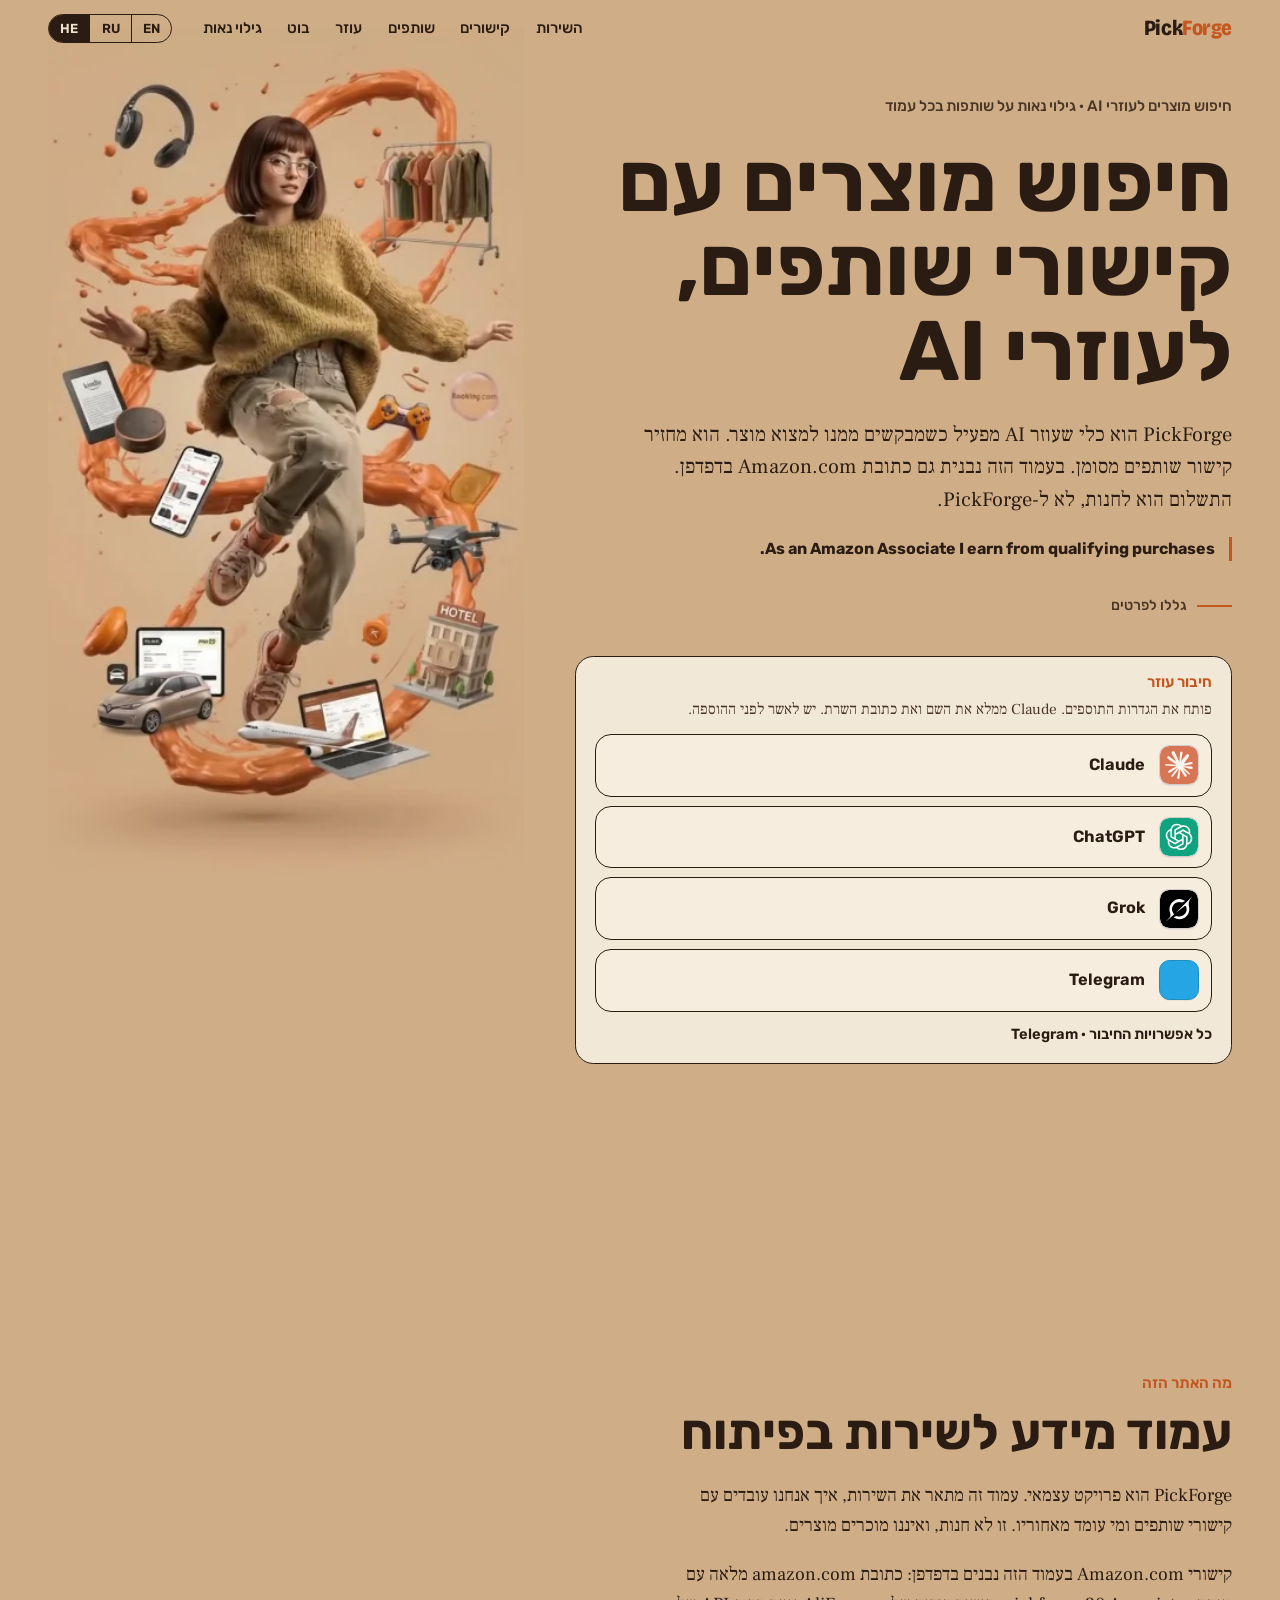
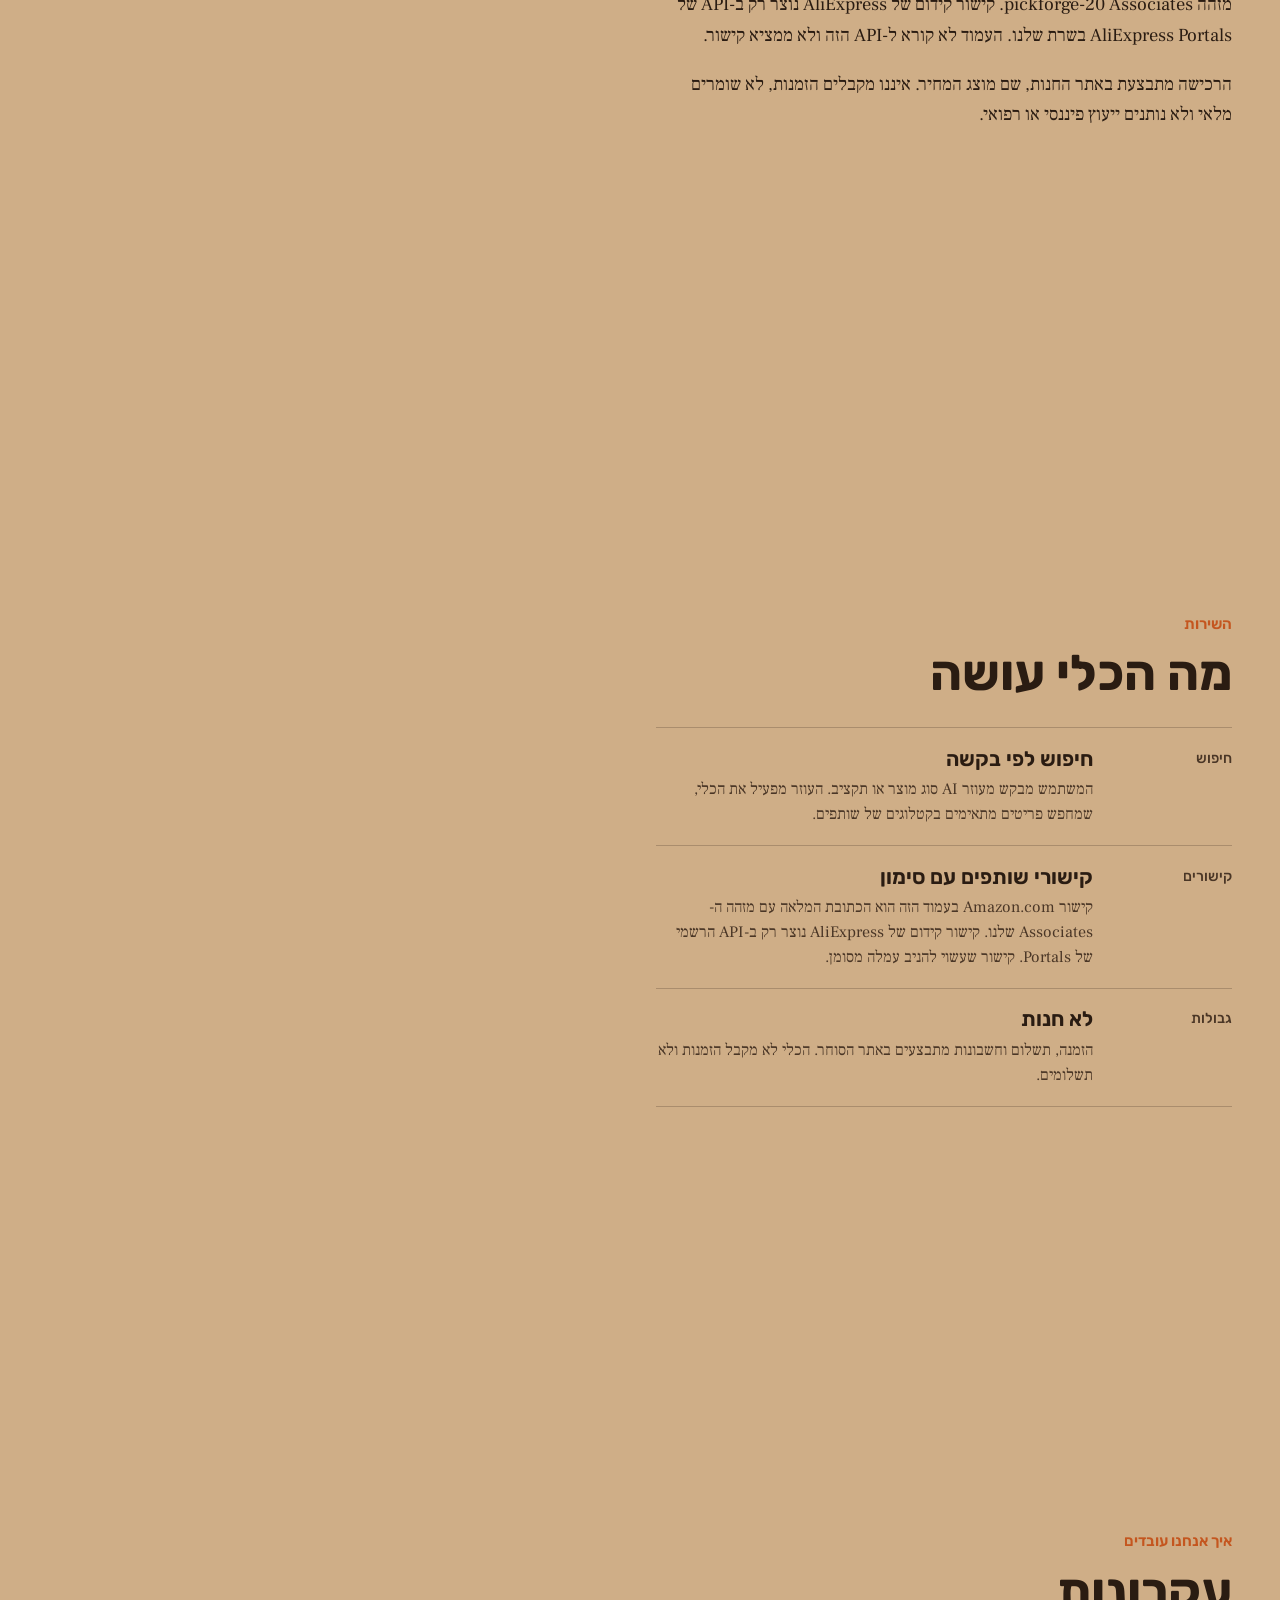
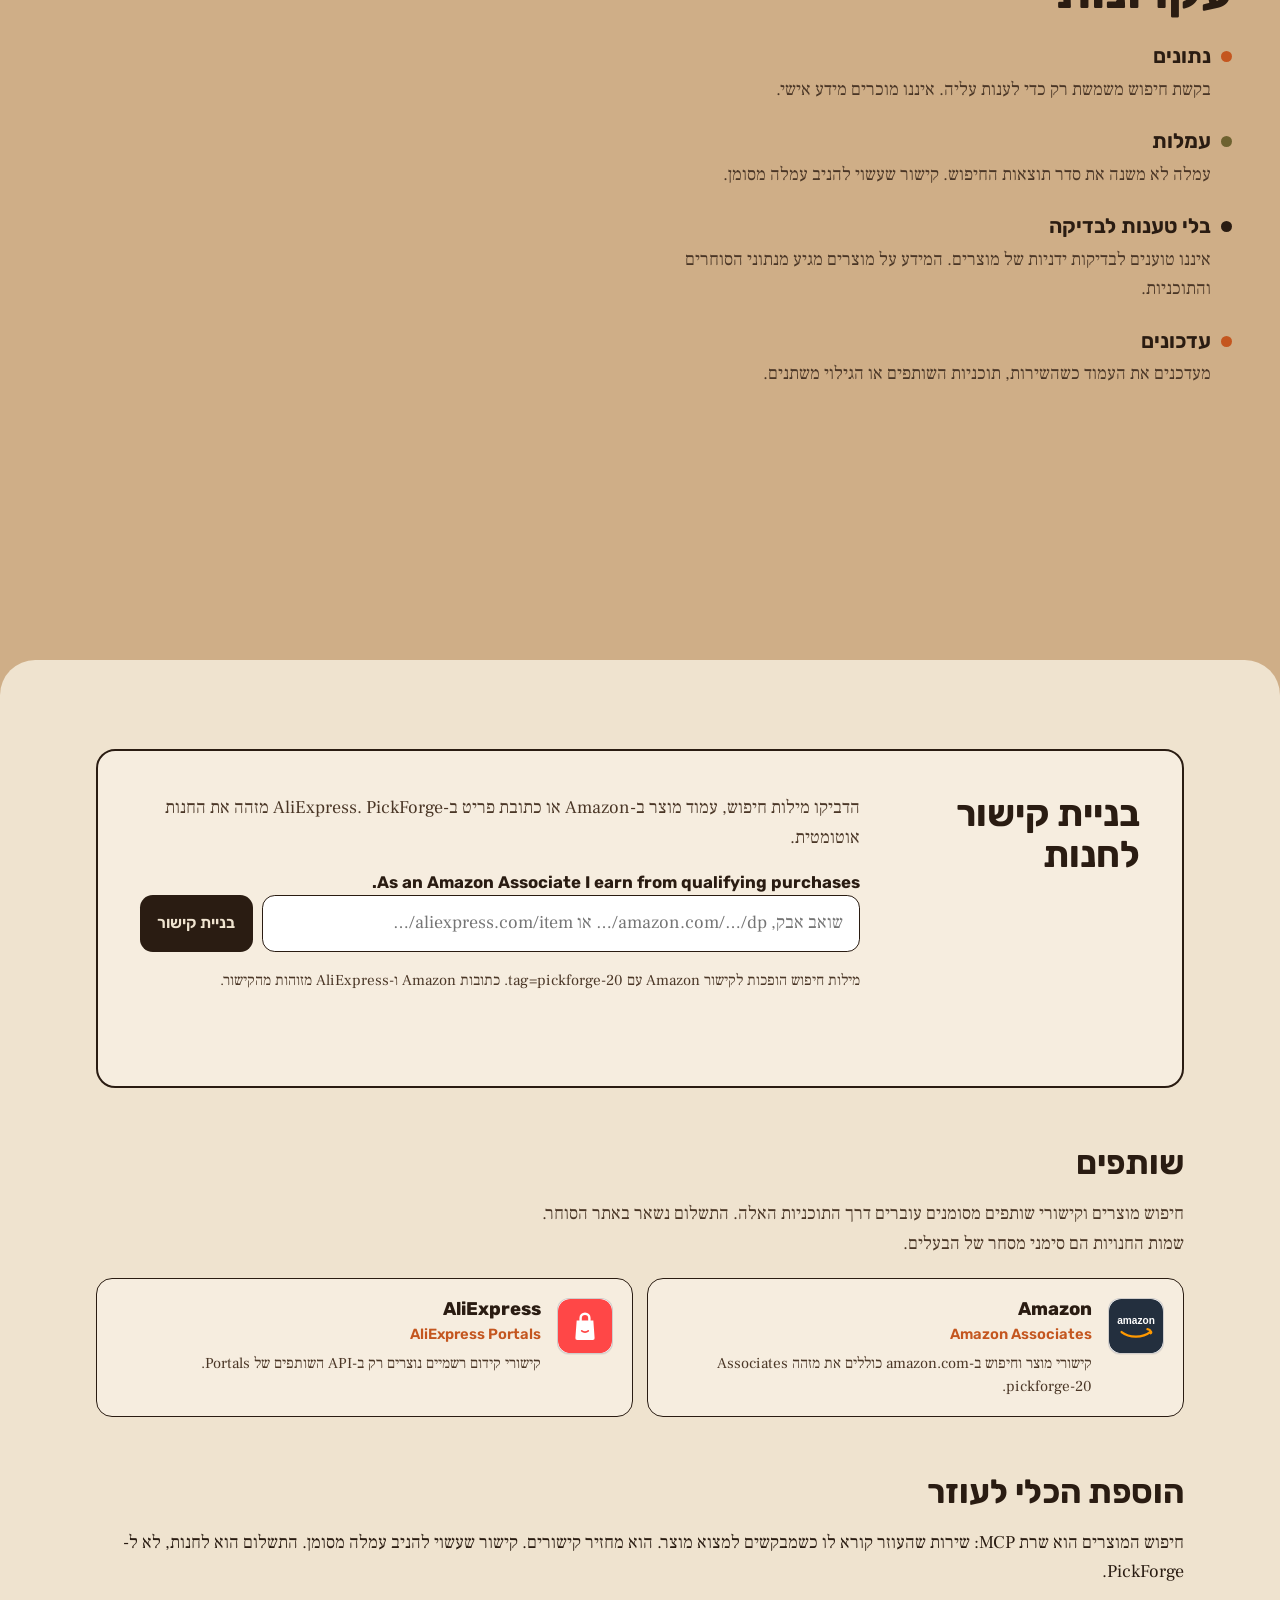
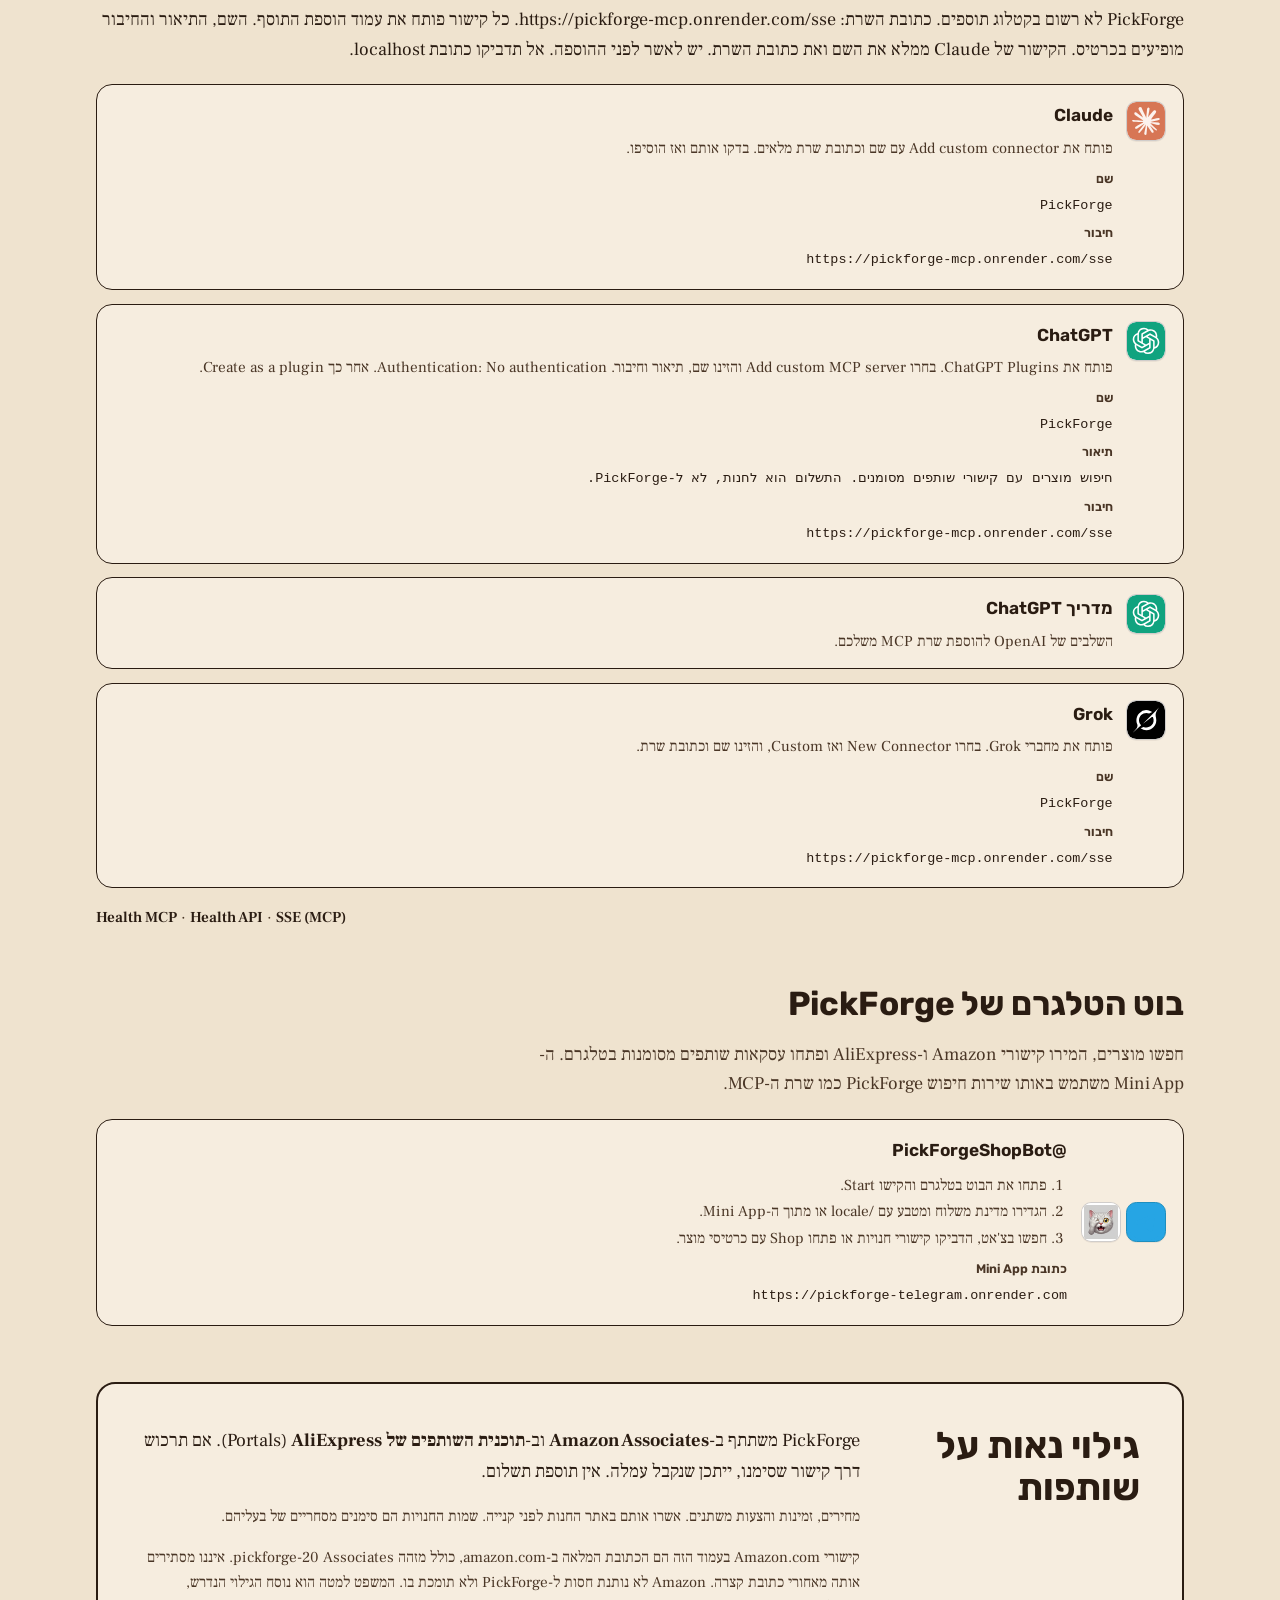
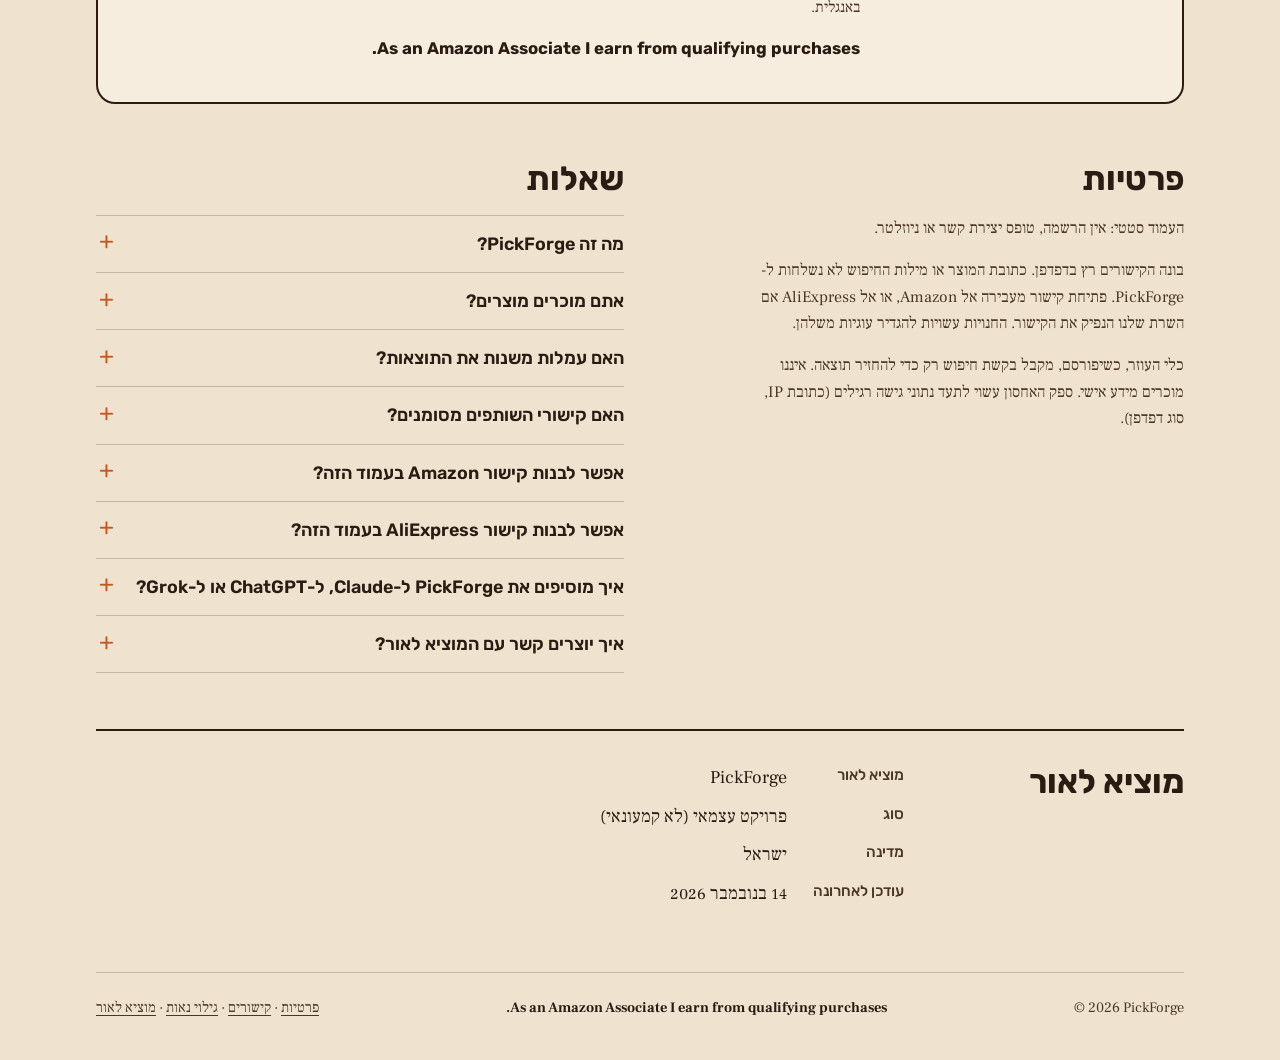
==== he/index.html @ 43371c12 "Add Telegram bot integration to PickForge. Update site content to include Telegram bot details, navi" ====
<!doctype html>
<html lang="he" dir="rtl">
<head>
<meta charset="utf-8">
<meta name="viewport" content="width=device-width, initial-scale=1, viewport-fit=cover">
<title>PickForge: חיפוש מוצרים וקישורי שותפים לעוזרי AI</title>
<meta name="description" content="PickForge הוא כלי חיפוש מוצרים לעוזרי AI, עם קישורי שותפים מסומנים. בעמוד יש בונה קישור ל-Amazon.com וגילוי נאות. PickForge לא מוכר מוצרים.">
<meta name="keywords" content="PickForge, גילוי נאות על שותפים, כלי לעוזרי AI, חיפוש מוצרים, תוכניות שותפים">
<meta name="robots" content="index, follow, max-image-preview:large, max-snippet:-1">
<meta name="referrer" content="strict-origin-when-cross-origin">
<link rel="alternate" type="text/plain" href="../llms.txt" title="LLM site summary">
<meta name="color-scheme" content="light">
<meta name="theme-color" content="#CFAE87">
<link rel="canonical" href="https://drsemfrankenstein.github.io/pickforge-site/he/">
<link rel="alternate" hreflang="en" href="https://drsemfrankenstein.github.io/pickforge-site/">
<link rel="alternate" hreflang="ru" href="https://drsemfrankenstein.github.io/pickforge-site/ru/">
<link rel="alternate" hreflang="he" href="https://drsemfrankenstein.github.io/pickforge-site/he/">
<link rel="alternate" hreflang="x-default" href="https://drsemfrankenstein.github.io/pickforge-site/">
<link rel="alternate" type="text/markdown" href="../he/index.md" title="Markdown version">
<link rel="icon" href="../assets/favicon.svg" type="image/svg+xml">
<link rel="icon" href="../assets/favicon-32.png" sizes="32x32" type="image/png">
<link rel="apple-touch-icon" href="../assets/apple-touch-icon.png">
<link rel="manifest" href="../site.webmanifest">
<meta property="og:type" content="website">
<meta property="og:site_name" content="PickForge">
<meta property="og:title" content="PickForge: חיפוש מוצרים וקישורי שותפים לעוזרי AI">
<meta property="og:description" content="PickForge הוא כלי חיפוש מוצרים לעוזרי AI, עם קישורי שותפים מסומנים. בעמוד יש בונה קישור ל-Amazon.com וגילוי נאות. PickForge לא מוכר מוצרים.">
<meta property="og:url" content="https://drsemfrankenstein.github.io/pickforge-site/he/">
<meta property="og:image" content="https://drsemfrankenstein.github.io/pickforge-site/assets/og.jpg">
<meta property="og:image:width" content="1200">
<meta property="og:image:height" content="630">
<meta property="og:locale" content="he_IL">
<meta property="og:locale:alternate" content="en_US">
<meta property="og:locale:alternate" content="ru_RU">
<meta name="twitter:card" content="summary_large_image">
<meta name="twitter:title" content="PickForge: חיפוש מוצרים וקישורי שותפים לעוזרי AI">
<meta name="twitter:description" content="PickForge הוא כלי חיפוש מוצרים לעוזרי AI, עם קישורי שותפים מסומנים. בעמוד יש בונה קישור ל-Amazon.com וגילוי נאות. PickForge לא מוכר מוצרים.">
<meta name="twitter:image" content="https://drsemfrankenstein.github.io/pickforge-site/assets/og.jpg">
<link rel="preconnect" href="https://fonts.googleapis.com">
<link rel="preconnect" href="https://fonts.gstatic.com" crossorigin>
<link href="https://fonts.googleapis.com/css2?family=Bricolage+Grotesque:opsz,wdth,wght@12..96,75..100,800&family=Rubik:wght@400..800&family=Frank+Ruhl+Libre:wght@400;600&display=swap" rel="stylesheet">
<link rel="preload" href="../assets/sprite.webp" as="image" type="image/webp">
<link rel="stylesheet" href="../assets/site.css">
<script type="application/ld+json">
{
  "@context": "https://schema.org",
  "@graph": [
    {
      "@type": "Organization",
      "@id": "https://drsemfrankenstein.github.io/pickforge-site/#org",
      "name": "PickForge",
      "url": "https://drsemfrankenstein.github.io/pickforge-site/",
      "logo": "https://drsemfrankenstein.github.io/pickforge-site/assets/icon-512.png",
      "description": "PickForge is a product-search tool for AI assistants, with labeled affiliate links. This page includes an Amazon.com link builder and the affiliate disclosure. PickForge does not sell products.",
      "location": {
        "@type": "Place",
        "address": {
          "@type": "PostalAddress",
          "addressCountry": "IL"
        }
      },
      "knowsAbout": [
        "AI assistant tools",
        "Product search",
        "Affiliate disclosure",
        "Partner programs"
      ]
    },
    {
      "@type": "WebSite",
      "@id": "https://drsemfrankenstein.github.io/pickforge-site/#website",
      "name": "PickForge",
      "url": "https://drsemfrankenstein.github.io/pickforge-site/",
      "inLanguage": [
        "en",
        "ru",
        "he"
      ],
      "publisher": {
        "@id": "https://drsemfrankenstein.github.io/pickforge-site/#org"
      },
      "potentialAction": {
        "@type": "ReadAction",
        "target": "https://drsemfrankenstein.github.io/pickforge-site/he/"
      }
    },
    {
      "@type": "WebPage",
      "@id": "https://drsemfrankenstein.github.io/pickforge-site/he/#webpage",
      "url": "https://drsemfrankenstein.github.io/pickforge-site/he/",
      "name": "PickForge: חיפוש מוצרים וקישורי שותפים לעוזרי AI",
      "description": "PickForge הוא כלי חיפוש מוצרים לעוזרי AI, עם קישורי שותפים מסומנים. בעמוד יש בונה קישור ל-Amazon.com וגילוי נאות. PickForge לא מוכר מוצרים.",
      "inLanguage": "he",
      "isPartOf": {
        "@id": "https://drsemfrankenstein.github.io/pickforge-site/#website"
      },
      "publisher": {
        "@id": "https://drsemfrankenstein.github.io/pickforge-site/#org"
      },
      "dateModified": "2026-11-14",
      "primaryImageOfPage": "https://drsemfrankenstein.github.io/pickforge-site/assets/og.jpg",
      "speakable": {
        "@type": "SpeakableSpecification",
        "cssSelector": [
          ".lead",
          "#disc-h",
          ".eyebrow"
        ]
      },
      "about": [
        {
          "@type": "Thing",
          "name": "חיפוש לפי בקשה"
        },
        {
          "@type": "Thing",
          "name": "קישורי שותפים עם סימון"
        },
        {
          "@type": "Thing",
          "name": "לא חנות"
        }
      ]
    },
    {
      "@type": "ItemList",
      "@id": "https://drsemfrankenstein.github.io/pickforge-site/he/#guides",
      "name": "מה הכלי עושה",
      "itemListElement": [
        {
          "@type": "ListItem",
          "position": 1,
          "name": "חיפוש לפי בקשה",
          "description": "המשתמש מבקש מעוזר AI סוג מוצר או תקציב. העוזר מפעיל את הכלי, שמחפש פריטים מתאימים בקטלוגים של שותפים."
        },
        {
          "@type": "ListItem",
          "position": 2,
          "name": "קישורי שותפים עם סימון",
          "description": "קישור Amazon.com בעמוד הזה הוא הכתובת המלאה עם מזהה ה-Associates שלנו. קישור קידום של AliExpress נוצר רק ב-API הרשמי של Portals. קישור שעשוי להניב עמלה מסומן."
        },
        {
          "@type": "ListItem",
          "position": 3,
          "name": "לא חנות",
          "description": "הזמנה, תשלום וחשבונות מתבצעים באתר הסוחר. הכלי לא מקבל הזמנות ולא תשלומים."
        }
      ]
    },
    {
      "@type": "BreadcrumbList",
      "@id": "https://drsemfrankenstein.github.io/pickforge-site/he/#breadcrumb",
      "itemListElement": [
        {
          "@type": "ListItem",
          "position": 1,
          "name": "PickForge",
          "item": "https://drsemfrankenstein.github.io/pickforge-site/he/"
        },
        {
          "@type": "ListItem",
          "position": 2,
          "name": "מה הכלי עושה",
          "item": "https://drsemfrankenstein.github.io/pickforge-site/he/#guides"
        }
      ]
    },
    {
      "@type": "FAQPage",
      "@id": "https://drsemfrankenstein.github.io/pickforge-site/he/#faq",
      "inLanguage": "he",
      "mainEntity": [
        {
          "@type": "Question",
          "name": "מה זה PickForge?",
          "acceptedAnswer": {
            "@type": "Answer",
            "text": "פרויקט עצמאי: כלי שמאפשר לעוזרי AI לחפש מוצרים ולהחזיר קישורי שותפים. השירות בפיתוח."
          }
        },
        {
          "@type": "Question",
          "name": "אתם מוכרים מוצרים?",
          "acceptedAnswer": {
            "@type": "Answer",
            "text": "לא. רכישות מתבצעות באתרי הסוחרים. איננו מנהלים קופה, לא שומרים מלאי ולא מנהלים חשבונות לקוח."
          }
        },
        {
          "@type": "Question",
          "name": "האם עמלות משנות את התוצאות?",
          "acceptedAnswer": {
            "@type": "Answer",
            "text": "לא. עמלה לא משנה את סדר תוצאות החיפוש."
          }
        },
        {
          "@type": "Question",
          "name": "האם קישורי השותפים מסומנים?",
          "acceptedAnswer": {
            "@type": "Answer",
            "text": "כן. קישור שעשוי להניב עמלה מסומן כקישור שותפים."
          }
        },
        {
          "@type": "Question",
          "name": "אפשר לבנות קישור Amazon בעמוד הזה?",
          "acceptedAnswer": {
            "@type": "Answer",
            "text": "כן. הבונה מחזיר כתובת amazon.com מלאה עם tag=pickforge-20. פתחו אותה מהעמוד הזה. העמוד לא מציג מחיר."
          }
        },
        {
          "@type": "Question",
          "name": "אפשר לבנות קישור AliExpress בעמוד הזה?",
          "acceptedAnswer": {
            "@type": "Answer",
            "text": "הדביקו כתובת מוצר ב-AliExpress — הבונה קורא ל-API של Portals כשיש endpoint ציבורי. בגרסה הסטטית בלי API השתמשו במילות חיפוש או בכתובת Amazon."
          }
        },
        {
          "@type": "Question",
          "name": "איך מוסיפים את PickForge ל-Claude, ל-ChatGPT או ל-Grok?",
          "acceptedAnswer": {
            "@type": "Answer",
            "text": "הכפתורים תחת «חיבור עוזר» פותחים את הגדרות התוספים. Claude פותח Add custom connector עם שם וכתובת שרת מלאים. ChatGPT פותח Plugins: בחרו Add custom MCP server והזינו את השם, התיאור והחיבור מהעמוד הזה. Grok פותח Connectors: New Connector ואז Custom. יש לאשר לפני ש-PickForge נוסף."
          }
        },
        {
          "@type": "Question",
          "name": "איך יוצרים קשר עם המוציא לאור?",
          "acceptedAnswer": {
            "@type": "Answer",
            "text": "בעמוד זה אין טופס יצירת קשר."
          }
        }
      ]
    }
  ]
}
</script>
</head>
<body>
<a class="skip" href="#main">דילוג לתוכן</a>

<header class="bar" id="bar">
  <a class="brand" href="#top" aria-label="PickForge — דף הבית" dir="ltr">Pick<span>Forge</span></a>
  <div class="bar-right">
    <nav aria-label="אזורים באתר">
      <a href="#guides">השירות</a>
      <a href="#links">קישורים</a>
      <a href="#partners">שותפים</a>
      <a href="#assistant">עוזר</a>
      <a class="keep" href="#telegram">בוט</a>
      <a class="keep" href="#disclosure">גילוי נאות</a>
    </nav>
    <div class="langs" role="group" aria-label="שפה"><a href="../index.html" hreflang="en" lang="en" title="English">EN</a><a href="../ru/index.html" hreflang="ru" lang="ru" title="Русский">RU</a><a href="index.html" hreflang="he" lang="he" aria-current="page" title="עברית">HE</a></div>
  </div>
</header>

<main id="main">
  <section class="story" id="story" aria-label="אודות PickForge">
    <div class="stage" aria-hidden="true"><div class="sprite" id="sprite"></div></div>
    <div class="chapters">
      <div class="chapter hero" id="top">
        <div class="panel hero-split">
          <div class="hero-copy">
            <p class="eyebrow">חיפוש מוצרים לעוזרי AI · גילוי נאות על שותפות בכל עמוד</p>
            <h1>חיפוש מוצרים עם קישורי שותפים, לעוזרי AI</h1>
            <p class="lead">PickForge הוא כלי שעוזר AI מפעיל כשמבקשים ממנו למצוא מוצר. הוא מחזיר קישור שותפים מסומן. בעמוד הזה נבנית גם כתובת Amazon.com בדפדפן. התשלום הוא לחנות, לא ל-PickForge.</p>
            <p class="notice">As an Amazon Associate I earn from qualifying purchases.</p>
            <p class="cue">גללו לפרטים</p>
          </div>
          <aside class="hero-aside" aria-labelledby="hero-asst-h">
            <p class="kicker" id="hero-asst-h">חיבור עוזר</p>
            <p class="fine hero-aside-note">פותח את הגדרות התוספים. Claude ממלא את השם ואת כתובת השרת. יש לאשר לפני ההוספה.</p>
            <ul class="connectors connectors--hero">
<li class="connector-card connector-card--compact"><span class="connector-icon" aria-hidden="true"><img src="../assets/connectors/claude.svg" alt="" width="40" height="40" loading="lazy" decoding="async"></span><a href="https://claude.ai/customize/connectors?modal=add-custom-connector&amp;connectorName=PickForge&amp;connectorUrl=https%3A%2F%2Fpickforge-mcp.onrender.com%2Fsse" rel="noopener noreferrer">Claude</a></li>
<li class="connector-card connector-card--compact"><span class="connector-icon" aria-hidden="true"><img src="../assets/connectors/chatgpt.svg" alt="" width="40" height="40" loading="lazy" decoding="async"></span><a href="https://chatgpt.com/plugins" rel="noopener noreferrer">ChatGPT</a></li>
<li class="connector-card connector-card--compact"><span class="connector-icon" aria-hidden="true"><img src="../assets/connectors/grok.svg" alt="" width="40" height="40" loading="lazy" decoding="async"></span><a href="https://grok.com/connectors" rel="noopener noreferrer">Grok</a></li>
<li class="connector-card connector-card--compact"><span class="connector-icon connector-icon--telegram" aria-hidden="true"><img src="../assets/connectors/telegram.svg" alt="" width="40" height="40" loading="lazy" decoding="async"></span><a href="https://t.me/PickForgeShopBot" rel="noopener noreferrer">Telegram</a></li>
            </ul>
            <p class="hero-more"><a href="#assistant">כל אפשרויות החיבור</a> · <a href="#telegram">Telegram</a></p>
          </aside>
        </div>
      </div>
      <div class="chapter" id="about">
        <div class="panel">
          <p class="kicker">מה האתר הזה</p>
          <h2>עמוד מידע לשירות בפיתוח</h2>
          <p class="plain">PickForge הוא פרויקט עצמאי. עמוד זה מתאר את השירות, איך אנחנו עובדים עם קישורי שותפים ומי עומד מאחוריו. זו לא חנות, ואיננו מוכרים מוצרים.</p><p class="plain">קישורי Amazon.com בעמוד הזה נבנים בדפדפן: כתובת amazon.com מלאה עם מזהה Associates‏ pickforge-20. קישור קידום של AliExpress נוצר רק ב-API של AliExpress Portals בשרת שלנו. העמוד לא קורא ל-API הזה ולא ממציא קישור.</p><p class="plain">הרכישה מתבצעת באתר החנות, שם מוצג המחיר. איננו מקבלים הזמנות, לא שומרים מלאי ולא נותנים ייעוץ פיננסי או רפואי.</p>
        </div>
      </div>
      <div class="chapter" id="guides">
        <div class="panel">
          <p class="kicker">השירות</p>
          <h2>מה הכלי עושה</h2>
          <ul class="guides">
<li><span class="topic">חיפוש</span><div><h3>חיפוש לפי בקשה</h3><p>המשתמש מבקש מעוזר AI סוג מוצר או תקציב. העוזר מפעיל את הכלי, שמחפש פריטים מתאימים בקטלוגים של שותפים.</p></div></li>
<li><span class="topic">קישורים</span><div><h3>קישורי שותפים עם סימון</h3><p>קישור Amazon.com בעמוד הזה הוא הכתובת המלאה עם מזהה ה-Associates שלנו. קישור קידום של AliExpress נוצר רק ב-API הרשמי של Portals. קישור שעשוי להניב עמלה מסומן.</p></div></li>
<li><span class="topic">גבולות</span><div><h3>לא חנות</h3><p>הזמנה, תשלום וחשבונות מתבצעים באתר הסוחר. הכלי לא מקבל הזמנות ולא תשלומים.</p></div></li>
          </ul>
        </div>
      </div>
      <div class="chapter" id="standards">
        <div class="panel">
          <p class="kicker">איך אנחנו עובדים</p>
          <h2>עקרונות</h2>
          <div class="standards">
<div class="standard"><h3>נתונים</h3><p>בקשת חיפוש משמשת רק כדי לענות עליה. איננו מוכרים מידע אישי.</p></div>
<div class="standard"><h3>עמלות</h3><p>עמלה לא משנה את סדר תוצאות החיפוש. קישור שעשוי להניב עמלה מסומן.</p></div>
<div class="standard"><h3>בלי טענות לבדיקה</h3><p>איננו טוענים לבדיקות ידניות של מוצרים. המידע על מוצרים מגיע מנתוני הסוחרים והתוכניות.</p></div>
<div class="standard"><h3>עדכונים</h3><p>מעדכנים את העמוד כשהשירות, תוכניות השותפים או הגילוי משתנים.</p></div>
          </div>
        </div>
      </div>
    </div>
  </section>

  <div class="paper">
    <div class="paper-inner">
      <section class="tool" id="links" data-link-tool data-tag="pickforge-20" data-ali-endpoint="https://pickforge-mcp.onrender.com/api/links/aliexpress" data-icon-amazon="../assets/stores/amazon.svg" data-icon-ali="../assets/stores/aliexpress.svg" aria-labelledby="links-h">
        <div>
          <h2 id="links-h">בניית קישור לחנות</h2>
        </div>
        <div class="tool-body">
          <p>הדביקו מילות חיפוש, עמוד מוצר ב-Amazon או כתובת פריט ב-AliExpress. PickForge מזהה את החנות אוטומטית.</p>
          <p class="amazon-exact">As an Amazon Associate I earn from qualifying purchases.</p>
          <form id="link-form" action="">
            <label class="sr" for="link-input">חיפוש, עמוד Amazon או כתובת AliExpress</label>
            <input id="link-input" name="q" type="text" autocomplete="off" spellcheck="false" maxlength="4000" placeholder="שואב אבק, amazon.com/…/dp/… או aliexpress.com/item/…" required>
            <button type="submit">בניית קישור</button>
          </form>
          <p class="fine" id="link-note"></p>
          <p class="status" id="link-status" role="status"></p>
          <div id="link-result" hidden>
            <p class="kicker" id="link-kicker"></p>
            <p class="url" id="link-out"></p>
            <p class="fine" id="link-disclose"></p>
            <div class="actions">
              <a id="link-open" rel="noopener"><img id="link-open-icon" alt="" width="18" height="18" hidden decoding="async"><span id="link-open-label"></span></a>
              <button type="button" id="link-copy"></button>
            </div>
          </div>
          <noscript><p>בונה הקישורים צריך JavaScript.</p></noscript>
        </div>
      </section>
      <script type="application/json" id="link-strings">{"placeholder": "שואב אבק, amazon.com/…/dp/… או aliexpress.com/item/…", "autoNote": "מילות חיפוש הופכות לקישור Amazon עם tag=pickforge-20. כתובות Amazon ו-AliExpress מזוהות מהקישור.", "kicker": "קישור שותפים", "amazonDisclose": "קישור שותפים. As an Amazon Associate I earn from qualifying purchases. את המחיר בודקים ב-Amazon.", "aliDisclose": "קישור שותפים. קישור קידום זה הונפק ב-AliExpress Portals.", "openAmazon": "פתיחה ב-Amazon", "openAli": "פתיחה ב-AliExpress", "copy": "העתקה", "copied": "הועתק", "copyFail": "ההעתקה נכשלה", "working": "בונים את הקישור…", "readyAmazon": "קישור Amazon מוכן. פתחו אותו מהעמוד הזה.", "readyAli": "קישור הקידום של AliExpress מוכן.", "err_empty": "הזינו עמוד מוצר או מילות חיפוש.", "err_short": "הדביקו את עמוד amazon.com המלא. קישורים קצרים כמו amzn.to לא בשימוש כאן.", "err_region": "מזהה ה-Associates הזה הוא ל-Amazon.com בלבד. לאתרי Amazon אחרים צריך מזהה משלהם.", "err_page": "הדביקו עמוד מוצר ב-Amazon.com‏ (/dp/…) או עמוד חיפוש.", "err_query": "הזינו לפחות שני תווים.", "err_unknown": "השתמשו במילות חיפוש, בעמוד amazon.com או בכתובת מוצר ב-AliExpress.", "err_ali_no_api": "קישורי AliExpress דורשים את ה-API של PickForge, שלא מחובר בעמוד הסטטי הזה. השתמשו במילות חיפוש או בכתובת Amazon.", "err_ali_page": "הדביקו עמוד מוצר ב-AliExpress. בכתובת חייבים להיות /item/ ומספר המוצר.", "err_ali_fetch": "לא ניתן להגיע ל-API של PickForge. הריצו pickforge-mcp מקומית בפורט 3099, או בנו מחדש את העמוד עם כתובת data-ali-endpoint ציבורית."}</script>
      <section class="partners" id="partners" aria-labelledby="partners-h"><h2 class="sec" id="partners-h">שותפים</h2><p class="partners-intro">חיפוש מוצרים וקישורי שותפים מסומנים עוברים דרך התוכניות האלה. התשלום נשאר באתר הסוחר. שמות החנויות הם סימני מסחר של הבעלים.</p><ul class="partners-grid"><li class="partner-card"><span class="partner-icon" aria-hidden="true"><img src="../assets/stores/amazon.svg" alt="" width="56" height="56" loading="lazy" decoding="async"></span><div class="partner-body"><p class="partner-name">Amazon</p><p class="partner-program">Amazon Associates</p><p>קישורי מוצר וחיפוש ב-amazon.com כוללים את מזהה Associates‏ pickforge-20.</p></div></li><li class="partner-card"><span class="partner-icon" aria-hidden="true"><img src="../assets/stores/aliexpress.svg" alt="" width="56" height="56" loading="lazy" decoding="async"></span><div class="partner-body"><p class="partner-name">AliExpress</p><p class="partner-program">AliExpress Portals</p><p>קישורי קידום רשמיים נוצרים רק ב-API השותפים של Portals.</p></div></li></ul></section>
      <section class="assistant" id="assistant" aria-labelledby="asst-h">
        <h2 class="sec" id="asst-h">הוספת הכלי לעוזר</h2>
        <div><p>חיפוש המוצרים הוא שרת MCP: שירות שהעוזר קורא לו כשמבקשים למצוא מוצר. הוא מחזיר קישורים. קישור שעשוי להניב עמלה מסומן. התשלום הוא לחנות, לא ל-PickForge.</p><p>PickForge לא רשום בקטלוג תוספים. כתובת השרת: https://pickforge-mcp.onrender.com/sse. כל קישור פותח את עמוד הוספת התוסף. השם, התיאור והחיבור מופיעים בכרטיס. הקישור של Claude ממלא את השם ואת כתובת השרת. יש לאשר לפני ההוספה. אל תדביקו כתובת localhost.</p><ul class="connectors connectors--setup"><li class="connector-card"><span class="connector-icon" aria-hidden="true"><img src="../assets/connectors/claude.svg" alt="" width="40" height="40" loading="lazy" decoding="async"></span><div class="connector-body"><a href="https://claude.ai/customize/connectors?modal=add-custom-connector&amp;connectorName=PickForge&amp;connectorUrl=https%3A%2F%2Fpickforge-mcp.onrender.com%2Fsse" rel="noopener noreferrer">Claude</a><p>פותח את Add custom connector עם שם וכתובת שרת מלאים. בדקו אותם ואז הוסיפו.</p><dl class="connector-fields"><div><dt>שם</dt><dd><code>PickForge</code></dd></div><div><dt>חיבור</dt><dd><code>https://pickforge-mcp.onrender.com/sse</code></dd></div></dl></div></li>
<li class="connector-card"><span class="connector-icon" aria-hidden="true"><img src="../assets/connectors/chatgpt.svg" alt="" width="40" height="40" loading="lazy" decoding="async"></span><div class="connector-body"><a href="https://chatgpt.com/plugins" rel="noopener noreferrer">ChatGPT</a><p>פותח את ChatGPT Plugins. בחרו Add custom MCP server והזינו שם, תיאור וחיבור. Authentication: No authentication. אחר כך Create as a plugin.</p><dl class="connector-fields"><div><dt>שם</dt><dd><code>PickForge</code></dd></div><div><dt>תיאור</dt><dd><code>חיפוש מוצרים עם קישורי שותפים מסומנים. התשלום הוא לחנות, לא ל-PickForge.</code></dd></div><div><dt>חיבור</dt><dd><code>https://pickforge-mcp.onrender.com/sse</code></dd></div></dl></div></li>
<li class="connector-card"><span class="connector-icon" aria-hidden="true"><img src="../assets/connectors/chatgpt.svg" alt="" width="40" height="40" loading="lazy" decoding="async"></span><div class="connector-body"><a href="https://developers.openai.com/api/docs/guides/custom-mcp-server" rel="noopener noreferrer">מדריך ChatGPT</a><p>השלבים של OpenAI להוספת שרת MCP משלכם.</p></div></li>
<li class="connector-card"><span class="connector-icon" aria-hidden="true"><img src="../assets/connectors/grok.svg" alt="" width="40" height="40" loading="lazy" decoding="async"></span><div class="connector-body"><a href="https://grok.com/connectors" rel="noopener noreferrer">Grok</a><p>פותח את מחברי Grok. בחרו New Connector ואז Custom, והזינו שם וכתובת שרת.</p><dl class="connector-fields"><div><dt>שם</dt><dd><code>PickForge</code></dd></div><div><dt>חיבור</dt><dd><code>https://pickforge-mcp.onrender.com/sse</code></dd></div></dl></div></li></ul><p class="assistant-health" dir="ltr"><a href="https://pickforge-mcp.onrender.com/health" rel="noopener noreferrer" target="_blank">Health MCP</a> · <a href="https://pickforge-api.onrender.com/health" rel="noopener noreferrer" target="_blank">Health API</a> · <a href="https://pickforge-mcp.onrender.com/sse" rel="noopener noreferrer" target="_blank">SSE (MCP)</a></p></div>
      </section>
      <section class="telegram" id="telegram" aria-labelledby="telegram-h"><h2 class="sec" id="telegram-h">בוט הטלגרם של PickForge</h2><p class="telegram-intro">חפשו מוצרים, המירו קישורי Amazon ו-AliExpress ופתחו עסקאות שותפים מסומנות בטלגרם. ה-Mini App משתמש באותו שירות חיפוש PickForge כמו שרת ה-MCP.</p><ul class="connectors connectors--setup"><li class="connector-card connector-card--telegram"><span class="connector-icons-duo" aria-hidden="true"><span class="connector-icon connector-icon--telegram" aria-hidden="true"><img src="../assets/connectors/telegram.svg" alt="" width="40" height="40" loading="lazy" decoding="async"></span><span class="connector-icon connector-icon--mascot"><img src="../assets/face_with_peeking_eye_upload-second_gemini.png" alt="" width="40" height="40" loading="lazy" decoding="async"></span></span><div class="connector-body"><a href="https://t.me/PickForgeShopBot" rel="noopener noreferrer">@PickForgeShopBot</a><ol class="telegram-steps"><li>פתחו את הבוט בטלגרם והקישו Start.</li><li>הגדירו מדינת משלוח ומטבע עם /locale או מתוך ה-Mini App.</li><li>חפשו בצ&#x27;אט, הדביקו קישורי חנויות או פתחו Shop עם כרטיסי מוצר.</li></ol><dl class="connector-fields"><div><dt>כתובת Mini App</dt><dd><code dir="ltr">https://pickforge-telegram.onrender.com</code></dd></div></dl></div></li></ul></section>
      <section class="disclosure" id="disclosure" aria-labelledby="disc-h">
        <h2 id="disc-h">גילוי נאות על שותפות</h2>
        <div class="body"><p>PickForge משתתף ב-<strong>Amazon Associates</strong> וב-<strong>תוכנית השותפים של AliExpress</strong>‏ (Portals). אם תרכוש דרך קישור שסימנו, ייתכן שנקבל עמלה. אין תוספת תשלום.</p><p class="fine">מחירים, זמינות והצעות משתנים. אשרו אותם באתר החנות לפני קנייה. שמות החנויות הם סימנים מסחריים של בעליהם.</p><p class="fine">קישורי Amazon.com בעמוד הזה הם הכתובת המלאה ב-amazon.com, כולל מזהה Associates‏ pickforge-20. איננו מסתירים אותה מאחורי כתובת קצרה. Amazon לא נותנת חסות ל-PickForge ולא תומכת בו. המשפט למטה הוא נוסח הגילוי הנדרש, באנגלית.</p><p class="amazon-exact">As an Amazon Associate I earn from qualifying purchases.</p></div>
      </section>
      <section class="privacy" id="privacy" aria-labelledby="priv-h">
        <h2 class="sec" id="priv-h">פרטיות</h2>
        <p>העמוד סטטי: אין הרשמה, טופס יצירת קשר או ניוזלטר.</p><p>בונה הקישורים רץ בדפדפן. כתובת המוצר או מילות החיפוש לא נשלחות ל-PickForge. פתיחת קישור מעבירה אל Amazon, או אל AliExpress אם השרת שלנו הנפיק את הקישור. החנויות עשויות להגדיר עוגיות משלהן.</p><p>כלי העוזר, כשיפורסם, מקבל בקשת חיפוש רק כדי להחזיר תוצאה. איננו מוכרים מידע אישי. ספק האחסון עשוי לתעד נתוני גישה רגילים (כתובת IP, סוג דפדפן).</p>
      </section>
      <section class="faq" id="faq" aria-labelledby="faq-h">
        <h2 class="sec" id="faq-h">שאלות</h2>
<details><summary>מה זה PickForge?</summary><p>פרויקט עצמאי: כלי שמאפשר לעוזרי AI לחפש מוצרים ולהחזיר קישורי שותפים. השירות בפיתוח.</p></details>
<details><summary>אתם מוכרים מוצרים?</summary><p>לא. רכישות מתבצעות באתרי הסוחרים. איננו מנהלים קופה, לא שומרים מלאי ולא מנהלים חשבונות לקוח.</p></details>
<details><summary>האם עמלות משנות את התוצאות?</summary><p>לא. עמלה לא משנה את סדר תוצאות החיפוש.</p></details>
<details><summary>האם קישורי השותפים מסומנים?</summary><p>כן. קישור שעשוי להניב עמלה מסומן כקישור שותפים.</p></details>
<details><summary>אפשר לבנות קישור Amazon בעמוד הזה?</summary><p>כן. הבונה מחזיר כתובת amazon.com מלאה עם tag=pickforge-20. פתחו אותה מהעמוד הזה. העמוד לא מציג מחיר.</p></details>
<details><summary>אפשר לבנות קישור AliExpress בעמוד הזה?</summary><p>הדביקו כתובת מוצר ב-AliExpress — הבונה קורא ל-API של Portals כשיש endpoint ציבורי. בגרסה הסטטית בלי API השתמשו במילות חיפוש או בכתובת Amazon.</p></details>
<details><summary>איך מוסיפים את PickForge ל-Claude, ל-ChatGPT או ל-Grok?</summary><p>הכפתורים תחת «חיבור עוזר» פותחים את הגדרות התוספים. Claude פותח Add custom connector עם שם וכתובת שרת מלאים. ChatGPT פותח Plugins: בחרו Add custom MCP server והזינו את השם, התיאור והחיבור מהעמוד הזה. Grok פותח Connectors: New Connector ואז Custom. יש לאשר לפני ש-PickForge נוסף.</p></details>
<details><summary>איך יוצרים קשר עם המוציא לאור?</summary><p>בעמוד זה אין טופס יצירת קשר.</p></details>
      </section>
      <section class="publisher" id="publisher" aria-labelledby="pub-h">
        <h2 class="sec" id="pub-h">מוציא לאור</h2>
        <dl><dt>מוציא לאור</dt><dd>PickForge</dd><dt>סוג</dt><dd>פרויקט עצמאי (לא קמעונאי)</dd><dt>מדינה</dt><dd>ישראל</dd><dt>עודכן לאחרונה</dt><dd>14 בנובמבר 2026</dd></dl>
      </section>
    </div>
  </div>
</main>

<footer>
  <div class="inner">
    <span dir="ltr">© 2026 PickForge</span>
    <span class="assoc"><span>As an Amazon Associate I earn from qualifying purchases.</span></span>
    <span><a href="#privacy">פרטיות</a> · <a href="#links">קישורים</a> · <a href="#disclosure">גילוי נאות</a> · <a href="#publisher">מוציא לאור</a></span>
  </div>
</footer>
<script src="../assets/site.js" defer></script>
<script type="module" src="../assets/link-generator.js"></script>
</body>
</html>
---- assets/site.css ----
:root{
  --camel:#CFAE87; --paper:#EFE3CF; --ink:#2A1C12; --ink-2:#4A3626;
  --ribbon:#C4561F; --olive:#6E6230; --line:rgba(42,28,18,.22);
  --display:"Bricolage Grotesque","Helvetica Neue",Arial,sans-serif;
  --body:"Source Serif 4",Georgia,"Times New Roman",serif;
  --measure:36rem;
  box-sizing:border-box;
  padding-top:env(safe-area-inset-top,0px);
  padding-bottom:env(safe-area-inset-bottom,0px);
}
:root:lang(ru){--display:"Rubik","Helvetica Neue",Arial,sans-serif}
:root:lang(he){--display:"Rubik","Arial Hebrew",Arial,sans-serif;--body:"Frank Ruhl Libre","Times New Roman",serif}
*,*::before,*::after{box-sizing:inherit}
html{scroll-behavior:smooth;scroll-padding-top:calc(4rem + env(safe-area-inset-top,0px))}
.chapter,.paper>.paper-inner>section,#main{scroll-margin-top:calc(4.25rem + env(safe-area-inset-top,0px))}
@media (prefers-reduced-motion:no-preference){
  html{scroll-snap-type:y proximity}
  .chapter{scroll-snap-align:start}
  .paper{scroll-snap-align:start;scroll-snap-stop:normal}
}
@media (prefers-reduced-motion:reduce){html{scroll-behavior:auto;scroll-snap-type:none}}
body{margin:0;background:var(--camel);color:var(--ink);font:400 1.0625rem/1.65 var(--body);-webkit-font-smoothing:antialiased}
:lang(he) body{font-size:1.125rem}
h1,h2,h3{font-family:var(--display);font-weight:700;line-height:1.05;margin:0;letter-spacing:-.015em}
:lang(he) h1,:lang(he) h2,:lang(he) h3{letter-spacing:0;line-height:1.12}
p{margin:0 0 1em}
a{color:inherit;text-decoration-thickness:1px;text-underline-offset:.2em}
a:hover{text-decoration-color:var(--ribbon)}
:focus-visible{outline:3px solid var(--ribbon);outline-offset:3px;border-radius:2px}
.skip{position:absolute;inset-inline-start:1rem;top:-4rem;background:var(--ink);color:var(--paper);padding:.5rem .9rem;z-index:50}
.skip:focus{top:calc(1rem + env(safe-area-inset-top,0px))}

/* top bar */
.bar{position:fixed;top:0;left:0;right:0;z-index:20;padding:calc(.9rem + env(safe-area-inset-top,0px)) clamp(1rem,4vw,3rem) .9rem;display:flex;align-items:center;justify-content:space-between;gap:1rem;transition:background .25s}
.bar.solid{background:rgba(207,174,135,.9);backdrop-filter:blur(8px);-webkit-backdrop-filter:blur(8px);box-shadow:0 1px 0 var(--line)}
.brand{font:800 1.35rem/1 "Bricolage Grotesque","Helvetica Neue",Arial,sans-serif;font-stretch:85%;text-decoration:none;letter-spacing:-.02em}
.brand span{color:var(--ribbon)}
.bar-right{display:flex;align-items:center;gap:clamp(.8rem,2.4vw,2rem)}
.bar nav{display:flex;flex-wrap:wrap;gap:clamp(.8rem,2vw,1.6rem);font:500 .95rem/1 var(--display)}
.bar nav a{text-decoration:none}
.bar nav a:hover{text-decoration:underline}
.langs{display:flex;border:1.5px solid var(--ink);border-radius:999px;overflow:hidden;font:600 .82rem/1 var(--display)}
.langs a{text-decoration:none;padding:.42rem .7rem}
.langs a+a{border-inline-start:1.5px solid var(--ink)}
.langs a[aria-current="page"]{background:var(--ink);color:var(--paper)}
.langs a:not([aria-current]):hover{background:rgba(42,28,18,.1)}
@media (max-width:720px){.bar nav a:not(.keep){display:none}}
@media (max-width:420px){.bar nav{display:none}}

/* scroll story */
.story{overflow-x:clip;display:grid;grid-template-columns:minmax(0,1fr) auto;column-gap:clamp(1rem,4vw,4rem);padding:0 clamp(1rem,4vw,3rem)}
.stage{grid-column:2;grid-row:1;position:sticky;top:0;height:100vh;height:100svh;align-self:start;display:grid;place-items:center}
.sprite{height:min(94svh,calc(100vw * .42 * 16 / 9));aspect-ratio:405/720;background-image:url("sprite.webp");background-size:700% 700%;background-position:0 0;background-repeat:no-repeat;
  -webkit-mask-image:radial-gradient(120% 85% at 50% 45%,#000 62%,transparent 82%);mask-image:radial-gradient(120% 85% at 50% 45%,#000 62%,transparent 82%)}
.chapters{grid-column:1;grid-row:1;position:relative;z-index:1}
.chapter{min-height:100vh;min-height:100svh;display:flex;flex-direction:column;justify-content:center;padding:6rem 0 4rem;max-width:var(--measure)}
.chapter.hero{max-width:min(70rem,calc(100vw - clamp(14rem,36vw,26rem) - clamp(2rem,5vw,5rem)))}
.chapter + .chapter{padding-top:2rem}
.eyebrow{font:500 .95rem/1.4 var(--display);color:var(--ink-2);margin-bottom:1.4rem;max-width:28rem}
.hero h1{font-size:clamp(2.9rem,7.2vw,6.2rem);font-weight:800;font-stretch:80%;line-height:.92;letter-spacing:-.035em;margin-bottom:1.6rem}
:lang(ru) .hero h1{font-size:clamp(2.6rem,5.6vw,4.9rem);font-weight:700;line-height:.98;letter-spacing:-.025em}
:lang(he) .hero h1{font-size:clamp(2.9rem,6.6vw,5.6rem);font-weight:700;line-height:1;letter-spacing:0}
.lead{font-size:clamp(1.12rem,1.6vw,1.3rem);line-height:1.6;max-width:33rem}
.notice{font:700 1rem/1.45 var(--display);border-inline-start:3px solid var(--ribbon);padding-inline-start:.85rem;margin:1.2rem 0 0;max-width:34rem}
.cue{margin-top:2.4rem;font:500 .9rem/1 var(--display);color:var(--ink-2);display:flex;align-items:center;gap:.6rem}
.cue::before{content:"";width:2.2rem;height:2px;background:var(--ribbon)}
.chapter h2{font-size:clamp(2rem,4vw,3.1rem);font-stretch:85%;margin-bottom:1.2rem}
.kicker{font:600 .95rem/1 var(--display);color:var(--ribbon);margin-bottom:.9rem}
.plain{font-size:1.15rem}
.plain strong{font-weight:600}
.guides{list-style:none;margin:.4rem 0 0;padding:0;border-top:1px solid var(--line)}
.guides li{padding:1.15rem 0;border-bottom:1px solid var(--line);display:grid;grid-template-columns:7.5rem 1fr;gap:.2rem 1.2rem}
.guides .topic{font:500 .9rem/1.6 var(--display);color:var(--ink-2)}
.guides h3{font-size:1.3rem;font-weight:650;line-height:1.2;margin-bottom:.35rem;font-stretch:90%}
.guides p{margin:0;color:var(--ink-2);font-size:1rem;line-height:1.55}
@media (max-width:520px){.guides li{grid-template-columns:1fr}}
.standards{display:grid;gap:1.6rem;margin-top:.4rem}
.standard h3{font-size:1.3rem;font-weight:650;margin-bottom:.4rem;font-stretch:90%;display:flex;align-items:center;gap:.6rem}
.standard h3::before{content:"";width:.7rem;height:.7rem;border-radius:50%;background:var(--ribbon);flex:none}
.standard:nth-child(2) h3::before{background:var(--olive)}
.standard:nth-child(3) h3::before{background:var(--ink)}
.standard p{margin:0;padding-inline-start:1.3rem;color:var(--ink-2)}

/* reading sections */
.paper{background:var(--paper);position:relative;z-index:2;border-radius:2.2rem 2.2rem 0 0;margin-top:2rem;padding:clamp(3rem,7vw,6rem) clamp(1rem,4vw,3rem) 2rem}
.paper-inner{max-width:68rem;margin:0 auto;display:grid;grid-template-columns:repeat(12,minmax(0,1fr));gap:3.5rem 2rem}
.articles{grid-column:1/-1}
.article{max-width:42rem;padding-bottom:1.5rem;margin-bottom:1.5rem;border-bottom:1px solid var(--line)}
.article h2{font-size:clamp(1.45rem,2.4vw,1.9rem);margin:.15rem 0 .7rem}
.amazon-exact{font:700 1.05rem/1.45 var(--display);margin:1rem 0 0;color:var(--ink)}
.disclosure{grid-column:1/-1;border:2px solid var(--ink);border-radius:1.2rem;padding:clamp(1.5rem,4vw,2.6rem);display:grid;grid-template-columns:minmax(0,15rem) minmax(0,1fr);gap:1rem 2.5rem;background:#F6EDDF}
.disclosure h2{font-size:clamp(1.7rem,3vw,2.3rem);font-stretch:85%}
.disclosure .body p:first-child{font-size:1.15rem}
.fine{font-size:.95rem;color:var(--ink-2)}
.disclosure .fine:last-child{margin:0}
.privacy{grid-column:1/6}
.faq{grid-column:7/-1}
.sec{font-size:clamp(1.6rem,2.6vw,2.1rem);font-stretch:85%;margin-bottom:1.1rem}
.privacy p{color:var(--ink-2);font-size:1rem}
.faq details{border-top:1px solid var(--line)}
.faq details:last-child{border-bottom:1px solid var(--line)}
.faq summary{list-style:none;cursor:pointer;padding-block:1rem;padding-inline-end:2rem;font:600 1.12rem/1.35 var(--display);position:relative}
.faq summary::-webkit-details-marker{display:none}
.faq summary::after{content:"+";position:absolute;inset-inline-end:.2rem;top:.85rem;font:400 1.5rem/1 var(--display);color:var(--ribbon);transition:transform .2s}
.faq details[open] summary::after{transform:rotate(45deg)}
.faq details p{color:var(--ink-2);margin:0 0 1rem}
.publisher{grid-column:1/-1;display:grid;grid-template-columns:minmax(0,15rem) minmax(0,1fr);gap:1rem 2.5rem;border-top:2px solid var(--ink);padding-top:2rem}
.publisher dl{margin:0;display:grid;grid-template-columns:max-content 1fr;gap:.55rem 1.6rem;align-content:start}
.publisher dt{font:500 .95rem/1.65 var(--display);color:var(--ink-2)}
.publisher dd{margin:0}
.tool{grid-column:1/-1;border:2px solid var(--ink);border-radius:1.2rem;padding:clamp(1.5rem,4vw,2.6rem);background:#F6EDDF;display:grid;grid-template-columns:minmax(0,15rem) minmax(0,1fr);gap:1rem 2.5rem}
.tool h2{font-size:clamp(1.7rem,3vw,2.3rem);font-stretch:85%}
.tool-body p{color:var(--ink-2)}
.tool-body .amazon-exact{color:var(--ink)}
.partners{grid-column:1/-1}
.partners-intro{color:var(--ink-2);max-width:42rem;margin:0 0 1.25rem}
.partners-grid{list-style:none;margin:0;padding:0;display:grid;grid-template-columns:repeat(auto-fit,minmax(16rem,1fr));gap:.85rem}
.partner-card{display:flex;gap:1rem;align-items:flex-start;padding:1.15rem 1.2rem;border:1.5px solid var(--ink);border-radius:1rem;background:#F6EDDF}
.partner-icon{flex:0 0 auto;width:3.5rem;height:3.5rem;border-radius:.75rem;overflow:hidden;display:block;background:#fff;border:1px solid var(--line);box-shadow:0 1px 0 rgba(42,28,18,.06)}
.partner-icon img{display:block;width:100%;height:100%;object-fit:cover}
.partner-body{min-width:0;flex:1}
.partner-name{margin:0;font:750 1.15rem/1.25 var(--display);color:var(--ink)}
.partner-program{margin:.25rem 0 .45rem;font:600 .92rem/1.35 var(--display);color:var(--ribbon)}
.partner-body p:last-child{margin:0;color:var(--ink-2);font-size:.95rem;line-height:1.5}
.stores{display:flex;flex-wrap:wrap;gap:.5rem;margin:0 0 1rem}
.stores button,.tool-body form button,.actions a,.actions button{font:600 1rem/1 var(--display);border-radius:.8rem;padding:.85rem 1.1rem;cursor:pointer}
.stores button{background:transparent;color:var(--ink);border:1.5px solid var(--ink)}
.stores button[aria-pressed="true"]{background:var(--ink);color:var(--paper)}
.tool-body form{display:flex;gap:.6rem;flex-wrap:wrap;margin:0 0 1rem}
.tool-body input{flex:1;min-width:12rem;font:inherit;padding:.8rem 1rem;border:1.5px solid var(--ink);border-radius:.8rem;background:#fff;color:var(--ink)}
.tool-body form button,.actions a{background:var(--ink);color:var(--paper);border:0;text-decoration:none}
.actions{display:flex;flex-wrap:wrap;gap:.6rem;margin-top:1rem}
.actions a{display:inline-flex;align-items:center;gap:.5rem}
.actions a img{width:1.15rem;height:1.15rem;border-radius:.28rem;display:block}
.actions button{background:transparent;color:var(--ink);border:1.5px solid var(--ink)}
.url{font:500 .95rem/1.45 Consolas,ui-monospace,monospace;overflow-wrap:anywhere;color:var(--ink);margin:0}
.status{min-height:1.4em;color:var(--ribbon);font:600 .95rem/1.4 var(--display)}
.status.ok{color:var(--olive)}
.status.busy{display:flex;align-items:center;gap:.55rem;color:var(--ink-2)}
.status.busy::before{content:"";width:.95em;height:.95em;flex:0 0 auto;border:2px solid var(--line);border-top-color:var(--ribbon);border-radius:50%;animation:link-spin .7s linear infinite}
@keyframes link-spin{to{transform:rotate(360deg)}}
.tool-body form button.is-busy{cursor:wait;opacity:.88}
.sr{position:absolute;width:1px;height:1px;padding:0;margin:-1px;overflow:hidden;clip:rect(0,0,0,0);white-space:nowrap;border:0}
.assistant{grid-column:1/-1}
.connectors{list-style:none;margin:1.25rem 0 0;padding:0;display:grid;grid-template-columns:repeat(auto-fit,minmax(15.5rem,1fr));gap:.85rem}
.connector-card{display:flex;gap:.85rem;align-items:flex-start;padding:1rem 1.05rem;border:1.5px solid var(--ink);border-radius:1rem;background:#F6EDDF}
.connector-icon{flex:0 0 auto;width:2.5rem;height:2.5rem;border-radius:.65rem;overflow:hidden;display:grid;place-items:center;background:#fff;border:1px solid var(--line);box-shadow:0 1px 0 rgba(42,28,18,.06)}
.connector-icon img{display:block;width:100%;height:100%;object-fit:cover}
.connector-icon--telegram{background:#26A5E4;border-color:#1d8ebf}
.connector-icon--telegram img{object-fit:contain;object-position:center;padding:0}
.connector-icons-duo{display:flex;gap:.35rem;flex:0 0 auto;align-items:center}
.connector-icon--mascot{display:grid;place-items:center}
.connector-icon--mascot img{object-fit:contain;object-position:center;padding:.12rem;background:#fff;width:100%;height:100%}
.connector-card--telegram{align-items:center}
.telegram{grid-column:1/-1}
.telegram-intro{color:var(--ink-2);max-width:42rem;margin:0 0 1rem}
.telegram-steps{margin:.5rem 0 0;padding-inline-start:1.25rem;color:var(--ink-2);font-size:.95rem;line-height:1.5}
.telegram-steps li{margin:.25rem 0}
.connector-body{min-width:0;flex:1}
.connectors a{font:650 1.08rem/1.3 var(--display);text-decoration:none}
.connectors a:hover{text-decoration:underline;text-decoration-color:var(--ribbon)}
.connectors p{margin:.35rem 0 0;color:var(--ink-2);font-size:.95rem;line-height:1.5}
.connectors--setup{grid-template-columns:1fr}
.assistant-health{margin:1.1rem 0 0;font-size:.95rem;color:var(--ink-2);line-height:1.5}
.assistant-health a{font-weight:600;color:var(--ink);text-decoration:none}
.assistant-health a:hover{text-decoration:underline;text-decoration-color:var(--ribbon)}
.connector-fields{display:grid;gap:.45rem;margin:.7rem 0 0}
.connector-fields div{display:grid;gap:.1rem}
.connector-fields dt{font:650 .78rem/1.3 var(--display);color:var(--ink-2)}
.connector-fields dd{margin:0}
.connector-fields code{font:500 .84rem/1.4 Consolas,ui-monospace,monospace;overflow-wrap:anywhere}
.hero-split{display:flex;flex-direction:column;gap:1.75rem}
.hero-copy{min-width:0}
.hero-aside{padding:1.15rem 1.2rem;border:1.5px solid var(--ink);border-radius:1.15rem;background:rgba(246,237,223,.92);backdrop-filter:blur(6px);-webkit-backdrop-filter:blur(6px);max-width:22rem}
.hero-aside .kicker{margin-bottom:.5rem}
.hero-aside-note{margin:0 0 .85rem;line-height:1.45}
.connectors--hero{grid-template-columns:1fr;margin:.25rem 0 0;gap:.55rem}
.connector-card--compact{align-items:center;padding:.65rem .75rem}
.connector-card--compact a{font:650 1.02rem/1.25 var(--display);flex:1;min-width:0}
.hero-more{margin:.85rem 0 0;font:600 .92rem/1.3 var(--display)}
.hero-more a{text-decoration:none}
.hero-more a:hover{text-decoration:underline;text-decoration-color:var(--ribbon)}
@media (min-width:900px){
  .hero .panel.hero-split{display:grid;grid-template-columns:minmax(0,1.15fr) minmax(14.5rem,18.5rem);gap:clamp(1.5rem,4vw,3.25rem);align-items:center}
  .hero-aside{justify-self:end;width:100%;max-width:none}
  .hero-copy .lead,.hero-copy .notice{max-width:38rem}
  .hero-copy .eyebrow{max-width:36rem}
}
footer{background:var(--paper);padding:2rem clamp(1rem,4vw,3rem) calc(2.5rem + env(safe-area-inset-bottom,0px))}
footer .inner{max-width:68rem;margin:0 auto;border-top:1px solid var(--line);padding-top:1.4rem;display:flex;flex-wrap:wrap;justify-content:space-between;gap:.6rem 2rem;font-size:.9rem;color:var(--ink-2)}
footer .assoc{display:flex;flex-direction:column;gap:.15rem;color:var(--ink);font-weight:700}
@media (max-width:860px){
  .privacy,.faq{grid-column:1/-1}
  .disclosure,.publisher,.tool{grid-template-columns:1fr}
}

/* mobile: the figure becomes the backdrop */
@media (max-width:760px){
  .story{grid-template-columns:minmax(0,1fr)}
  .stage{grid-column:1}
  .sprite{height:100vh;height:100svh;opacity:.95}
  .chapter{max-width:none;justify-content:flex-end;padding:5rem 0 2rem}
  .panel{background:rgba(239,227,207,.9);backdrop-filter:blur(6px);-webkit-backdrop-filter:blur(6px);border-radius:1.4rem;padding:1.4rem 1.25rem}
  .hero .panel.hero-split{background:transparent}
  .hero-copy,.hero-aside{background:rgba(239,227,207,.9);backdrop-filter:blur(6px);-webkit-backdrop-filter:blur(6px);border-radius:1.4rem;padding:1.4rem 1.25rem}
  .hero-aside{border:1.5px solid rgba(42,28,18,.25);max-width:none}
  .hero h1{font-size:clamp(2.4rem,11vw,3.4rem)}
  :lang(ru) .hero h1{font-size:clamp(2.1rem,9.5vw,2.9rem)}
}
@media (min-width:761px){
  .panel{display:contents}
  .hero .panel.hero-split{display:flex;flex-direction:column;gap:1.75rem}
}
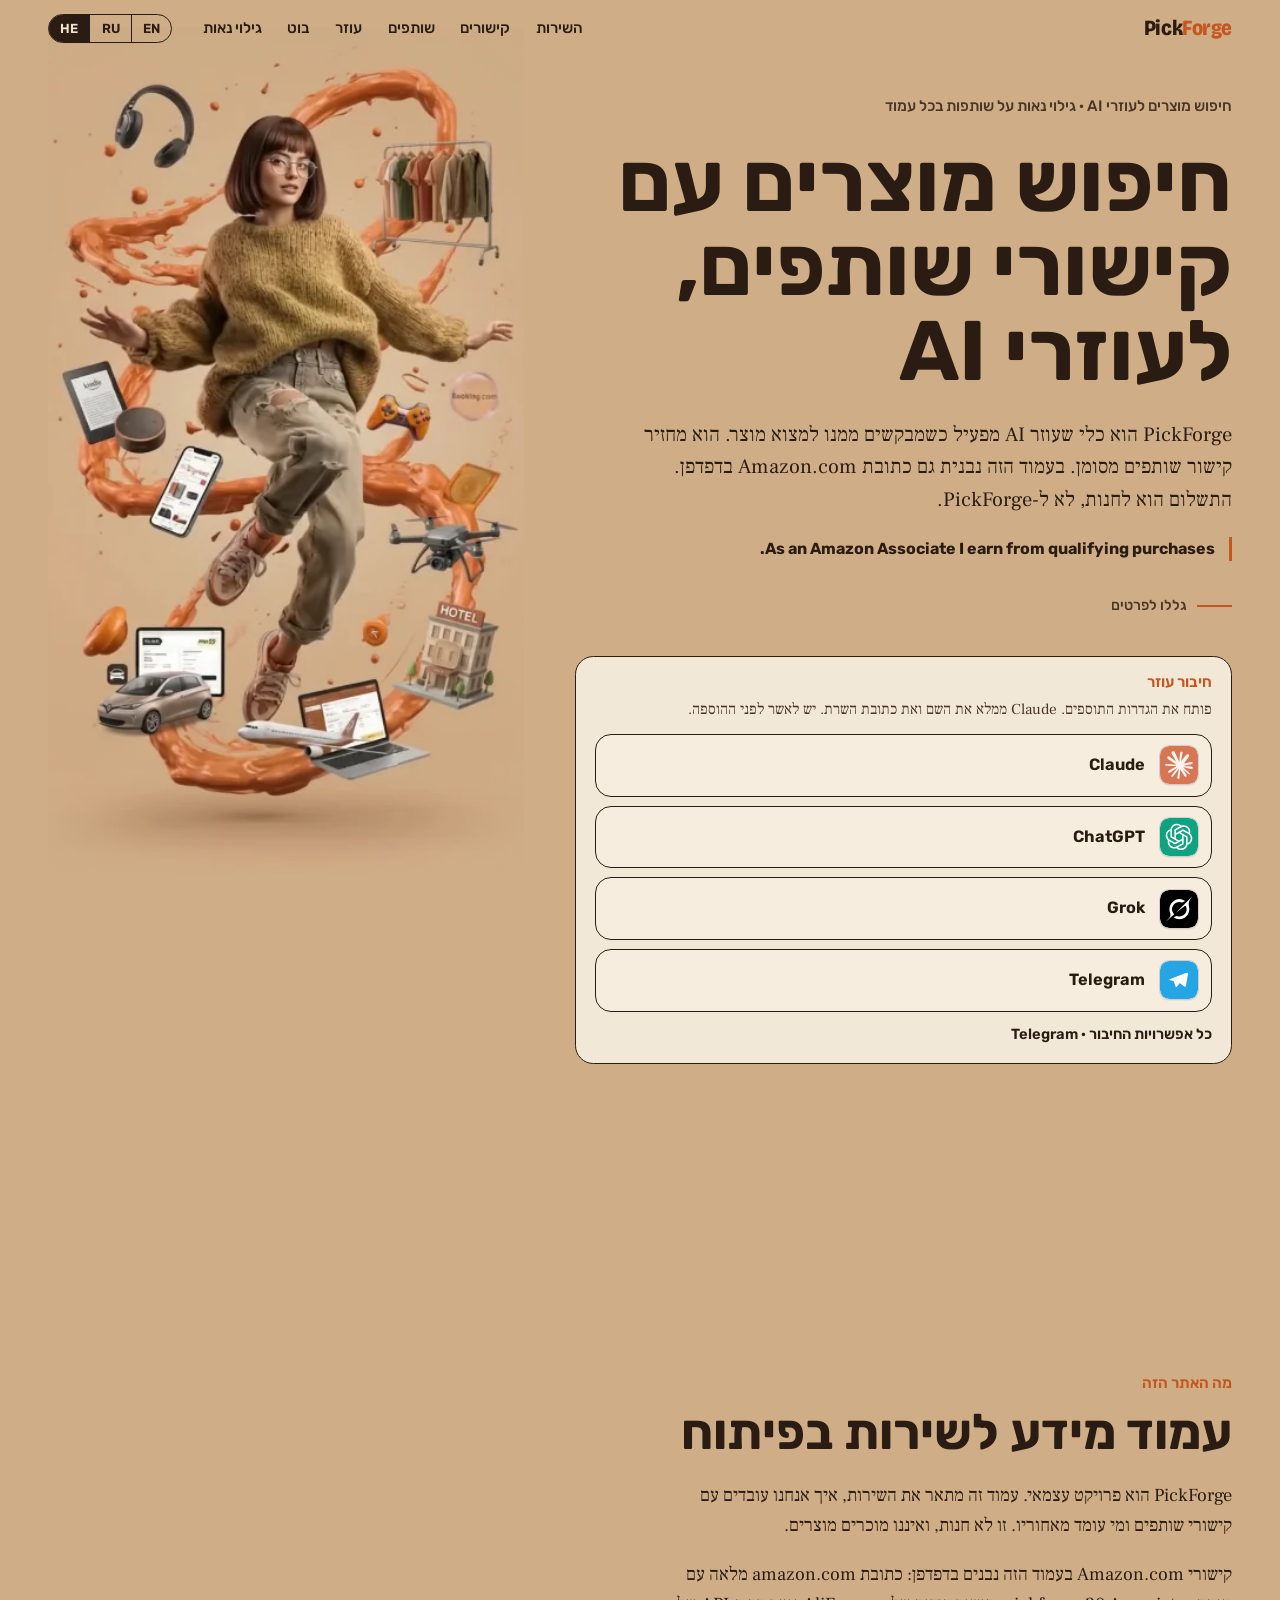
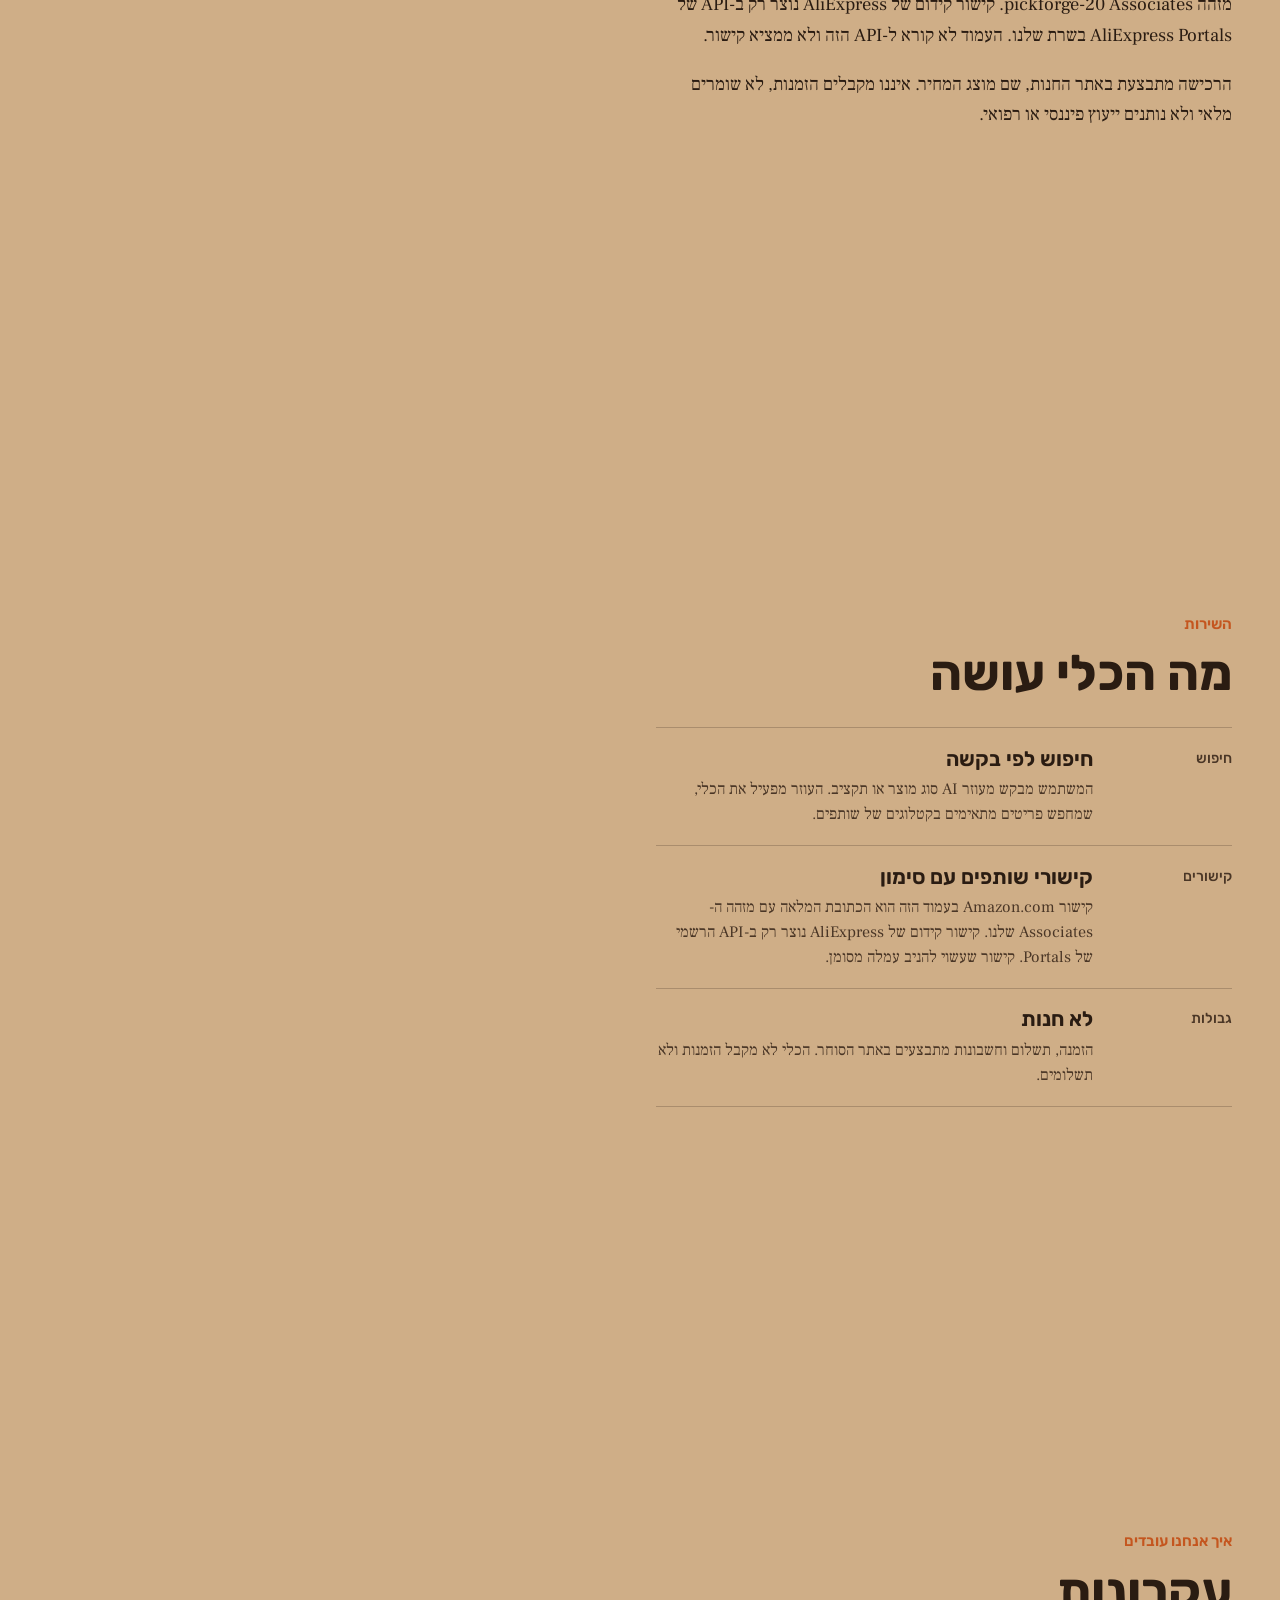
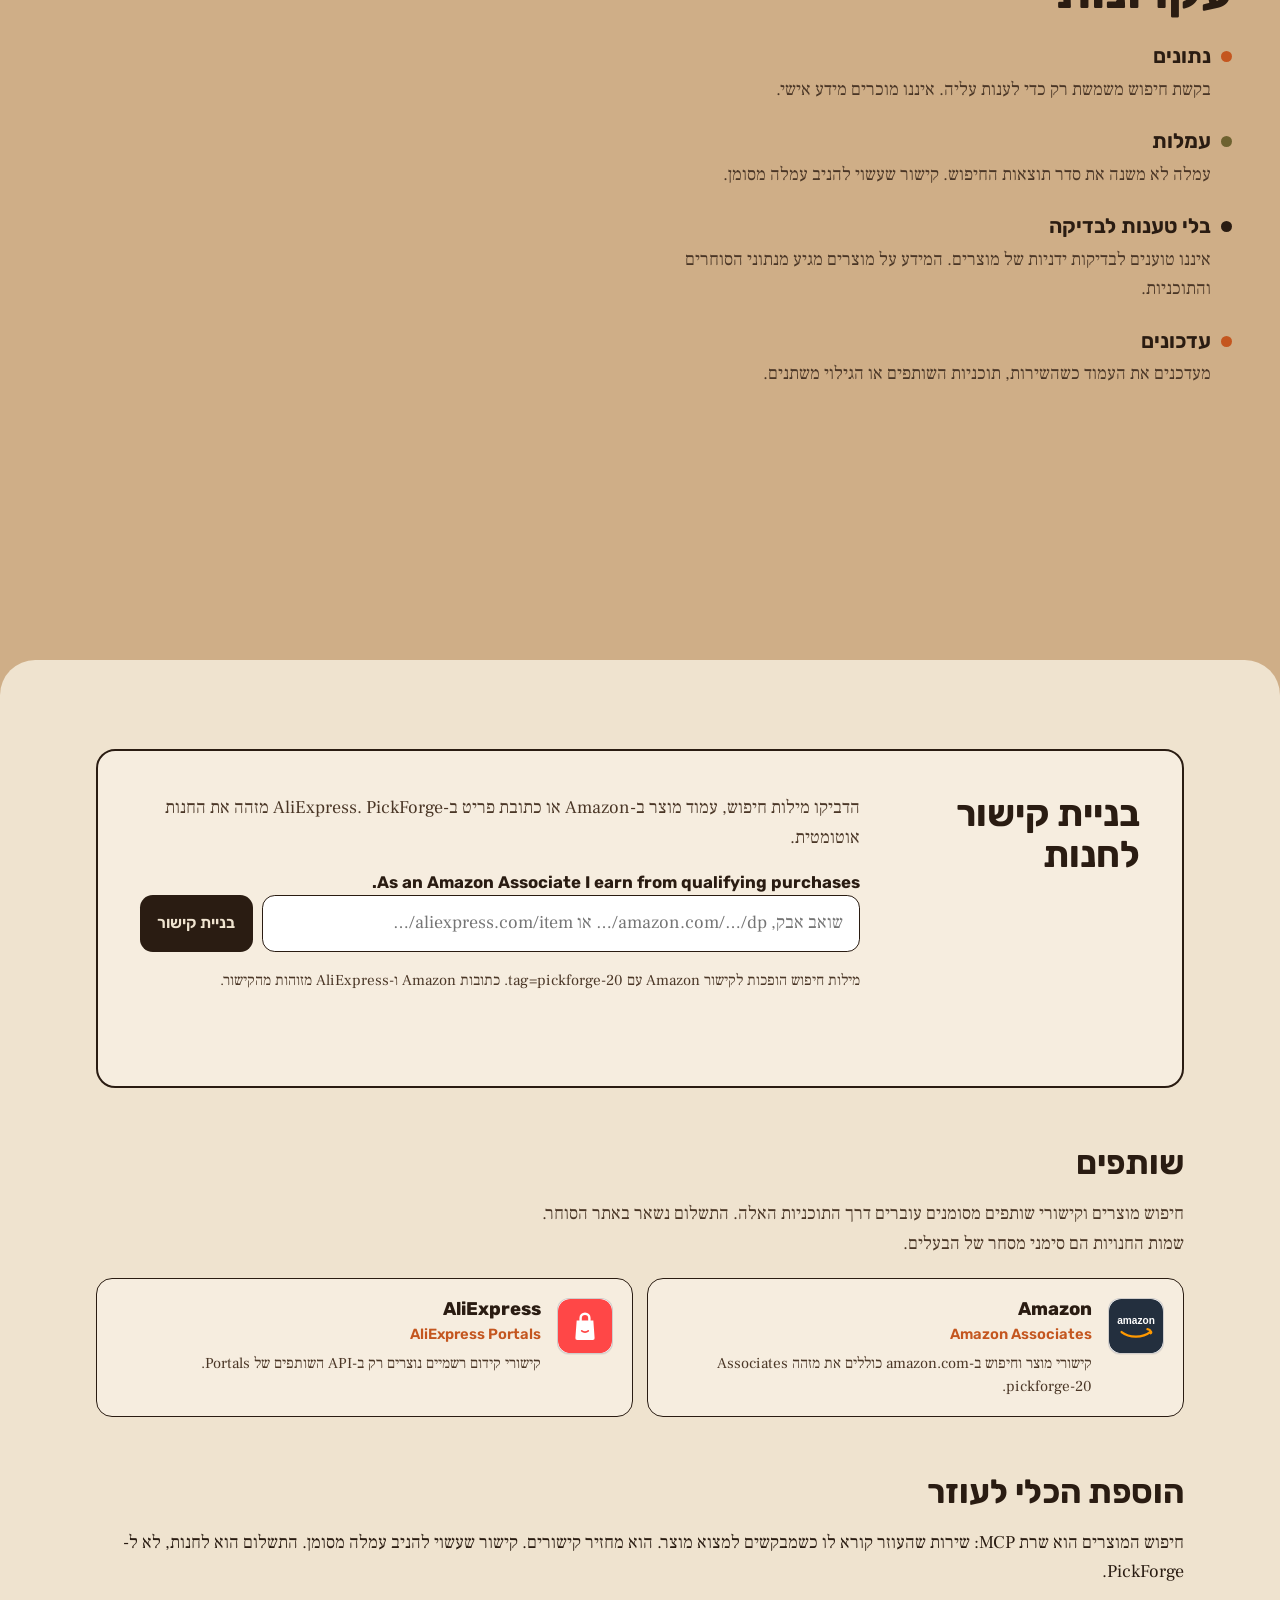
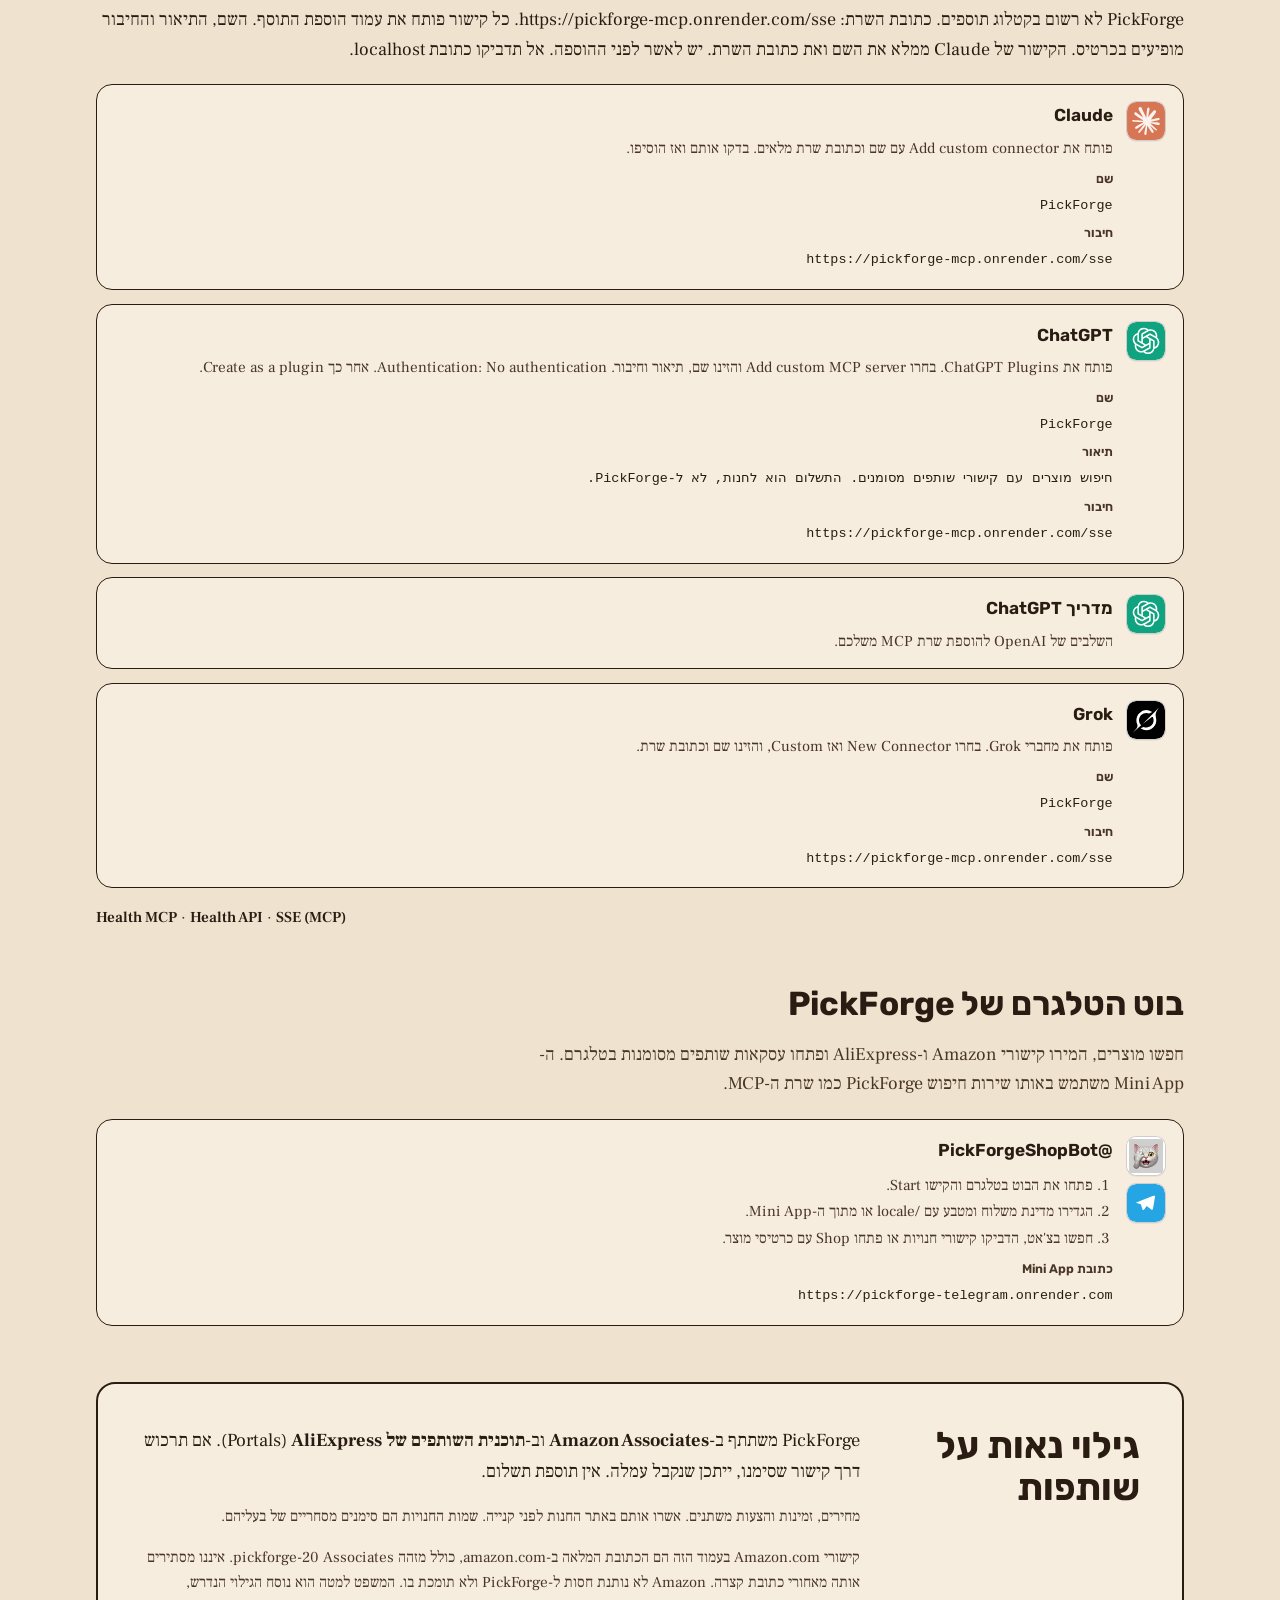
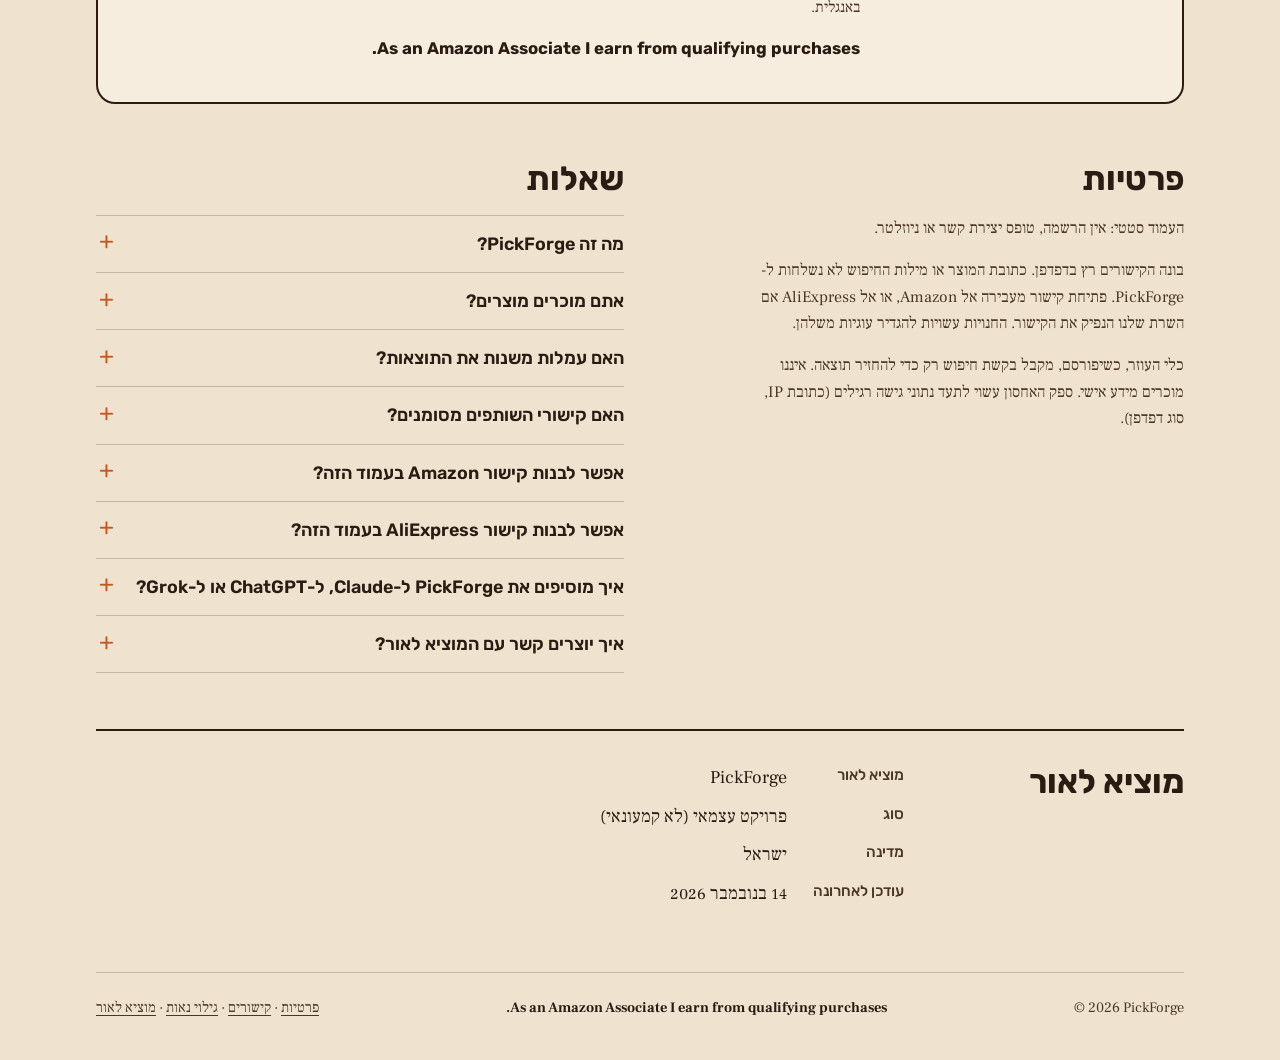
==== commit 5ea92373: "Refactor Telegram bot section in HTML and CSS for improved layout and styling. Update SVG asset for " ====
--- a/he/index.html
+++ b/he/index.html
@@ -354,7 +354,7 @@
 <li class="connector-card"><span class="connector-icon" aria-hidden="true"><img src="../assets/connectors/chatgpt.svg" alt="" width="40" height="40" loading="lazy" decoding="async"></span><div class="connector-body"><a href="https://developers.openai.com/api/docs/guides/custom-mcp-server" rel="noopener noreferrer">מדריך ChatGPT</a><p>השלבים של OpenAI להוספת שרת MCP משלכם.</p></div></li>
 <li class="connector-card"><span class="connector-icon" aria-hidden="true"><img src="../assets/connectors/grok.svg" alt="" width="40" height="40" loading="lazy" decoding="async"></span><div class="connector-body"><a href="https://grok.com/connectors" rel="noopener noreferrer">Grok</a><p>פותח את מחברי Grok. בחרו New Connector ואז Custom, והזינו שם וכתובת שרת.</p><dl class="connector-fields"><div><dt>שם</dt><dd><code>PickForge</code></dd></div><div><dt>חיבור</dt><dd><code>https://pickforge-mcp.onrender.com/sse</code></dd></div></dl></div></li></ul><p class="assistant-health" dir="ltr"><a href="https://pickforge-mcp.onrender.com/health" rel="noopener noreferrer" target="_blank">Health MCP</a> · <a href="https://pickforge-api.onrender.com/health" rel="noopener noreferrer" target="_blank">Health API</a> · <a href="https://pickforge-mcp.onrender.com/sse" rel="noopener noreferrer" target="_blank">SSE (MCP)</a></p></div>
       </section>
-      <section class="telegram" id="telegram" aria-labelledby="telegram-h"><h2 class="sec" id="telegram-h">בוט הטלגרם של PickForge</h2><p class="telegram-intro">חפשו מוצרים, המירו קישורי Amazon ו-AliExpress ופתחו עסקאות שותפים מסומנות בטלגרם. ה-Mini App משתמש באותו שירות חיפוש PickForge כמו שרת ה-MCP.</p><ul class="connectors connectors--setup"><li class="connector-card connector-card--telegram"><span class="connector-icons-duo" aria-hidden="true"><span class="connector-icon connector-icon--telegram" aria-hidden="true"><img src="../assets/connectors/telegram.svg" alt="" width="40" height="40" loading="lazy" decoding="async"></span><span class="connector-icon connector-icon--mascot"><img src="../assets/face_with_peeking_eye_upload-second_gemini.png" alt="" width="40" height="40" loading="lazy" decoding="async"></span></span><div class="connector-body"><a href="https://t.me/PickForgeShopBot" rel="noopener noreferrer">@PickForgeShopBot</a><ol class="telegram-steps"><li>פתחו את הבוט בטלגרם והקישו Start.</li><li>הגדירו מדינת משלוח ומטבע עם /locale או מתוך ה-Mini App.</li><li>חפשו בצ&#x27;אט, הדביקו קישורי חנויות או פתחו Shop עם כרטיסי מוצר.</li></ol><dl class="connector-fields"><div><dt>כתובת Mini App</dt><dd><code dir="ltr">https://pickforge-telegram.onrender.com</code></dd></div></dl></div></li></ul></section>
+      <section class="telegram" id="telegram" aria-labelledby="telegram-h"><h2 class="sec" id="telegram-h">בוט הטלגרם של PickForge</h2><p class="telegram-intro">חפשו מוצרים, המירו קישורי Amazon ו-AliExpress ופתחו עסקאות שותפים מסומנות בטלגרם. ה-Mini App משתמש באותו שירות חיפוש PickForge כמו שרת ה-MCP.</p><ul class="connectors connectors--setup"><li class="connector-card connector-card--telegram"><span class="connector-icons-duo" aria-hidden="true"><span class="connector-icon connector-icon--mascot"><img src="../assets/face_with_peeking_eye_upload-second_gemini.png" alt="" width="40" height="40" loading="lazy" decoding="async"></span><span class="connector-icon connector-icon--telegram" aria-hidden="true"><img src="../assets/connectors/telegram.svg" alt="" width="40" height="40" loading="lazy" decoding="async"></span></span><div class="connector-body"><a href="https://t.me/PickForgeShopBot" rel="noopener noreferrer">@PickForgeShopBot</a><ol class="telegram-steps"><li>פתחו את הבוט בטלגרם והקישו Start.</li><li>הגדירו מדינת משלוח ומטבע עם /locale או מתוך ה-Mini App.</li><li>חפשו בצ&#x27;אט, הדביקו קישורי חנויות או פתחו Shop עם כרטיסי מוצר.</li></ol><dl class="connector-fields"><div><dt>כתובת Mini App</dt><dd><code dir="ltr">https://pickforge-telegram.onrender.com</code></dd></div></dl></div></li></ul></section>
       <section class="disclosure" id="disclosure" aria-labelledby="disc-h">
         <h2 id="disc-h">גילוי נאות על שותפות</h2>
         <div class="body"><p>PickForge משתתף ב-<strong>Amazon Associates</strong> וב-<strong>תוכנית השותפים של AliExpress</strong>‏ (Portals). אם תרכוש דרך קישור שסימנו, ייתכן שנקבל עמלה. אין תוספת תשלום.</p><p class="fine">מחירים, זמינות והצעות משתנים. אשרו אותם באתר החנות לפני קנייה. שמות החנויות הם סימנים מסחריים של בעליהם.</p><p class="fine">קישורי Amazon.com בעמוד הזה הם הכתובת המלאה ב-amazon.com, כולל מזהה Associates‏ pickforge-20. איננו מסתירים אותה מאחורי כתובת קצרה. Amazon לא נותנת חסות ל-PickForge ולא תומכת בו. המשפט למטה הוא נוסח הגילוי הנדרש, באנגלית.</p><p class="amazon-exact">As an Amazon Associate I earn from qualifying purchases.</p></div>
--- a/assets/site.css
+++ b/assets/site.css
@@ -146,12 +146,10 @@
 .connector-card{display:flex;gap:.85rem;align-items:flex-start;padding:1rem 1.05rem;border:1.5px solid var(--ink);border-radius:1rem;background:#F6EDDF}
 .connector-icon{flex:0 0 auto;width:2.5rem;height:2.5rem;border-radius:.65rem;overflow:hidden;display:grid;place-items:center;background:#fff;border:1px solid var(--line);box-shadow:0 1px 0 rgba(42,28,18,.06)}
 .connector-icon img{display:block;width:100%;height:100%;object-fit:cover}
-.connector-icon--telegram{background:#26A5E4;border-color:#1d8ebf}
-.connector-icon--telegram img{object-fit:contain;object-position:center;padding:0}
-.connector-icons-duo{display:flex;gap:.35rem;flex:0 0 auto;align-items:center}
+.connector-icons-duo{display:flex;flex-direction:column;gap:.45rem;flex:0 0 auto;align-items:center;align-self:flex-start}
 .connector-icon--mascot{display:grid;place-items:center}
 .connector-icon--mascot img{object-fit:contain;object-position:center;padding:.12rem;background:#fff;width:100%;height:100%}
-.connector-card--telegram{align-items:center}
+.connector-card--telegram{align-items:flex-start}
 .telegram{grid-column:1/-1}
 .telegram-intro{color:var(--ink-2);max-width:42rem;margin:0 0 1rem}
 .telegram-steps{margin:.5rem 0 0;padding-inline-start:1.25rem;color:var(--ink-2);font-size:.95rem;line-height:1.5}
@@ -199,11 +197,13 @@
   .story{grid-template-columns:minmax(0,1fr)}
   .stage{grid-column:1}
   .sprite{height:100vh;height:100svh;opacity:.95}
-  .chapter{max-width:none;justify-content:flex-end;padding:5rem 0 2rem}
+  .chapter{max-width:none;width:100%;justify-content:flex-end;padding:5rem 0 2rem}
+  .chapter.hero{max-width:none;width:100%}
   .panel{background:rgba(239,227,207,.9);backdrop-filter:blur(6px);-webkit-backdrop-filter:blur(6px);border-radius:1.4rem;padding:1.4rem 1.25rem}
-  .hero .panel.hero-split{background:transparent}
-  .hero-copy,.hero-aside{background:rgba(239,227,207,.9);backdrop-filter:blur(6px);-webkit-backdrop-filter:blur(6px);border-radius:1.4rem;padding:1.4rem 1.25rem}
-  .hero-aside{border:1.5px solid rgba(42,28,18,.25);max-width:none}
+  .hero .panel.hero-split{width:100%;background:transparent;padding:0}
+  .hero-copy,.hero-aside{width:100%;max-width:none;background:rgba(239,227,207,.9);backdrop-filter:blur(6px);-webkit-backdrop-filter:blur(6px);border-radius:1.4rem;padding:1.4rem 1.25rem}
+  .hero-copy .eyebrow,.hero-copy .lead,.hero-copy .notice{max-width:none}
+  .hero-aside{border:1.5px solid rgba(42,28,18,.25)}
   .hero h1{font-size:clamp(2.4rem,11vw,3.4rem)}
   :lang(ru) .hero h1{font-size:clamp(2.1rem,9.5vw,2.9rem)}
 }
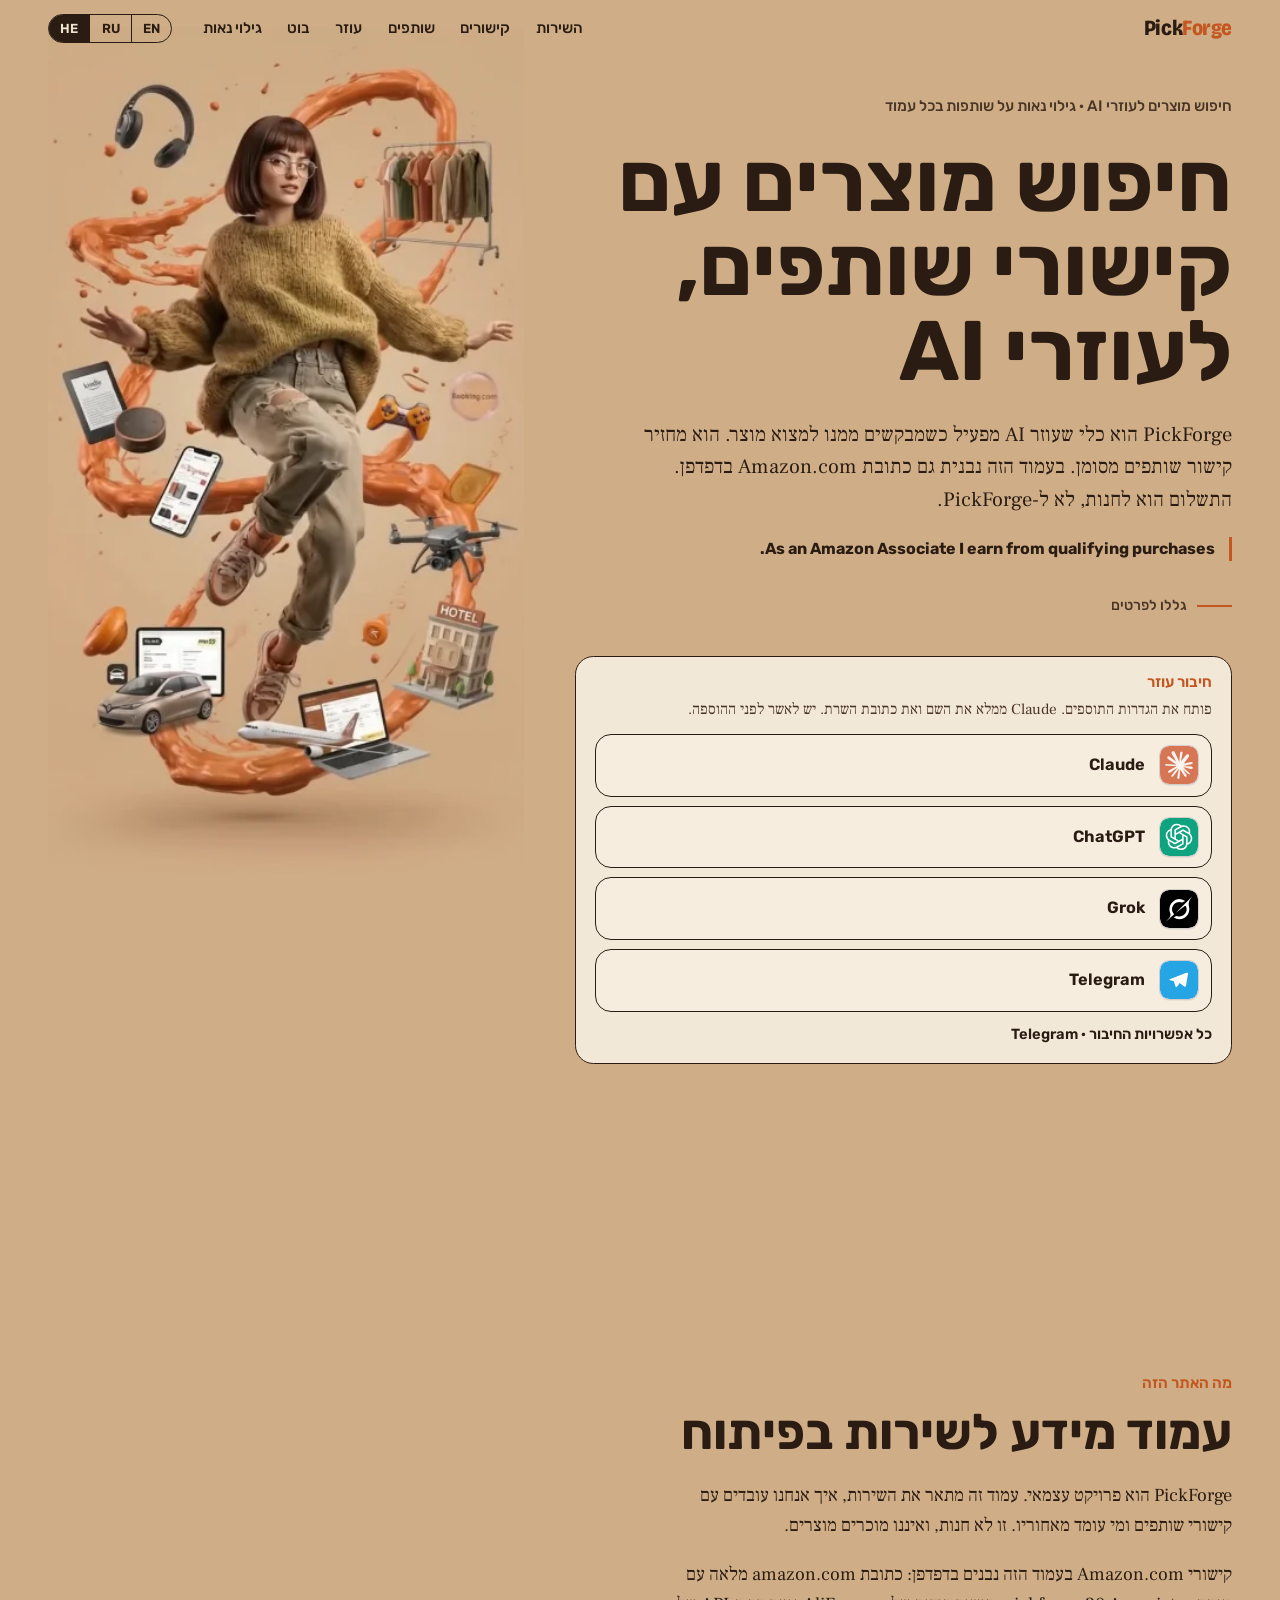
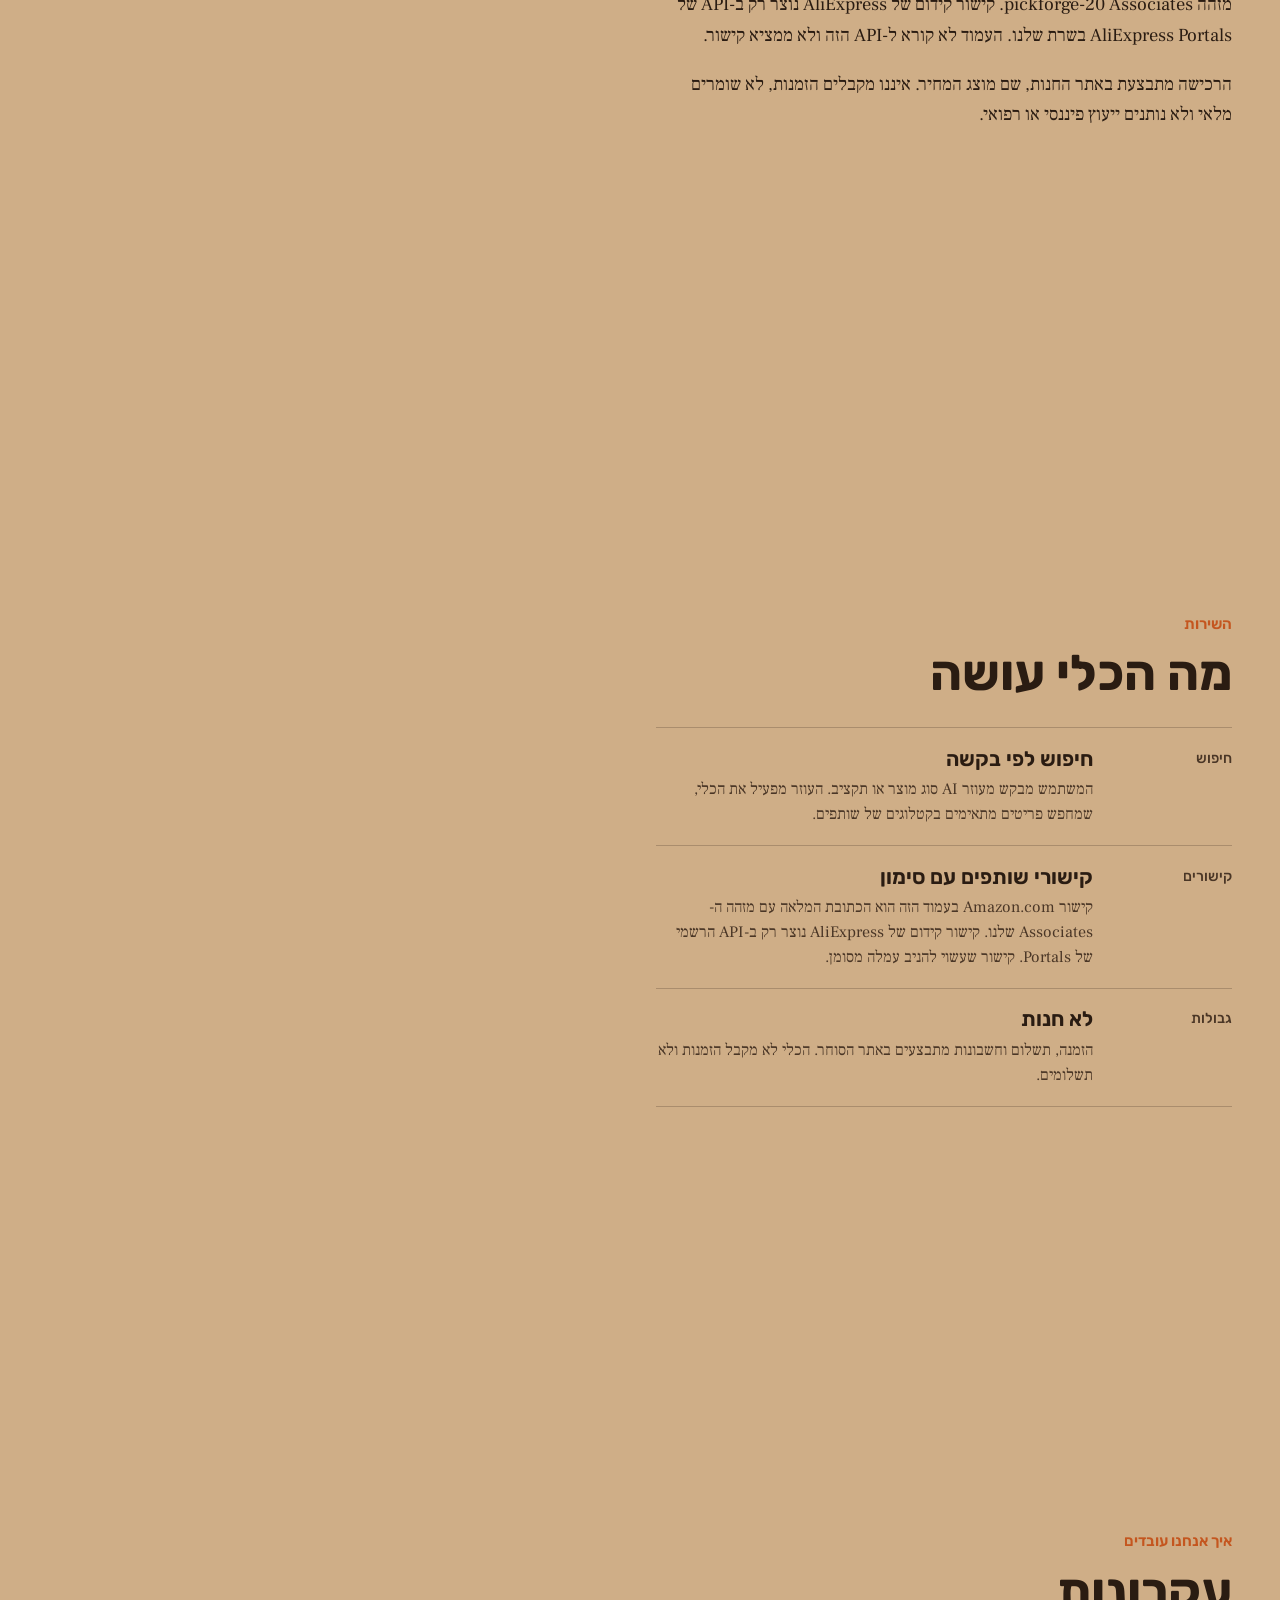
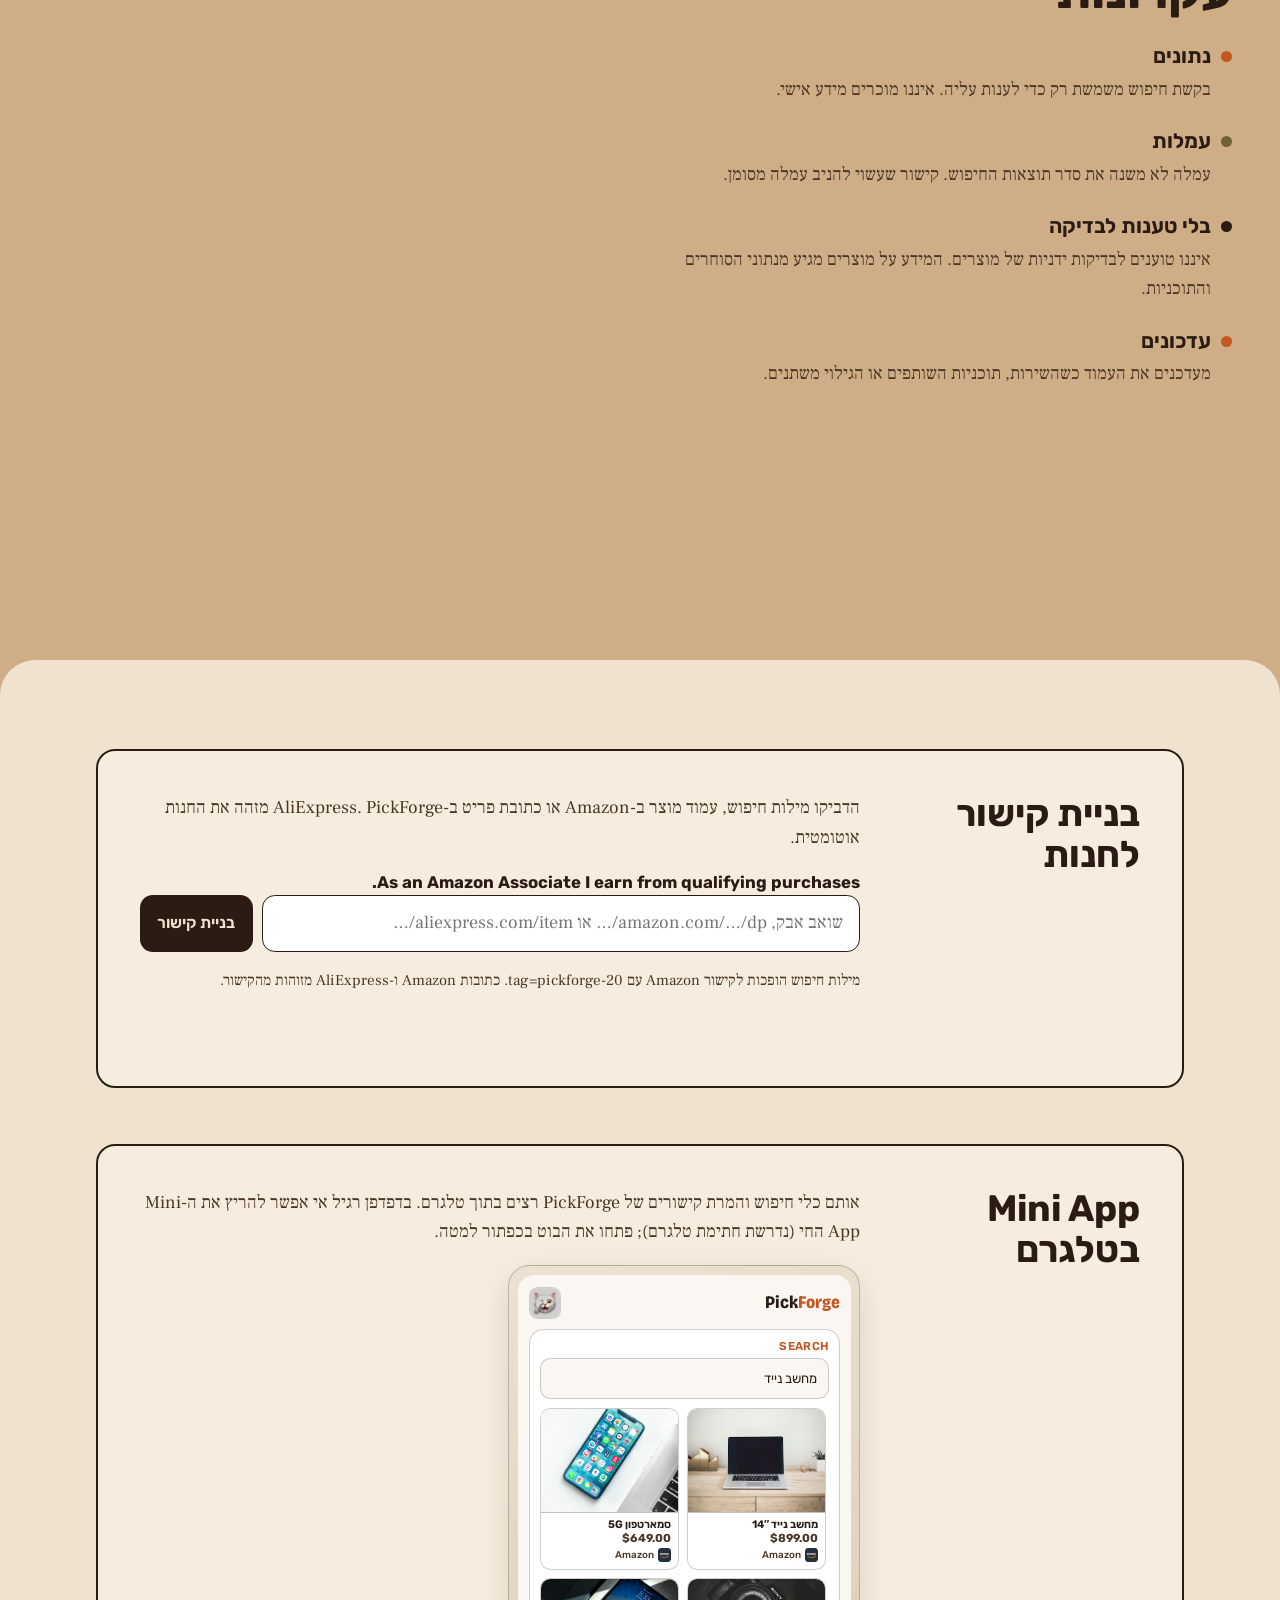
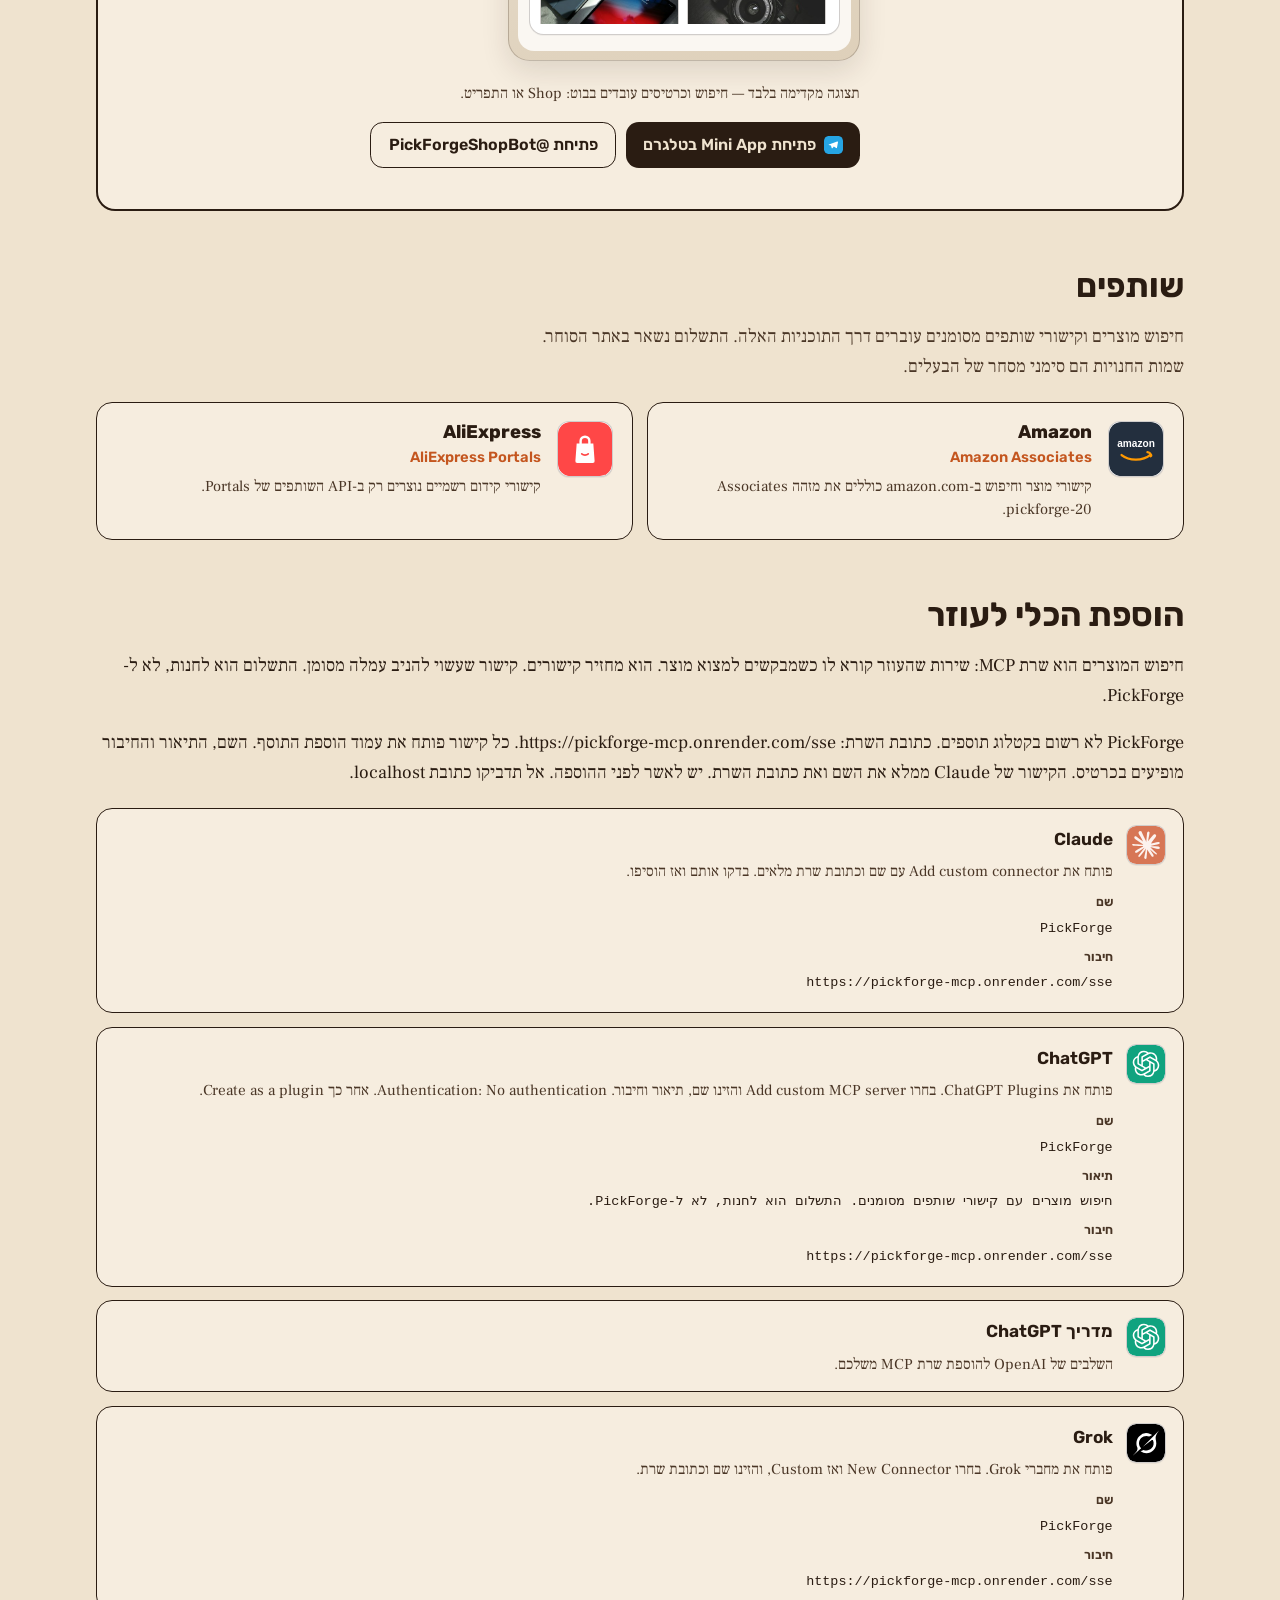
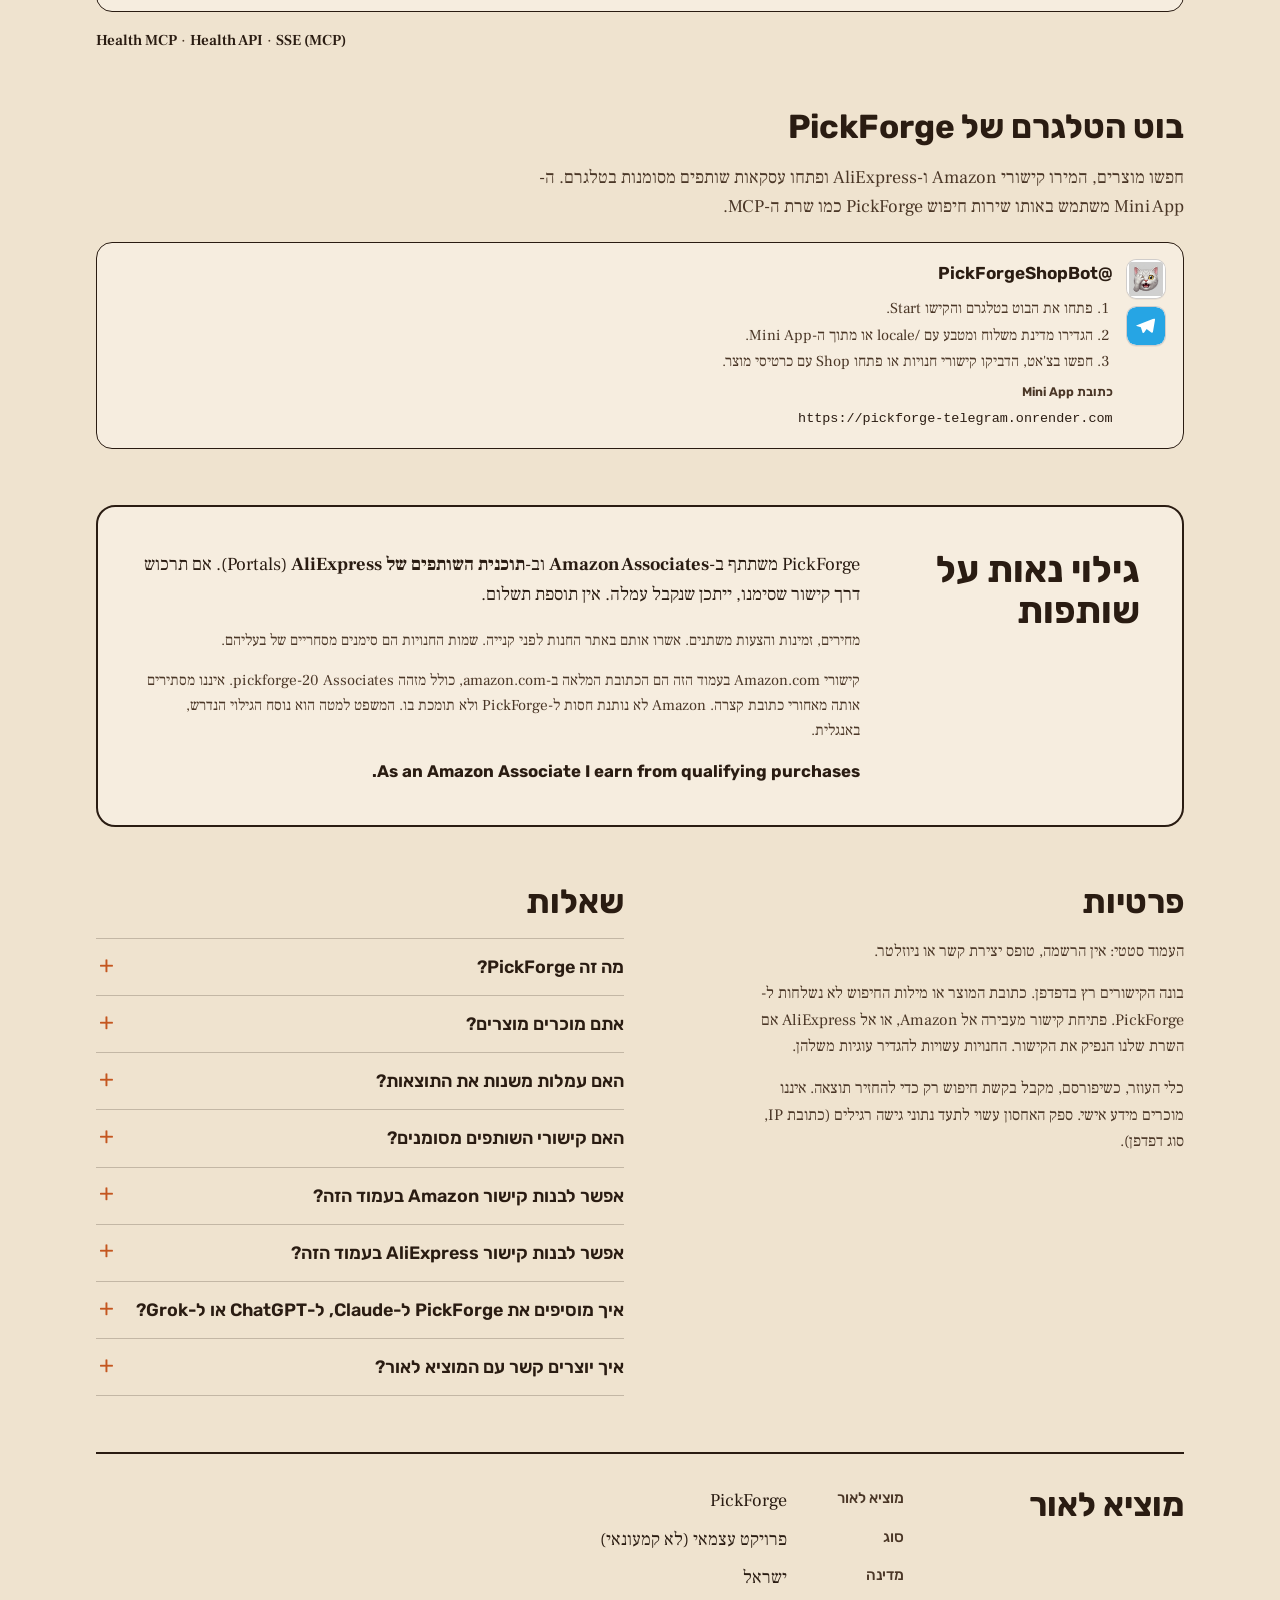
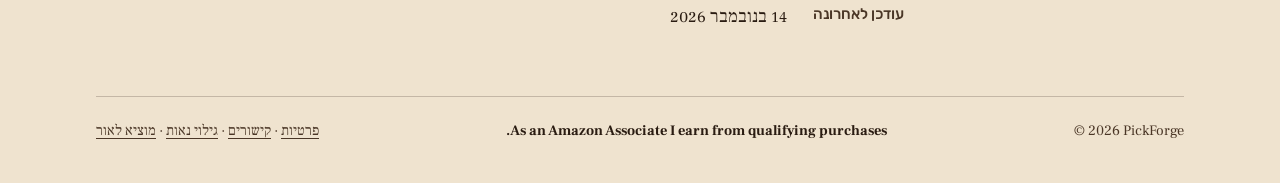
==== commit 7e8d260e: "Add Telegram Mini App integration to PickForge. Update HTML and CSS to include a dedicated section f" ====
--- a/he/index.html
+++ b/he/index.html
@@ -346,6 +346,7 @@
         </div>
       </section>
       <script type="application/json" id="link-strings">{"placeholder": "שואב אבק, amazon.com/…/dp/… או aliexpress.com/item/…", "autoNote": "מילות חיפוש הופכות לקישור Amazon עם tag=pickforge-20. כתובות Amazon ו-AliExpress מזוהות מהקישור.", "kicker": "קישור שותפים", "amazonDisclose": "קישור שותפים. As an Amazon Associate I earn from qualifying purchases. את המחיר בודקים ב-Amazon.", "aliDisclose": "קישור שותפים. קישור קידום זה הונפק ב-AliExpress Portals.", "openAmazon": "פתיחה ב-Amazon", "openAli": "פתיחה ב-AliExpress", "copy": "העתקה", "copied": "הועתק", "copyFail": "ההעתקה נכשלה", "working": "בונים את הקישור…", "readyAmazon": "קישור Amazon מוכן. פתחו אותו מהעמוד הזה.", "readyAli": "קישור הקידום של AliExpress מוכן.", "err_empty": "הזינו עמוד מוצר או מילות חיפוש.", "err_short": "הדביקו את עמוד amazon.com המלא. קישורים קצרים כמו amzn.to לא בשימוש כאן.", "err_region": "מזהה ה-Associates הזה הוא ל-Amazon.com בלבד. לאתרי Amazon אחרים צריך מזהה משלהם.", "err_page": "הדביקו עמוד מוצר ב-Amazon.com‏ (/dp/…) או עמוד חיפוש.", "err_query": "הזינו לפחות שני תווים.", "err_unknown": "השתמשו במילות חיפוש, בעמוד amazon.com או בכתובת מוצר ב-AliExpress.", "err_ali_no_api": "קישורי AliExpress דורשים את ה-API של PickForge, שלא מחובר בעמוד הסטטי הזה. השתמשו במילות חיפוש או בכתובת Amazon.", "err_ali_page": "הדביקו עמוד מוצר ב-AliExpress. בכתובת חייבים להיות /item/ ומספר המוצר.", "err_ali_fetch": "לא ניתן להגיע ל-API של PickForge. הריצו pickforge-mcp מקומית בפורט 3099, או בנו מחדש את העמוד עם כתובת data-ali-endpoint ציבורית."}</script>
+      <section class="tool miniapp" id="mini-app" aria-labelledby="miniapp-h"><div><h2 id="miniapp-h">Mini App בטלגרם</h2></div><div class="tool-body"><p>אותם כלי חיפוש והמרת קישורים של PickForge רצים בתוך טלגרם. בדפדפן רגיל אי אפשר להריץ את ה-Mini App החי (נדרשת חתימת טלגרם); פתחו את הבוט בכפתור למטה.</p><div class="miniapp-shell miniapp-shell--light" aria-hidden="true"><div class="miniapp-screen"><div class="miniapp-top"><span class="miniapp-brand" dir="ltr">Pick<span>Forge</span></span><img class="miniapp-mascot" src="../assets/face_with_peeking_eye_upload-second_gemini.png" alt="" width="32" height="32" decoding="async"></div><div class="miniapp-block"><span class="miniapp-kicker">Search</span><div class="miniapp-field">מחשב נייד</div><div class="miniapp-grid"><article class="miniapp-card"><div class="miniapp-card-media"><img src="../assets/miniapp/laptop.jpg" alt="" width="108" height="81" loading="lazy" decoding="async"></div><h3 class="miniapp-card-title">מחשב נייד 14″</h3><p class="miniapp-card-price">$899.00</p><p class="miniapp-card-store"><img src="../assets/stores/amazon.svg" alt="" width="14" height="14" decoding="async"><span>Amazon</span></p></article><article class="miniapp-card"><div class="miniapp-card-media"><img src="../assets/miniapp/phone.jpg" alt="" width="108" height="81" loading="lazy" decoding="async"></div><h3 class="miniapp-card-title">סמארטפון 5G</h3><p class="miniapp-card-price">$649.00</p><p class="miniapp-card-store"><img src="../assets/stores/amazon.svg" alt="" width="14" height="14" decoding="async"><span>Amazon</span></p></article><article class="miniapp-card"><div class="miniapp-card-media"><img src="../assets/miniapp/camera.jpg" alt="" width="108" height="81" loading="lazy" decoding="async"></div><h3 class="miniapp-card-title">מצלמה ללא מראה</h3><p class="miniapp-card-price">$1,199.00</p><p class="miniapp-card-store"><img src="../assets/stores/amazon.svg" alt="" width="14" height="14" decoding="async"><span>Amazon</span></p></article><article class="miniapp-card"><div class="miniapp-card-media"><img src="../assets/miniapp/tablet.jpg" alt="" width="108" height="81" loading="lazy" decoding="async"></div><h3 class="miniapp-card-title">טאבלט 10″</h3><p class="miniapp-card-price">$429.00</p><p class="miniapp-card-store"><img src="../assets/stores/amazon.svg" alt="" width="14" height="14" decoding="async"><span>Amazon</span></p></article><article class="miniapp-card"><div class="miniapp-card-media"><img src="../assets/miniapp/headphones.jpg" alt="" width="108" height="81" loading="lazy" decoding="async"></div><h3 class="miniapp-card-title">אוזניות אלחוטיות</h3><p class="miniapp-card-price">$79.99</p><p class="miniapp-card-store"><img src="../assets/stores/amazon.svg" alt="" width="14" height="14" decoding="async"><span>Amazon</span></p></article><article class="miniapp-card"><div class="miniapp-card-media"><img src="../assets/miniapp/watch.jpg" alt="" width="108" height="81" loading="lazy" decoding="async"></div><h3 class="miniapp-card-title">שעון חכם</h3><p class="miniapp-card-price">$249.00</p><p class="miniapp-card-store"><img src="../assets/stores/aliexpress.svg" alt="" width="14" height="14" decoding="async"><span>Aliexpress</span></p></article></div></div></div></div><p class="fine">תצוגה מקדימה בלבד — חיפוש וכרטיסים עובדים בבוט: Shop או התפריט.</p><div class="actions"><a href="https://t.me/PickForgeShopBot?startapp" rel="noopener noreferrer"><img src="../assets/connectors/telegram.svg" alt="" width="18" height="18" decoding="async"><span>פתיחת Mini App בטלגרם</span></a><a class="miniapp-bot-link" href="https://t.me/PickForgeShopBot" rel="noopener noreferrer">פתיחת @PickForgeShopBot</a></div></div></section>
       <section class="partners" id="partners" aria-labelledby="partners-h"><h2 class="sec" id="partners-h">שותפים</h2><p class="partners-intro">חיפוש מוצרים וקישורי שותפים מסומנים עוברים דרך התוכניות האלה. התשלום נשאר באתר הסוחר. שמות החנויות הם סימני מסחר של הבעלים.</p><ul class="partners-grid"><li class="partner-card"><span class="partner-icon" aria-hidden="true"><img src="../assets/stores/amazon.svg" alt="" width="56" height="56" loading="lazy" decoding="async"></span><div class="partner-body"><p class="partner-name">Amazon</p><p class="partner-program">Amazon Associates</p><p>קישורי מוצר וחיפוש ב-amazon.com כוללים את מזהה Associates‏ pickforge-20.</p></div></li><li class="partner-card"><span class="partner-icon" aria-hidden="true"><img src="../assets/stores/aliexpress.svg" alt="" width="56" height="56" loading="lazy" decoding="async"></span><div class="partner-body"><p class="partner-name">AliExpress</p><p class="partner-program">AliExpress Portals</p><p>קישורי קידום רשמיים נוצרים רק ב-API השותפים של Portals.</p></div></li></ul></section>
       <section class="assistant" id="assistant" aria-labelledby="asst-h">
         <h2 class="sec" id="asst-h">הוספת הכלי לעוזר</h2>
--- a/assets/site.css
+++ b/assets/site.css
@@ -1,213 +1,1216 @@
-:root{
-  --camel:#CFAE87; --paper:#EFE3CF; --ink:#2A1C12; --ink-2:#4A3626;
-  --ribbon:#C4561F; --olive:#6E6230; --line:rgba(42,28,18,.22);
-  --display:"Bricolage Grotesque","Helvetica Neue",Arial,sans-serif;
-  --body:"Source Serif 4",Georgia,"Times New Roman",serif;
-  --measure:36rem;
-  box-sizing:border-box;
-  padding-top:env(safe-area-inset-top,0px);
-  padding-bottom:env(safe-area-inset-bottom,0px);
-}
-:root:lang(ru){--display:"Rubik","Helvetica Neue",Arial,sans-serif}
-:root:lang(he){--display:"Rubik","Arial Hebrew",Arial,sans-serif;--body:"Frank Ruhl Libre","Times New Roman",serif}
-*,*::before,*::after{box-sizing:inherit}
-html{scroll-behavior:smooth;scroll-padding-top:calc(4rem + env(safe-area-inset-top,0px))}
-.chapter,.paper>.paper-inner>section,#main{scroll-margin-top:calc(4.25rem + env(safe-area-inset-top,0px))}
-@media (prefers-reduced-motion:no-preference){
-  html{scroll-snap-type:y proximity}
-  .chapter{scroll-snap-align:start}
-  .paper{scroll-snap-align:start;scroll-snap-stop:normal}
-}
-@media (prefers-reduced-motion:reduce){html{scroll-behavior:auto;scroll-snap-type:none}}
-body{margin:0;background:var(--camel);color:var(--ink);font:400 1.0625rem/1.65 var(--body);-webkit-font-smoothing:antialiased}
-:lang(he) body{font-size:1.125rem}
-h1,h2,h3{font-family:var(--display);font-weight:700;line-height:1.05;margin:0;letter-spacing:-.015em}
-:lang(he) h1,:lang(he) h2,:lang(he) h3{letter-spacing:0;line-height:1.12}
-p{margin:0 0 1em}
-a{color:inherit;text-decoration-thickness:1px;text-underline-offset:.2em}
-a:hover{text-decoration-color:var(--ribbon)}
-:focus-visible{outline:3px solid var(--ribbon);outline-offset:3px;border-radius:2px}
-.skip{position:absolute;inset-inline-start:1rem;top:-4rem;background:var(--ink);color:var(--paper);padding:.5rem .9rem;z-index:50}
-.skip:focus{top:calc(1rem + env(safe-area-inset-top,0px))}
+:root {
+  --camel: #CFAE87;
+  --paper: #EFE3CF;
+  --ink: #2A1C12;
+  --ink-2: #4A3626;
+  --ribbon: #C4561F;
+  --olive: #6E6230;
+  --line: rgba(42, 28, 18, .22);
+  --display: "Bricolage Grotesque", "Helvetica Neue", Arial, sans-serif;
+  --body: "Source Serif 4", Georgia, "Times New Roman", serif;
+  --measure: 36rem;
+  box-sizing: border-box;
+  padding-top: env(safe-area-inset-top, 0px);
+  padding-bottom: env(safe-area-inset-bottom, 0px);
+}
+
+:root:lang(ru) {
+  --display: "Rubik", "Helvetica Neue", Arial, sans-serif
+}
+
+:root:lang(he) {
+  --display: "Rubik", "Arial Hebrew", Arial, sans-serif;
+  --body: "Frank Ruhl Libre", "Times New Roman", serif
+}
+
+*,
+*::before,
+*::after {
+  box-sizing: inherit
+}
+
+html {
+  scroll-behavior: smooth;
+  scroll-padding-top: calc(4rem + env(safe-area-inset-top, 0px))
+}
+
+.chapter,
+.paper>.paper-inner>section,
+#main {
+  scroll-margin-top: calc(4.25rem + env(safe-area-inset-top, 0px))
+}
+
+@media (prefers-reduced-motion:no-preference) {
+  html {
+    scroll-snap-type: y proximity
+  }
+
+  .chapter {
+    scroll-snap-align: start
+  }
+
+  .paper {
+    scroll-snap-align: start;
+    scroll-snap-stop: normal
+  }
+}
+
+@media (prefers-reduced-motion:reduce) {
+  html {
+    scroll-behavior: auto;
+    scroll-snap-type: none
+  }
+}
+
+body {
+  margin: 0;
+  background: var(--camel);
+  color: var(--ink);
+  font: 400 1.0625rem/1.65 var(--body);
+  -webkit-font-smoothing: antialiased
+}
+
+:lang(he) body {
+  font-size: 1.125rem
+}
+
+h1,
+h2,
+h3 {
+  font-family: var(--display);
+  font-weight: 700;
+  line-height: 1.05;
+  margin: 0;
+  letter-spacing: -.015em
+}
+
+:lang(he) h1,
+:lang(he) h2,
+:lang(he) h3 {
+  letter-spacing: 0;
+  line-height: 1.12
+}
+
+p {
+  margin: 0 0 1em
+}
+
+a {
+  color: inherit;
+  text-decoration-thickness: 1px;
+  text-underline-offset: .2em
+}
+
+a:hover {
+  text-decoration-color: var(--ribbon)
+}
+
+:focus-visible {
+  outline: 3px solid var(--ribbon);
+  outline-offset: 3px;
+  border-radius: 2px
+}
+
+.skip {
+  position: absolute;
+  inset-inline-start: 1rem;
+  top: -4rem;
+  background: var(--ink);
+  color: var(--paper);
+  padding: .5rem .9rem;
+  z-index: 50
+}
+
+.skip:focus {
+  top: calc(1rem + env(safe-area-inset-top, 0px))
+}
 
 /* top bar */
-.bar{position:fixed;top:0;left:0;right:0;z-index:20;padding:calc(.9rem + env(safe-area-inset-top,0px)) clamp(1rem,4vw,3rem) .9rem;display:flex;align-items:center;justify-content:space-between;gap:1rem;transition:background .25s}
-.bar.solid{background:rgba(207,174,135,.9);backdrop-filter:blur(8px);-webkit-backdrop-filter:blur(8px);box-shadow:0 1px 0 var(--line)}
-.brand{font:800 1.35rem/1 "Bricolage Grotesque","Helvetica Neue",Arial,sans-serif;font-stretch:85%;text-decoration:none;letter-spacing:-.02em}
-.brand span{color:var(--ribbon)}
-.bar-right{display:flex;align-items:center;gap:clamp(.8rem,2.4vw,2rem)}
-.bar nav{display:flex;flex-wrap:wrap;gap:clamp(.8rem,2vw,1.6rem);font:500 .95rem/1 var(--display)}
-.bar nav a{text-decoration:none}
-.bar nav a:hover{text-decoration:underline}
-.langs{display:flex;border:1.5px solid var(--ink);border-radius:999px;overflow:hidden;font:600 .82rem/1 var(--display)}
-.langs a{text-decoration:none;padding:.42rem .7rem}
-.langs a+a{border-inline-start:1.5px solid var(--ink)}
-.langs a[aria-current="page"]{background:var(--ink);color:var(--paper)}
-.langs a:not([aria-current]):hover{background:rgba(42,28,18,.1)}
-@media (max-width:720px){.bar nav a:not(.keep){display:none}}
-@media (max-width:420px){.bar nav{display:none}}
+.bar {
+  position: fixed;
+  top: 0;
+  left: 0;
+  right: 0;
+  z-index: 20;
+  padding: calc(.9rem + env(safe-area-inset-top, 0px)) clamp(1rem, 4vw, 3rem) .9rem;
+  display: flex;
+  align-items: center;
+  justify-content: space-between;
+  gap: 1rem;
+  transition: background .25s
+}
+
+.bar.solid {
+  background: rgba(207, 174, 135, .9);
+  backdrop-filter: blur(8px);
+  -webkit-backdrop-filter: blur(8px);
+  box-shadow: 0 1px 0 var(--line)
+}
+
+.brand {
+  font: 800 1.35rem/1 "Bricolage Grotesque", "Helvetica Neue", Arial, sans-serif;
+  font-stretch: 85%;
+  text-decoration: none;
+  letter-spacing: -.02em
+}
+
+.brand span {
+  color: var(--ribbon)
+}
+
+.bar-right {
+  display: flex;
+  align-items: center;
+  gap: clamp(.8rem, 2.4vw, 2rem)
+}
+
+.bar nav {
+  display: flex;
+  flex-wrap: wrap;
+  gap: clamp(.8rem, 2vw, 1.6rem);
+  font: 500 .95rem/1 var(--display)
+}
+
+.bar nav a {
+  text-decoration: none
+}
+
+.bar nav a:hover {
+  text-decoration: underline
+}
+
+.langs {
+  display: flex;
+  border: 1.5px solid var(--ink);
+  border-radius: 999px;
+  overflow: hidden;
+  font: 600 .82rem/1 var(--display)
+}
+
+.langs a {
+  text-decoration: none;
+  padding: .42rem .7rem
+}
+
+.langs a+a {
+  border-inline-start: 1.5px solid var(--ink)
+}
+
+.langs a[aria-current="page"] {
+  background: var(--ink);
+  color: var(--paper)
+}
+
+.langs a:not([aria-current]):hover {
+  background: rgba(42, 28, 18, .1)
+}
+
+@media (max-width:720px) {
+  .bar nav a:not(.keep) {
+    display: none
+  }
+}
+
+@media (max-width:420px) {
+  .bar nav {
+    display: none
+  }
+}
 
 /* scroll story */
-.story{overflow-x:clip;display:grid;grid-template-columns:minmax(0,1fr) auto;column-gap:clamp(1rem,4vw,4rem);padding:0 clamp(1rem,4vw,3rem)}
-.stage{grid-column:2;grid-row:1;position:sticky;top:0;height:100vh;height:100svh;align-self:start;display:grid;place-items:center}
-.sprite{height:min(94svh,calc(100vw * .42 * 16 / 9));aspect-ratio:405/720;background-image:url("sprite.webp");background-size:700% 700%;background-position:0 0;background-repeat:no-repeat;
-  -webkit-mask-image:radial-gradient(120% 85% at 50% 45%,#000 62%,transparent 82%);mask-image:radial-gradient(120% 85% at 50% 45%,#000 62%,transparent 82%)}
-.chapters{grid-column:1;grid-row:1;position:relative;z-index:1}
-.chapter{min-height:100vh;min-height:100svh;display:flex;flex-direction:column;justify-content:center;padding:6rem 0 4rem;max-width:var(--measure)}
-.chapter.hero{max-width:min(70rem,calc(100vw - clamp(14rem,36vw,26rem) - clamp(2rem,5vw,5rem)))}
-.chapter + .chapter{padding-top:2rem}
-.eyebrow{font:500 .95rem/1.4 var(--display);color:var(--ink-2);margin-bottom:1.4rem;max-width:28rem}
-.hero h1{font-size:clamp(2.9rem,7.2vw,6.2rem);font-weight:800;font-stretch:80%;line-height:.92;letter-spacing:-.035em;margin-bottom:1.6rem}
-:lang(ru) .hero h1{font-size:clamp(2.6rem,5.6vw,4.9rem);font-weight:700;line-height:.98;letter-spacing:-.025em}
-:lang(he) .hero h1{font-size:clamp(2.9rem,6.6vw,5.6rem);font-weight:700;line-height:1;letter-spacing:0}
-.lead{font-size:clamp(1.12rem,1.6vw,1.3rem);line-height:1.6;max-width:33rem}
-.notice{font:700 1rem/1.45 var(--display);border-inline-start:3px solid var(--ribbon);padding-inline-start:.85rem;margin:1.2rem 0 0;max-width:34rem}
-.cue{margin-top:2.4rem;font:500 .9rem/1 var(--display);color:var(--ink-2);display:flex;align-items:center;gap:.6rem}
-.cue::before{content:"";width:2.2rem;height:2px;background:var(--ribbon)}
-.chapter h2{font-size:clamp(2rem,4vw,3.1rem);font-stretch:85%;margin-bottom:1.2rem}
-.kicker{font:600 .95rem/1 var(--display);color:var(--ribbon);margin-bottom:.9rem}
-.plain{font-size:1.15rem}
-.plain strong{font-weight:600}
-.guides{list-style:none;margin:.4rem 0 0;padding:0;border-top:1px solid var(--line)}
-.guides li{padding:1.15rem 0;border-bottom:1px solid var(--line);display:grid;grid-template-columns:7.5rem 1fr;gap:.2rem 1.2rem}
-.guides .topic{font:500 .9rem/1.6 var(--display);color:var(--ink-2)}
-.guides h3{font-size:1.3rem;font-weight:650;line-height:1.2;margin-bottom:.35rem;font-stretch:90%}
-.guides p{margin:0;color:var(--ink-2);font-size:1rem;line-height:1.55}
-@media (max-width:520px){.guides li{grid-template-columns:1fr}}
-.standards{display:grid;gap:1.6rem;margin-top:.4rem}
-.standard h3{font-size:1.3rem;font-weight:650;margin-bottom:.4rem;font-stretch:90%;display:flex;align-items:center;gap:.6rem}
-.standard h3::before{content:"";width:.7rem;height:.7rem;border-radius:50%;background:var(--ribbon);flex:none}
-.standard:nth-child(2) h3::before{background:var(--olive)}
-.standard:nth-child(3) h3::before{background:var(--ink)}
-.standard p{margin:0;padding-inline-start:1.3rem;color:var(--ink-2)}
+.story {
+  overflow-x: clip;
+  display: grid;
+  grid-template-columns: minmax(0, 1fr) auto;
+  column-gap: clamp(1rem, 4vw, 4rem);
+  padding: 0 clamp(1rem, 4vw, 3rem)
+}
+
+.stage {
+  grid-column: 2;
+  grid-row: 1;
+  position: sticky;
+  top: 0;
+  height: 100vh;
+  height: 100svh;
+  align-self: start;
+  display: grid;
+  place-items: center
+}
+
+.sprite {
+  height: min(94svh, calc(100vw * .42 * 16 / 9));
+  aspect-ratio: 405/720;
+  background-image: url("sprite.webp");
+  background-size: 700% 700%;
+  background-position: 0 0;
+  background-repeat: no-repeat;
+  -webkit-mask-image: radial-gradient(120% 85% at 50% 45%, #000 62%, transparent 82%);
+  mask-image: radial-gradient(120% 85% at 50% 45%, #000 62%, transparent 82%)
+}
+
+.chapters {
+  grid-column: 1;
+  grid-row: 1;
+  position: relative;
+  z-index: 1
+}
+
+.chapter {
+  min-height: 100vh;
+  min-height: 100svh;
+  display: flex;
+  flex-direction: column;
+  justify-content: center;
+  padding: 6rem 0 4rem;
+  max-width: var(--measure)
+}
+
+.chapter.hero {
+  max-width: min(70rem, calc(100vw - clamp(14rem, 36vw, 26rem) - clamp(2rem, 5vw, 5rem)))
+}
+
+.chapter+.chapter {
+  padding-top: 2rem
+}
+
+.eyebrow {
+  font: 500 .95rem/1.4 var(--display);
+  color: var(--ink-2);
+  margin-bottom: 1.4rem;
+  max-width: 28rem
+}
+
+.hero h1 {
+  font-size: clamp(2.9rem, 7.2vw, 6.2rem);
+  font-weight: 800;
+  font-stretch: 80%;
+  line-height: .92;
+  letter-spacing: -.035em;
+  margin-bottom: 1.6rem
+}
+
+:lang(ru) .hero h1 {
+  font-size: clamp(2.6rem, 5.6vw, 4.9rem);
+  font-weight: 700;
+  line-height: .98;
+  letter-spacing: -.025em
+}
+
+:lang(he) .hero h1 {
+  font-size: clamp(2.9rem, 6.6vw, 5.6rem);
+  font-weight: 700;
+  line-height: 1;
+  letter-spacing: 0
+}
+
+.lead {
+  font-size: clamp(1.12rem, 1.6vw, 1.3rem);
+  line-height: 1.6;
+  max-width: 33rem
+}
+
+.notice {
+  font: 700 1rem/1.45 var(--display);
+  border-inline-start: 3px solid var(--ribbon);
+  padding-inline-start: .85rem;
+  margin: 1.2rem 0 0;
+  max-width: 34rem
+}
+
+.cue {
+  margin-top: 2.4rem;
+  font: 500 .9rem/1 var(--display);
+  color: var(--ink-2);
+  display: flex;
+  align-items: center;
+  gap: .6rem
+}
+
+.cue::before {
+  content: "";
+  width: 2.2rem;
+  height: 2px;
+  background: var(--ribbon)
+}
+
+.chapter h2 {
+  font-size: clamp(2rem, 4vw, 3.1rem);
+  font-stretch: 85%;
+  margin-bottom: 1.2rem
+}
+
+.kicker {
+  font: 600 .95rem/1 var(--display);
+  color: var(--ribbon);
+  margin-bottom: .9rem
+}
+
+.plain {
+  font-size: 1.15rem
+}
+
+.plain strong {
+  font-weight: 600
+}
+
+.guides {
+  list-style: none;
+  margin: .4rem 0 0;
+  padding: 0;
+  border-top: 1px solid var(--line)
+}
+
+.guides li {
+  padding: 1.15rem 0;
+  border-bottom: 1px solid var(--line);
+  display: grid;
+  grid-template-columns: 7.5rem 1fr;
+  gap: .2rem 1.2rem
+}
+
+.guides .topic {
+  font: 500 .9rem/1.6 var(--display);
+  color: var(--ink-2)
+}
+
+.guides h3 {
+  font-size: 1.3rem;
+  font-weight: 650;
+  line-height: 1.2;
+  margin-bottom: .35rem;
+  font-stretch: 90%
+}
+
+.guides p {
+  margin: 0;
+  color: var(--ink-2);
+  font-size: 1rem;
+  line-height: 1.55
+}
+
+@media (max-width:520px) {
+  .guides li {
+    grid-template-columns: 1fr
+  }
+}
+
+.standards {
+  display: grid;
+  gap: 1.6rem;
+  margin-top: .4rem
+}
+
+.standard h3 {
+  font-size: 1.3rem;
+  font-weight: 650;
+  margin-bottom: .4rem;
+  font-stretch: 90%;
+  display: flex;
+  align-items: center;
+  gap: .6rem
+}
+
+.standard h3::before {
+  content: "";
+  width: .7rem;
+  height: .7rem;
+  border-radius: 50%;
+  background: var(--ribbon);
+  flex: none
+}
+
+.standard:nth-child(2) h3::before {
+  background: var(--olive)
+}
+
+.standard:nth-child(3) h3::before {
+  background: var(--ink)
+}
+
+.standard p {
+  margin: 0;
+  padding-inline-start: 1.3rem;
+  color: var(--ink-2)
+}
 
 /* reading sections */
-.paper{background:var(--paper);position:relative;z-index:2;border-radius:2.2rem 2.2rem 0 0;margin-top:2rem;padding:clamp(3rem,7vw,6rem) clamp(1rem,4vw,3rem) 2rem}
-.paper-inner{max-width:68rem;margin:0 auto;display:grid;grid-template-columns:repeat(12,minmax(0,1fr));gap:3.5rem 2rem}
-.articles{grid-column:1/-1}
-.article{max-width:42rem;padding-bottom:1.5rem;margin-bottom:1.5rem;border-bottom:1px solid var(--line)}
-.article h2{font-size:clamp(1.45rem,2.4vw,1.9rem);margin:.15rem 0 .7rem}
-.amazon-exact{font:700 1.05rem/1.45 var(--display);margin:1rem 0 0;color:var(--ink)}
-.disclosure{grid-column:1/-1;border:2px solid var(--ink);border-radius:1.2rem;padding:clamp(1.5rem,4vw,2.6rem);display:grid;grid-template-columns:minmax(0,15rem) minmax(0,1fr);gap:1rem 2.5rem;background:#F6EDDF}
-.disclosure h2{font-size:clamp(1.7rem,3vw,2.3rem);font-stretch:85%}
-.disclosure .body p:first-child{font-size:1.15rem}
-.fine{font-size:.95rem;color:var(--ink-2)}
-.disclosure .fine:last-child{margin:0}
-.privacy{grid-column:1/6}
-.faq{grid-column:7/-1}
-.sec{font-size:clamp(1.6rem,2.6vw,2.1rem);font-stretch:85%;margin-bottom:1.1rem}
-.privacy p{color:var(--ink-2);font-size:1rem}
-.faq details{border-top:1px solid var(--line)}
-.faq details:last-child{border-bottom:1px solid var(--line)}
-.faq summary{list-style:none;cursor:pointer;padding-block:1rem;padding-inline-end:2rem;font:600 1.12rem/1.35 var(--display);position:relative}
-.faq summary::-webkit-details-marker{display:none}
-.faq summary::after{content:"+";position:absolute;inset-inline-end:.2rem;top:.85rem;font:400 1.5rem/1 var(--display);color:var(--ribbon);transition:transform .2s}
-.faq details[open] summary::after{transform:rotate(45deg)}
-.faq details p{color:var(--ink-2);margin:0 0 1rem}
-.publisher{grid-column:1/-1;display:grid;grid-template-columns:minmax(0,15rem) minmax(0,1fr);gap:1rem 2.5rem;border-top:2px solid var(--ink);padding-top:2rem}
-.publisher dl{margin:0;display:grid;grid-template-columns:max-content 1fr;gap:.55rem 1.6rem;align-content:start}
-.publisher dt{font:500 .95rem/1.65 var(--display);color:var(--ink-2)}
-.publisher dd{margin:0}
-.tool{grid-column:1/-1;border:2px solid var(--ink);border-radius:1.2rem;padding:clamp(1.5rem,4vw,2.6rem);background:#F6EDDF;display:grid;grid-template-columns:minmax(0,15rem) minmax(0,1fr);gap:1rem 2.5rem}
-.tool h2{font-size:clamp(1.7rem,3vw,2.3rem);font-stretch:85%}
-.tool-body p{color:var(--ink-2)}
-.tool-body .amazon-exact{color:var(--ink)}
-.partners{grid-column:1/-1}
-.partners-intro{color:var(--ink-2);max-width:42rem;margin:0 0 1.25rem}
-.partners-grid{list-style:none;margin:0;padding:0;display:grid;grid-template-columns:repeat(auto-fit,minmax(16rem,1fr));gap:.85rem}
-.partner-card{display:flex;gap:1rem;align-items:flex-start;padding:1.15rem 1.2rem;border:1.5px solid var(--ink);border-radius:1rem;background:#F6EDDF}
-.partner-icon{flex:0 0 auto;width:3.5rem;height:3.5rem;border-radius:.75rem;overflow:hidden;display:block;background:#fff;border:1px solid var(--line);box-shadow:0 1px 0 rgba(42,28,18,.06)}
-.partner-icon img{display:block;width:100%;height:100%;object-fit:cover}
-.partner-body{min-width:0;flex:1}
-.partner-name{margin:0;font:750 1.15rem/1.25 var(--display);color:var(--ink)}
-.partner-program{margin:.25rem 0 .45rem;font:600 .92rem/1.35 var(--display);color:var(--ribbon)}
-.partner-body p:last-child{margin:0;color:var(--ink-2);font-size:.95rem;line-height:1.5}
-.stores{display:flex;flex-wrap:wrap;gap:.5rem;margin:0 0 1rem}
-.stores button,.tool-body form button,.actions a,.actions button{font:600 1rem/1 var(--display);border-radius:.8rem;padding:.85rem 1.1rem;cursor:pointer}
-.stores button{background:transparent;color:var(--ink);border:1.5px solid var(--ink)}
-.stores button[aria-pressed="true"]{background:var(--ink);color:var(--paper)}
-.tool-body form{display:flex;gap:.6rem;flex-wrap:wrap;margin:0 0 1rem}
-.tool-body input{flex:1;min-width:12rem;font:inherit;padding:.8rem 1rem;border:1.5px solid var(--ink);border-radius:.8rem;background:#fff;color:var(--ink)}
-.tool-body form button,.actions a{background:var(--ink);color:var(--paper);border:0;text-decoration:none}
-.actions{display:flex;flex-wrap:wrap;gap:.6rem;margin-top:1rem}
-.actions a{display:inline-flex;align-items:center;gap:.5rem}
-.actions a img{width:1.15rem;height:1.15rem;border-radius:.28rem;display:block}
-.actions button{background:transparent;color:var(--ink);border:1.5px solid var(--ink)}
-.url{font:500 .95rem/1.45 Consolas,ui-monospace,monospace;overflow-wrap:anywhere;color:var(--ink);margin:0}
-.status{min-height:1.4em;color:var(--ribbon);font:600 .95rem/1.4 var(--display)}
-.status.ok{color:var(--olive)}
-.status.busy{display:flex;align-items:center;gap:.55rem;color:var(--ink-2)}
-.status.busy::before{content:"";width:.95em;height:.95em;flex:0 0 auto;border:2px solid var(--line);border-top-color:var(--ribbon);border-radius:50%;animation:link-spin .7s linear infinite}
-@keyframes link-spin{to{transform:rotate(360deg)}}
-.tool-body form button.is-busy{cursor:wait;opacity:.88}
-.sr{position:absolute;width:1px;height:1px;padding:0;margin:-1px;overflow:hidden;clip:rect(0,0,0,0);white-space:nowrap;border:0}
-.assistant{grid-column:1/-1}
-.connectors{list-style:none;margin:1.25rem 0 0;padding:0;display:grid;grid-template-columns:repeat(auto-fit,minmax(15.5rem,1fr));gap:.85rem}
-.connector-card{display:flex;gap:.85rem;align-items:flex-start;padding:1rem 1.05rem;border:1.5px solid var(--ink);border-radius:1rem;background:#F6EDDF}
-.connector-icon{flex:0 0 auto;width:2.5rem;height:2.5rem;border-radius:.65rem;overflow:hidden;display:grid;place-items:center;background:#fff;border:1px solid var(--line);box-shadow:0 1px 0 rgba(42,28,18,.06)}
-.connector-icon img{display:block;width:100%;height:100%;object-fit:cover}
-.connector-icons-duo{display:flex;flex-direction:column;gap:.45rem;flex:0 0 auto;align-items:center;align-self:flex-start}
-.connector-icon--mascot{display:grid;place-items:center}
-.connector-icon--mascot img{object-fit:contain;object-position:center;padding:.12rem;background:#fff;width:100%;height:100%}
-.connector-card--telegram{align-items:flex-start}
-.telegram{grid-column:1/-1}
-.telegram-intro{color:var(--ink-2);max-width:42rem;margin:0 0 1rem}
-.telegram-steps{margin:.5rem 0 0;padding-inline-start:1.25rem;color:var(--ink-2);font-size:.95rem;line-height:1.5}
-.telegram-steps li{margin:.25rem 0}
-.connector-body{min-width:0;flex:1}
-.connectors a{font:650 1.08rem/1.3 var(--display);text-decoration:none}
-.connectors a:hover{text-decoration:underline;text-decoration-color:var(--ribbon)}
-.connectors p{margin:.35rem 0 0;color:var(--ink-2);font-size:.95rem;line-height:1.5}
-.connectors--setup{grid-template-columns:1fr}
-.assistant-health{margin:1.1rem 0 0;font-size:.95rem;color:var(--ink-2);line-height:1.5}
-.assistant-health a{font-weight:600;color:var(--ink);text-decoration:none}
-.assistant-health a:hover{text-decoration:underline;text-decoration-color:var(--ribbon)}
-.connector-fields{display:grid;gap:.45rem;margin:.7rem 0 0}
-.connector-fields div{display:grid;gap:.1rem}
-.connector-fields dt{font:650 .78rem/1.3 var(--display);color:var(--ink-2)}
-.connector-fields dd{margin:0}
-.connector-fields code{font:500 .84rem/1.4 Consolas,ui-monospace,monospace;overflow-wrap:anywhere}
-.hero-split{display:flex;flex-direction:column;gap:1.75rem}
-.hero-copy{min-width:0}
-.hero-aside{padding:1.15rem 1.2rem;border:1.5px solid var(--ink);border-radius:1.15rem;background:rgba(246,237,223,.92);backdrop-filter:blur(6px);-webkit-backdrop-filter:blur(6px);max-width:22rem}
-.hero-aside .kicker{margin-bottom:.5rem}
-.hero-aside-note{margin:0 0 .85rem;line-height:1.45}
-.connectors--hero{grid-template-columns:1fr;margin:.25rem 0 0;gap:.55rem}
-.connector-card--compact{align-items:center;padding:.65rem .75rem}
-.connector-card--compact a{font:650 1.02rem/1.25 var(--display);flex:1;min-width:0}
-.hero-more{margin:.85rem 0 0;font:600 .92rem/1.3 var(--display)}
-.hero-more a{text-decoration:none}
-.hero-more a:hover{text-decoration:underline;text-decoration-color:var(--ribbon)}
-@media (min-width:900px){
-  .hero .panel.hero-split{display:grid;grid-template-columns:minmax(0,1.15fr) minmax(14.5rem,18.5rem);gap:clamp(1.5rem,4vw,3.25rem);align-items:center}
-  .hero-aside{justify-self:end;width:100%;max-width:none}
-  .hero-copy .lead,.hero-copy .notice{max-width:38rem}
-  .hero-copy .eyebrow{max-width:36rem}
-}
-footer{background:var(--paper);padding:2rem clamp(1rem,4vw,3rem) calc(2.5rem + env(safe-area-inset-bottom,0px))}
-footer .inner{max-width:68rem;margin:0 auto;border-top:1px solid var(--line);padding-top:1.4rem;display:flex;flex-wrap:wrap;justify-content:space-between;gap:.6rem 2rem;font-size:.9rem;color:var(--ink-2)}
-footer .assoc{display:flex;flex-direction:column;gap:.15rem;color:var(--ink);font-weight:700}
-@media (max-width:860px){
-  .privacy,.faq{grid-column:1/-1}
-  .disclosure,.publisher,.tool{grid-template-columns:1fr}
+.paper {
+  background: var(--paper);
+  position: relative;
+  z-index: 2;
+  border-radius: 2.2rem 2.2rem 0 0;
+  margin-top: 2rem;
+  padding: clamp(3rem, 7vw, 6rem) clamp(1rem, 4vw, 3rem) 2rem
+}
+
+.paper-inner {
+  max-width: 68rem;
+  margin: 0 auto;
+  display: grid;
+  grid-template-columns: repeat(12, minmax(0, 1fr));
+  gap: 3.5rem 2rem
+}
+
+.articles {
+  grid-column: 1/-1
+}
+
+.article {
+  max-width: 42rem;
+  padding-bottom: 1.5rem;
+  margin-bottom: 1.5rem;
+  border-bottom: 1px solid var(--line)
+}
+
+.article h2 {
+  font-size: clamp(1.45rem, 2.4vw, 1.9rem);
+  margin: .15rem 0 .7rem
+}
+
+.amazon-exact {
+  font: 700 1.05rem/1.45 var(--display);
+  margin: 1rem 0 0;
+  color: var(--ink)
+}
+
+.disclosure {
+  grid-column: 1/-1;
+  border: 2px solid var(--ink);
+  border-radius: 1.2rem;
+  padding: clamp(1.5rem, 4vw, 2.6rem);
+  display: grid;
+  grid-template-columns: minmax(0, 15rem) minmax(0, 1fr);
+  gap: 1rem 2.5rem;
+  background: #F6EDDF
+}
+
+.disclosure h2 {
+  font-size: clamp(1.7rem, 3vw, 2.3rem);
+  font-stretch: 85%
+}
+
+.disclosure .body p:first-child {
+  font-size: 1.15rem
+}
+
+.fine {
+  font-size: .95rem;
+  color: var(--ink-2)
+}
+
+.disclosure .fine:last-child {
+  margin: 0
+}
+
+.privacy {
+  grid-column: 1/6
+}
+
+.faq {
+  grid-column: 7/-1
+}
+
+.sec {
+  font-size: clamp(1.6rem, 2.6vw, 2.1rem);
+  font-stretch: 85%;
+  margin-bottom: 1.1rem
+}
+
+.privacy p {
+  color: var(--ink-2);
+  font-size: 1rem
+}
+
+.faq details {
+  border-top: 1px solid var(--line)
+}
+
+.faq details:last-child {
+  border-bottom: 1px solid var(--line)
+}
+
+.faq summary {
+  list-style: none;
+  cursor: pointer;
+  padding-block: 1rem;
+  padding-inline-end: 2rem;
+  font: 600 1.12rem/1.35 var(--display);
+  position: relative
+}
+
+.faq summary::-webkit-details-marker {
+  display: none
+}
+
+.faq summary::after {
+  content: "+";
+  position: absolute;
+  inset-inline-end: .2rem;
+  top: .85rem;
+  font: 400 1.5rem/1 var(--display);
+  color: var(--ribbon);
+  transition: transform .2s
+}
+
+.faq details[open] summary::after {
+  transform: rotate(45deg)
+}
+
+.faq details p {
+  color: var(--ink-2);
+  margin: 0 0 1rem
+}
+
+.publisher {
+  grid-column: 1/-1;
+  display: grid;
+  grid-template-columns: minmax(0, 15rem) minmax(0, 1fr);
+  gap: 1rem 2.5rem;
+  border-top: 2px solid var(--ink);
+  padding-top: 2rem
+}
+
+.publisher dl {
+  margin: 0;
+  display: grid;
+  grid-template-columns: max-content 1fr;
+  gap: .55rem 1.6rem;
+  align-content: start
+}
+
+.publisher dt {
+  font: 500 .95rem/1.65 var(--display);
+  color: var(--ink-2)
+}
+
+.publisher dd {
+  margin: 0
+}
+
+.tool {
+  grid-column: 1/-1;
+  border: 2px solid var(--ink);
+  border-radius: 1.2rem;
+  padding: clamp(1.5rem, 4vw, 2.6rem);
+  background: #F6EDDF;
+  display: grid;
+  grid-template-columns: minmax(0, 15rem) minmax(0, 1fr);
+  gap: 1rem 2.5rem
+}
+
+.tool h2 {
+  font-size: clamp(1.7rem, 3vw, 2.3rem);
+  font-stretch: 85%
+}
+
+.tool-body p {
+  color: var(--ink-2)
+}
+
+.tool-body .amazon-exact {
+  color: var(--ink)
+}
+
+.partners {
+  grid-column: 1/-1
+}
+
+.partners-intro {
+  color: var(--ink-2);
+  max-width: 42rem;
+  margin: 0 0 1.25rem
+}
+
+.partners-grid {
+  list-style: none;
+  margin: 0;
+  padding: 0;
+  display: grid;
+  grid-template-columns: repeat(auto-fit, minmax(16rem, 1fr));
+  gap: .85rem
+}
+
+.partner-card {
+  display: flex;
+  gap: 1rem;
+  align-items: flex-start;
+  padding: 1.15rem 1.2rem;
+  border: 1.5px solid var(--ink);
+  border-radius: 1rem;
+  background: #F6EDDF
+}
+
+.partner-icon {
+  flex: 0 0 auto;
+  width: 3.5rem;
+  height: 3.5rem;
+  border-radius: .75rem;
+  overflow: hidden;
+  display: block;
+  background: #fff;
+  border: 1px solid var(--line);
+  box-shadow: 0 1px 0 rgba(42, 28, 18, .06)
+}
+
+.partner-icon img {
+  display: block;
+  width: 100%;
+  height: 100%;
+  object-fit: cover
+}
+
+.partner-body {
+  min-width: 0;
+  flex: 1
+}
+
+.partner-name {
+  margin: 0;
+  font: 750 1.15rem/1.25 var(--display);
+  color: var(--ink)
+}
+
+.partner-program {
+  margin: .25rem 0 .45rem;
+  font: 600 .92rem/1.35 var(--display);
+  color: var(--ribbon)
+}
+
+.partner-body p:last-child {
+  margin: 0;
+  color: var(--ink-2);
+  font-size: .95rem;
+  line-height: 1.5
+}
+
+.stores {
+  display: flex;
+  flex-wrap: wrap;
+  gap: .5rem;
+  margin: 0 0 1rem
+}
+
+.stores button,
+.tool-body form button,
+.actions a,
+.actions button {
+  font: 600 1rem/1 var(--display);
+  border-radius: .8rem;
+  padding: .85rem 1.1rem;
+  cursor: pointer
+}
+
+.stores button {
+  background: transparent;
+  color: var(--ink);
+  border: 1.5px solid var(--ink)
+}
+
+.stores button[aria-pressed="true"] {
+  background: var(--ink);
+  color: var(--paper)
+}
+
+.tool-body form {
+  display: flex;
+  gap: .6rem;
+  flex-wrap: wrap;
+  margin: 0 0 1rem
+}
+
+.tool-body input {
+  flex: 1;
+  min-width: 12rem;
+  font: inherit;
+  padding: .8rem 1rem;
+  border: 1.5px solid var(--ink);
+  border-radius: .8rem;
+  background: #fff;
+  color: var(--ink)
+}
+
+.tool-body form button,
+.actions a {
+  background: var(--ink);
+  color: var(--paper);
+  border: 0;
+  text-decoration: none
+}
+
+.actions {
+  display: flex;
+  flex-wrap: wrap;
+  gap: .6rem;
+  margin-top: 1rem
+}
+
+.actions a {
+  display: inline-flex;
+  align-items: center;
+  gap: .5rem
+}
+
+.actions a img {
+  width: 1.15rem;
+  height: 1.15rem;
+  border-radius: .28rem;
+  display: block
+}
+
+.actions button {
+  background: transparent;
+  color: var(--ink);
+  border: 1.5px solid var(--ink)
+}
+
+.url {
+  font: 500 .95rem/1.45 Consolas, ui-monospace, monospace;
+  overflow-wrap: anywhere;
+  color: var(--ink);
+  margin: 0
+}
+
+.status {
+  min-height: 1.4em;
+  color: var(--ribbon);
+  font: 600 .95rem/1.4 var(--display)
+}
+
+.status.ok {
+  color: var(--olive)
+}
+
+.status.busy {
+  display: flex;
+  align-items: center;
+  gap: .55rem;
+  color: var(--ink-2)
+}
+
+.status.busy::before {
+  content: "";
+  width: .95em;
+  height: .95em;
+  flex: 0 0 auto;
+  border: 2px solid var(--line);
+  border-top-color: var(--ribbon);
+  border-radius: 50%;
+  animation: link-spin .7s linear infinite
+}
+
+@keyframes link-spin {
+  to {
+    transform: rotate(360deg)
+  }
+}
+
+.tool-body form button.is-busy {
+  cursor: wait;
+  opacity: .88
+}
+
+.sr {
+  position: absolute;
+  width: 1px;
+  height: 1px;
+  padding: 0;
+  margin: -1px;
+  overflow: hidden;
+  clip: rect(0, 0, 0, 0);
+  white-space: nowrap;
+  border: 0
+}
+
+.assistant {
+  grid-column: 1/-1
+}
+
+.connectors {
+  list-style: none;
+  margin: 1.25rem 0 0;
+  padding: 0;
+  display: grid;
+  grid-template-columns: repeat(auto-fit, minmax(15.5rem, 1fr));
+  gap: .85rem
+}
+
+.connector-card {
+  display: flex;
+  gap: .85rem;
+  align-items: flex-start;
+  padding: 1rem 1.05rem;
+  border: 1.5px solid var(--ink);
+  border-radius: 1rem;
+  background: #F6EDDF
+}
+
+.connector-icon {
+  flex: 0 0 auto;
+  width: 2.5rem;
+  height: 2.5rem;
+  border-radius: .65rem;
+  overflow: hidden;
+  display: grid;
+  place-items: center;
+  background: #fff;
+  border: 1px solid var(--line);
+  box-shadow: 0 1px 0 rgba(42, 28, 18, .06)
+}
+
+.connector-icon img {
+  display: block;
+  width: 100%;
+  height: 100%;
+  object-fit: cover
+}
+
+.connector-icons-duo {
+  display: flex;
+  flex-direction: column;
+  gap: .45rem;
+  flex: 0 0 auto;
+  align-items: center;
+  align-self: flex-start
+}
+
+.connector-icon--mascot {
+  display: grid;
+  place-items: center
+}
+
+.connector-icon--mascot img {
+  object-fit: contain;
+  object-position: center;
+  padding: .12rem;
+  background: #fff;
+  width: 100%;
+  height: 100%
+}
+
+.connector-card--telegram {
+  align-items: flex-start
+}
+
+.telegram {
+  grid-column: 1/-1
+}
+
+.telegram-intro {
+  color: var(--ink-2);
+  max-width: 42rem;
+  margin: 0 0 1rem
+}
+
+.telegram-steps {
+  margin: .5rem 0 0;
+  padding-inline-start: 1.25rem;
+  color: var(--ink-2);
+  font-size: .95rem;
+  line-height: 1.5
+}
+
+.telegram-steps li {
+  margin: .25rem 0
+}
+
+.connector-body {
+  min-width: 0;
+  flex: 1
+}
+
+.connectors a {
+  font: 650 1.08rem/1.3 var(--display);
+  text-decoration: none
+}
+
+.connectors a:hover {
+  text-decoration: underline;
+  text-decoration-color: var(--ribbon)
+}
+
+.connectors p {
+  margin: .35rem 0 0;
+  color: var(--ink-2);
+  font-size: .95rem;
+  line-height: 1.5
+}
+
+.connectors--setup {
+  grid-template-columns: 1fr
+}
+
+.assistant-health {
+  margin: 1.1rem 0 0;
+  font-size: .95rem;
+  color: var(--ink-2);
+  line-height: 1.5
+}
+
+.assistant-health a {
+  font-weight: 600;
+  color: var(--ink);
+  text-decoration: none
+}
+
+.assistant-health a:hover {
+  text-decoration: underline;
+  text-decoration-color: var(--ribbon)
+}
+
+.connector-fields {
+  display: grid;
+  gap: .45rem;
+  margin: .7rem 0 0
+}
+
+.connector-fields div {
+  display: grid;
+  gap: .1rem
+}
+
+.connector-fields dt {
+  font: 650 .78rem/1.3 var(--display);
+  color: var(--ink-2)
+}
+
+.connector-fields dd {
+  margin: 0
+}
+
+.connector-fields code {
+  font: 500 .84rem/1.4 Consolas, ui-monospace, monospace;
+  overflow-wrap: anywhere
+}
+
+.hero-split {
+  display: flex;
+  flex-direction: column;
+  gap: 1.75rem
+}
+
+.hero-copy {
+  min-width: 0
+}
+
+.hero-aside {
+  padding: 1.15rem 1.2rem;
+  border: 1.5px solid var(--ink);
+  border-radius: 1.15rem;
+  background: rgba(246, 237, 223, .92);
+  backdrop-filter: blur(6px);
+  -webkit-backdrop-filter: blur(6px);
+  max-width: 22rem
+}
+
+.hero-aside .kicker {
+  margin-bottom: .5rem
+}
+
+.hero-aside-note {
+  margin: 0 0 .85rem;
+  line-height: 1.45
+}
+
+.connectors--hero {
+  grid-template-columns: 1fr;
+  margin: .25rem 0 0;
+  gap: .55rem
+}
+
+.connector-card--compact {
+  align-items: center;
+  padding: .65rem .75rem
+}
+
+.connector-card--compact a {
+  font: 650 1.02rem/1.25 var(--display);
+  flex: 1;
+  min-width: 0
+}
+
+.hero-more {
+  margin: .85rem 0 0;
+  font: 600 .92rem/1.3 var(--display)
+}
+
+.hero-more a {
+  text-decoration: none
+}
+
+.hero-more a:hover {
+  text-decoration: underline;
+  text-decoration-color: var(--ribbon)
+}
+
+@media (min-width:900px) {
+  .hero .panel.hero-split {
+    display: grid;
+    grid-template-columns: minmax(0, 1.15fr) minmax(14.5rem, 18.5rem);
+    gap: clamp(1.5rem, 4vw, 3.25rem);
+    align-items: center
+  }
+
+  .hero-aside {
+    justify-self: end;
+    width: 100%;
+    max-width: none
+  }
+
+  .hero-copy .lead,
+  .hero-copy .notice {
+    max-width: 38rem
+  }
+
+  .hero-copy .eyebrow {
+    max-width: 36rem
+  }
+}
+
+footer {
+  background: var(--paper);
+  padding: 2rem clamp(1rem, 4vw, 3rem) calc(2.5rem + env(safe-area-inset-bottom, 0px))
+}
+
+footer .inner {
+  max-width: 68rem;
+  margin: 0 auto;
+  border-top: 1px solid var(--line);
+  padding-top: 1.4rem;
+  display: flex;
+  flex-wrap: wrap;
+  justify-content: space-between;
+  gap: .6rem 2rem;
+  font-size: .9rem;
+  color: var(--ink-2)
+}
+
+footer .assoc {
+  display: flex;
+  flex-direction: column;
+  gap: .15rem;
+  color: var(--ink);
+  font-weight: 700
+}
+
+@media (max-width:860px) {
+
+  .privacy,
+  .faq {
+    grid-column: 1/-1
+  }
+
+  .disclosure,
+  .publisher,
+  .tool {
+    grid-template-columns: 1fr
+  }
 }
 
 /* mobile: the figure becomes the backdrop */
-@media (max-width:760px){
-  .story{grid-template-columns:minmax(0,1fr)}
-  .stage{grid-column:1}
-  .sprite{height:100vh;height:100svh;opacity:.95}
-  .chapter{max-width:none;width:100%;justify-content:flex-end;padding:5rem 0 2rem}
-  .chapter.hero{max-width:none;width:100%}
-  .panel{background:rgba(239,227,207,.9);backdrop-filter:blur(6px);-webkit-backdrop-filter:blur(6px);border-radius:1.4rem;padding:1.4rem 1.25rem}
-  .hero .panel.hero-split{width:100%;background:transparent;padding:0}
-  .hero-copy,.hero-aside{width:100%;max-width:none;background:rgba(239,227,207,.9);backdrop-filter:blur(6px);-webkit-backdrop-filter:blur(6px);border-radius:1.4rem;padding:1.4rem 1.25rem}
-  .hero-copy .eyebrow,.hero-copy .lead,.hero-copy .notice{max-width:none}
-  .hero-aside{border:1.5px solid rgba(42,28,18,.25)}
-  .hero h1{font-size:clamp(2.4rem,11vw,3.4rem)}
-  :lang(ru) .hero h1{font-size:clamp(2.1rem,9.5vw,2.9rem)}
-}
-@media (min-width:761px){
-  .panel{display:contents}
-  .hero .panel.hero-split{display:flex;flex-direction:column;gap:1.75rem}
-}
+@media (max-width:760px) {
+  .story {
+    grid-template-columns: minmax(0, 1fr)
+  }
+
+  .stage {
+    grid-column: 1
+  }
+
+  .sprite {
+    height: 100vh;
+    height: 100svh;
+    opacity: .95
+  }
+
+  .chapter {
+    max-width: none;
+    width: 100%;
+    justify-content: flex-end;
+    padding: 5rem 0 2rem
+  }
+
+  .chapter.hero {
+    max-width: none;
+    width: 100%
+  }
+
+  .panel {
+    background: rgba(239, 227, 207, .9);
+    backdrop-filter: blur(6px);
+    -webkit-backdrop-filter: blur(6px);
+    border-radius: 1.4rem;
+    padding: 1.4rem 1.25rem
+  }
+
+  .hero .panel.hero-split {
+    width: 100%;
+    background: transparent;
+    padding: 0
+  }
+
+  .hero-copy,
+  .hero-aside {
+    width: 100%;
+    max-width: none;
+    background: rgba(239, 227, 207, .9);
+    backdrop-filter: blur(6px);
+    -webkit-backdrop-filter: blur(6px);
+    border-radius: 1.4rem;
+    padding: 1.4rem 1.25rem
+  }
+
+  .hero-copy .eyebrow,
+  .hero-copy .lead,
+  .hero-copy .notice {
+    max-width: none
+  }
+
+  .hero-aside {
+    border: 1.5px solid rgba(42, 28, 18, .25)
+  }
+
+  .hero h1 {
+    font-size: clamp(2.4rem, 11vw, 3.4rem)
+  }
+
+  :lang(ru) .hero h1 {
+    font-size: clamp(2.1rem, 9.5vw, 2.9rem)
+  }
+}
+
+@media (min-width:761px) {
+  .panel {
+    display: contents
+  }
+
+  .hero .panel.hero-split {
+    display: flex;
+    flex-direction: column;
+    gap: 1.75rem
+  }
+}
+
+/* Telegram Mini App preview (static; live app only in Telegram) */
+.miniapp{grid-column:1/-1}
+.miniapp-shell{max-width:22rem;margin:1rem 0 1.25rem;border:1.5px solid var(--line);border-radius:1.35rem;padding:.55rem;background:linear-gradient(165deg,#ebe2d3,#ded0ba);box-shadow:0 10px 28px rgba(42,28,18,.12)}
+.miniapp-shell--light .miniapp-screen{background:#FAF7F2}
+.miniapp-screen{border-radius:1rem;padding:.75rem .65rem 1rem;background:var(--paper);color:var(--ink);font-family:var(--display)}
+.miniapp-top{display:flex;align-items:center;justify-content:space-between;margin-bottom:.65rem}
+.miniapp-brand{font:800 1.1rem/1 "Bricolage Grotesque",system-ui,sans-serif;font-stretch:85%}
+.miniapp-brand span{color:var(--ribbon)}
+.miniapp-mascot{width:2rem;height:2rem;border-radius:.55rem;border:1px solid var(--line);object-fit:cover;background:#fff}
+.miniapp-block{border:1px solid var(--line);border-radius:.9rem;padding:.65rem;background:#fff;box-shadow:0 1px 0 rgba(42,28,18,.04)}
+.miniapp-kicker{display:block;font:600 .72rem/1 var(--display);color:var(--ribbon);text-transform:uppercase;letter-spacing:.04em;margin-bottom:.35rem}
+.miniapp-field{font-size:.82rem;padding:.55rem .65rem;border:1px solid var(--line);border-radius:.65rem;background:#FAF7F2;color:var(--ink)}
+.miniapp-grid{display:grid;grid-template-columns:repeat(2,minmax(0,1fr));gap:.5rem;margin-top:.55rem;max-height:13.5rem;overflow-y:auto;overflow-x:hidden;padding-right:.2rem;scrollbar-width:thin;scrollbar-color:var(--ribbon) transparent}
+.miniapp-grid::-webkit-scrollbar{width:.35rem}
+.miniapp-grid::-webkit-scrollbar-thumb{background:var(--ribbon);border-radius:999px}
+.miniapp-card{margin:0;border:1px solid var(--line);border-radius:.65rem;background:#fff;padding:0 0 .45rem;overflow:hidden;min-width:0}
+.miniapp-card-media{display:block;line-height:0;background:#F6F0E6;border-bottom:1px solid var(--line)}
+.miniapp-card-media img{display:block;width:100%;height:auto;aspect-ratio:4/3;object-fit:cover}
+.miniapp-card-title{font:650 .68rem/1.25 var(--display);margin:.4rem .4rem .1rem;display:-webkit-box;-webkit-line-clamp:2;-webkit-box-orient:vertical;overflow:hidden}
+.miniapp-card-price{font:700 .72rem/1 var(--display);color:var(--ribbon);margin:0 .4rem}
+.miniapp-card-store{display:flex;align-items:center;gap:.25rem;margin:.25rem .4rem 0;font:500 .62rem/1 var(--display);color:var(--ink-2);text-transform:capitalize}
+.miniapp-card-store img{width:.85rem;height:.85rem;border-radius:.15rem;flex:none}
+.actions a.miniapp-bot-link{background:transparent;color:var(--ink);border:1.5px solid var(--ink)}
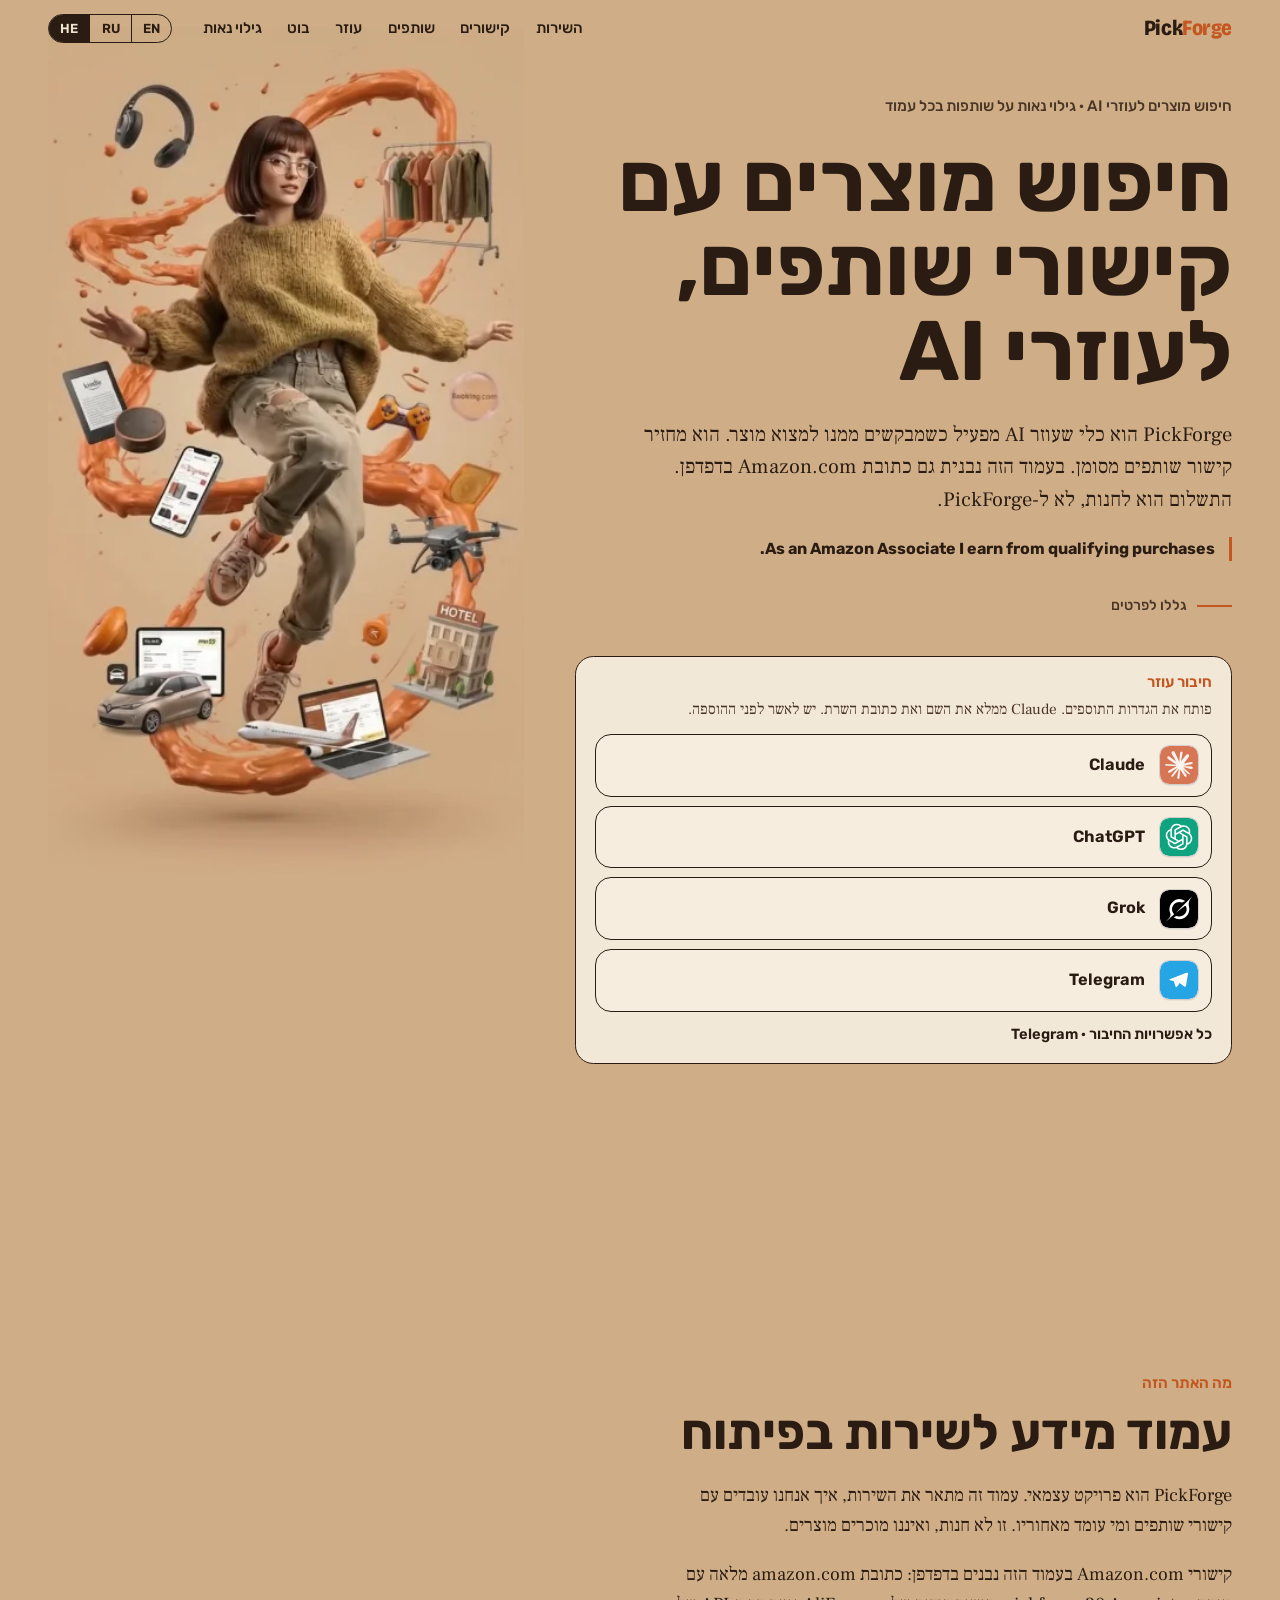
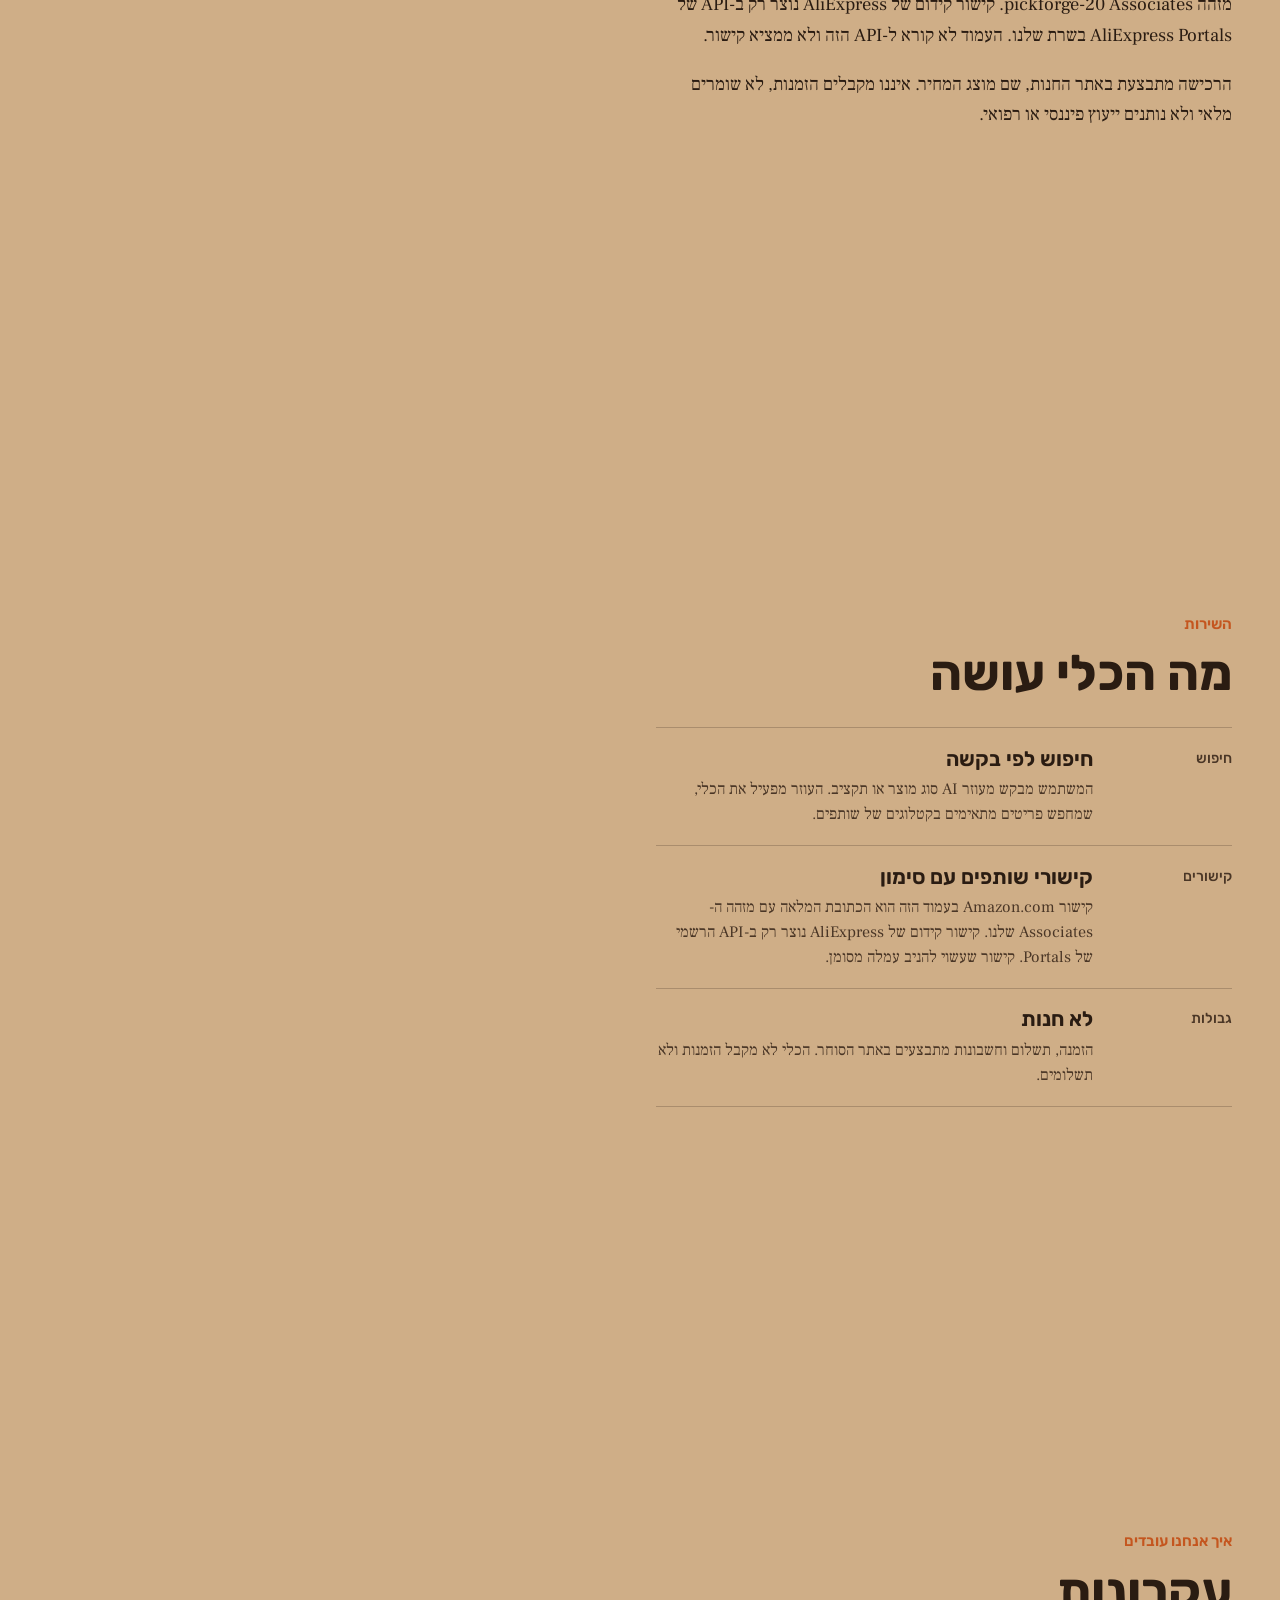
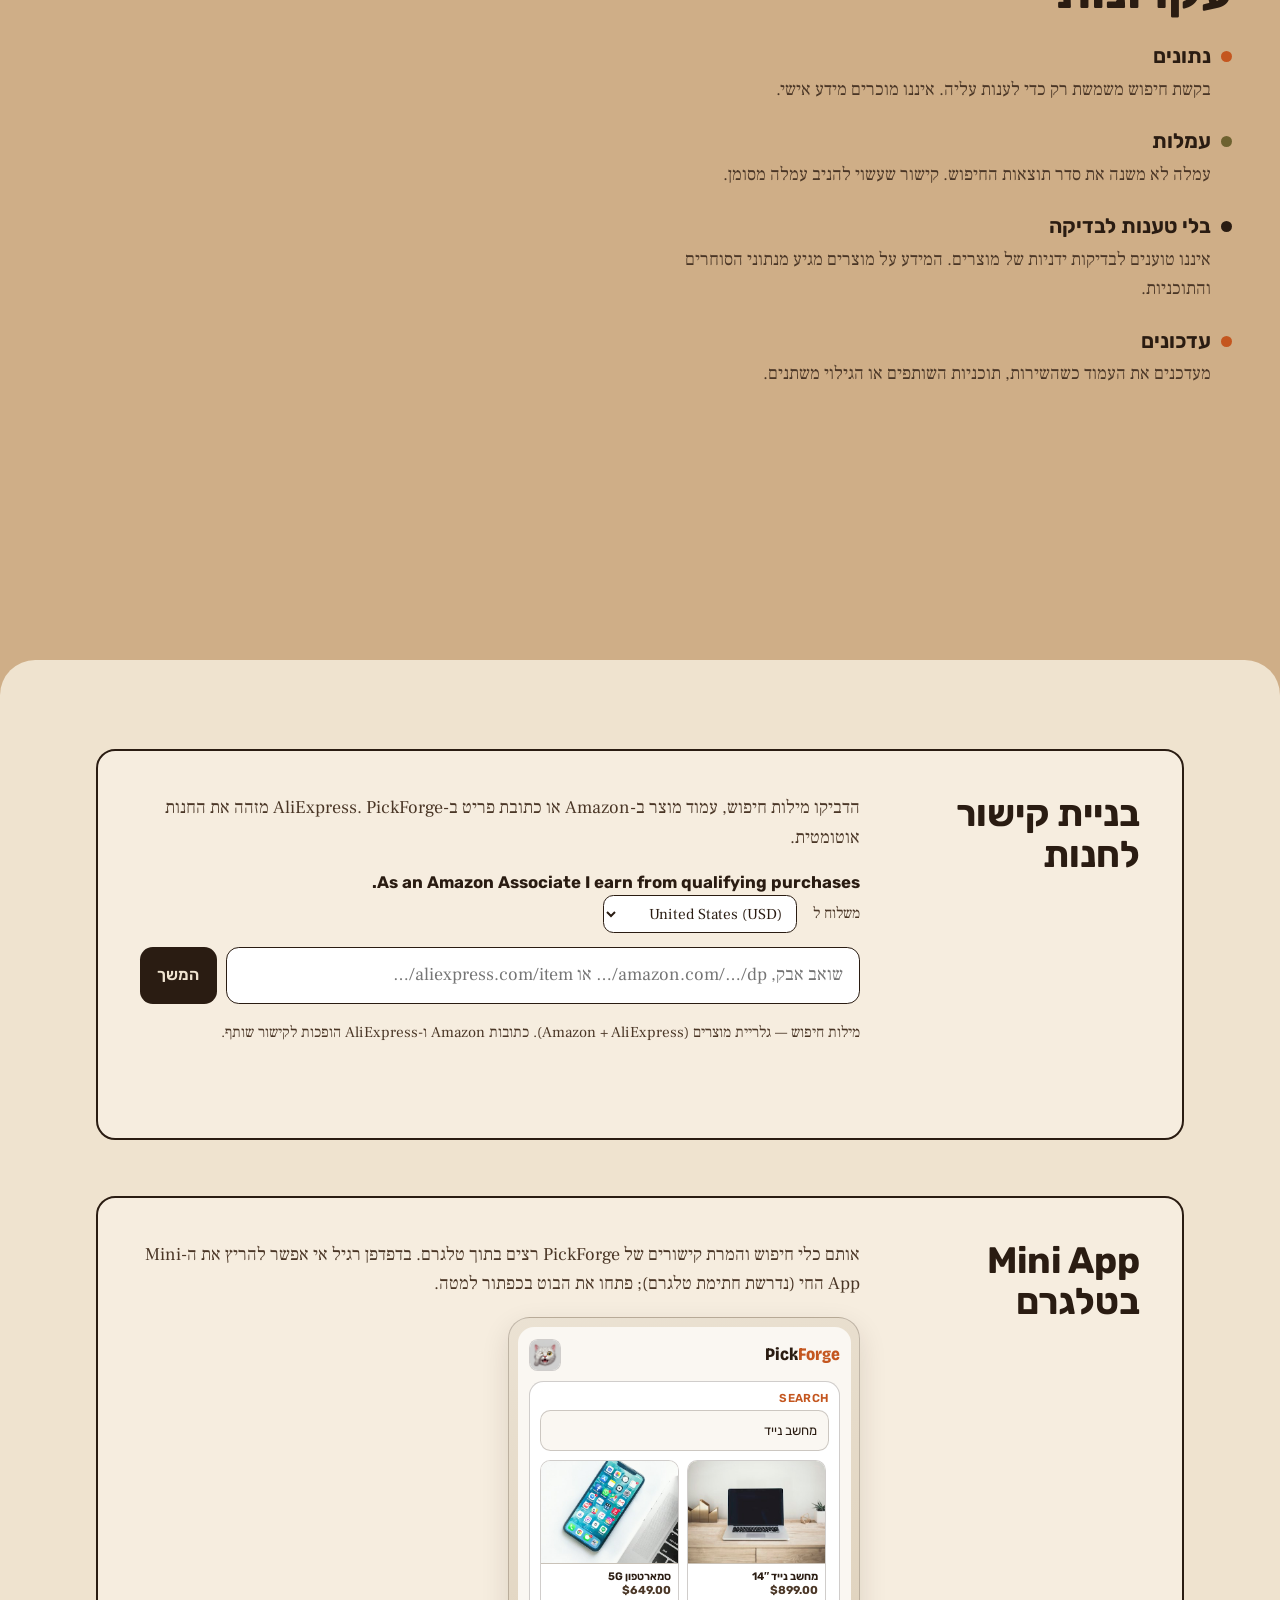
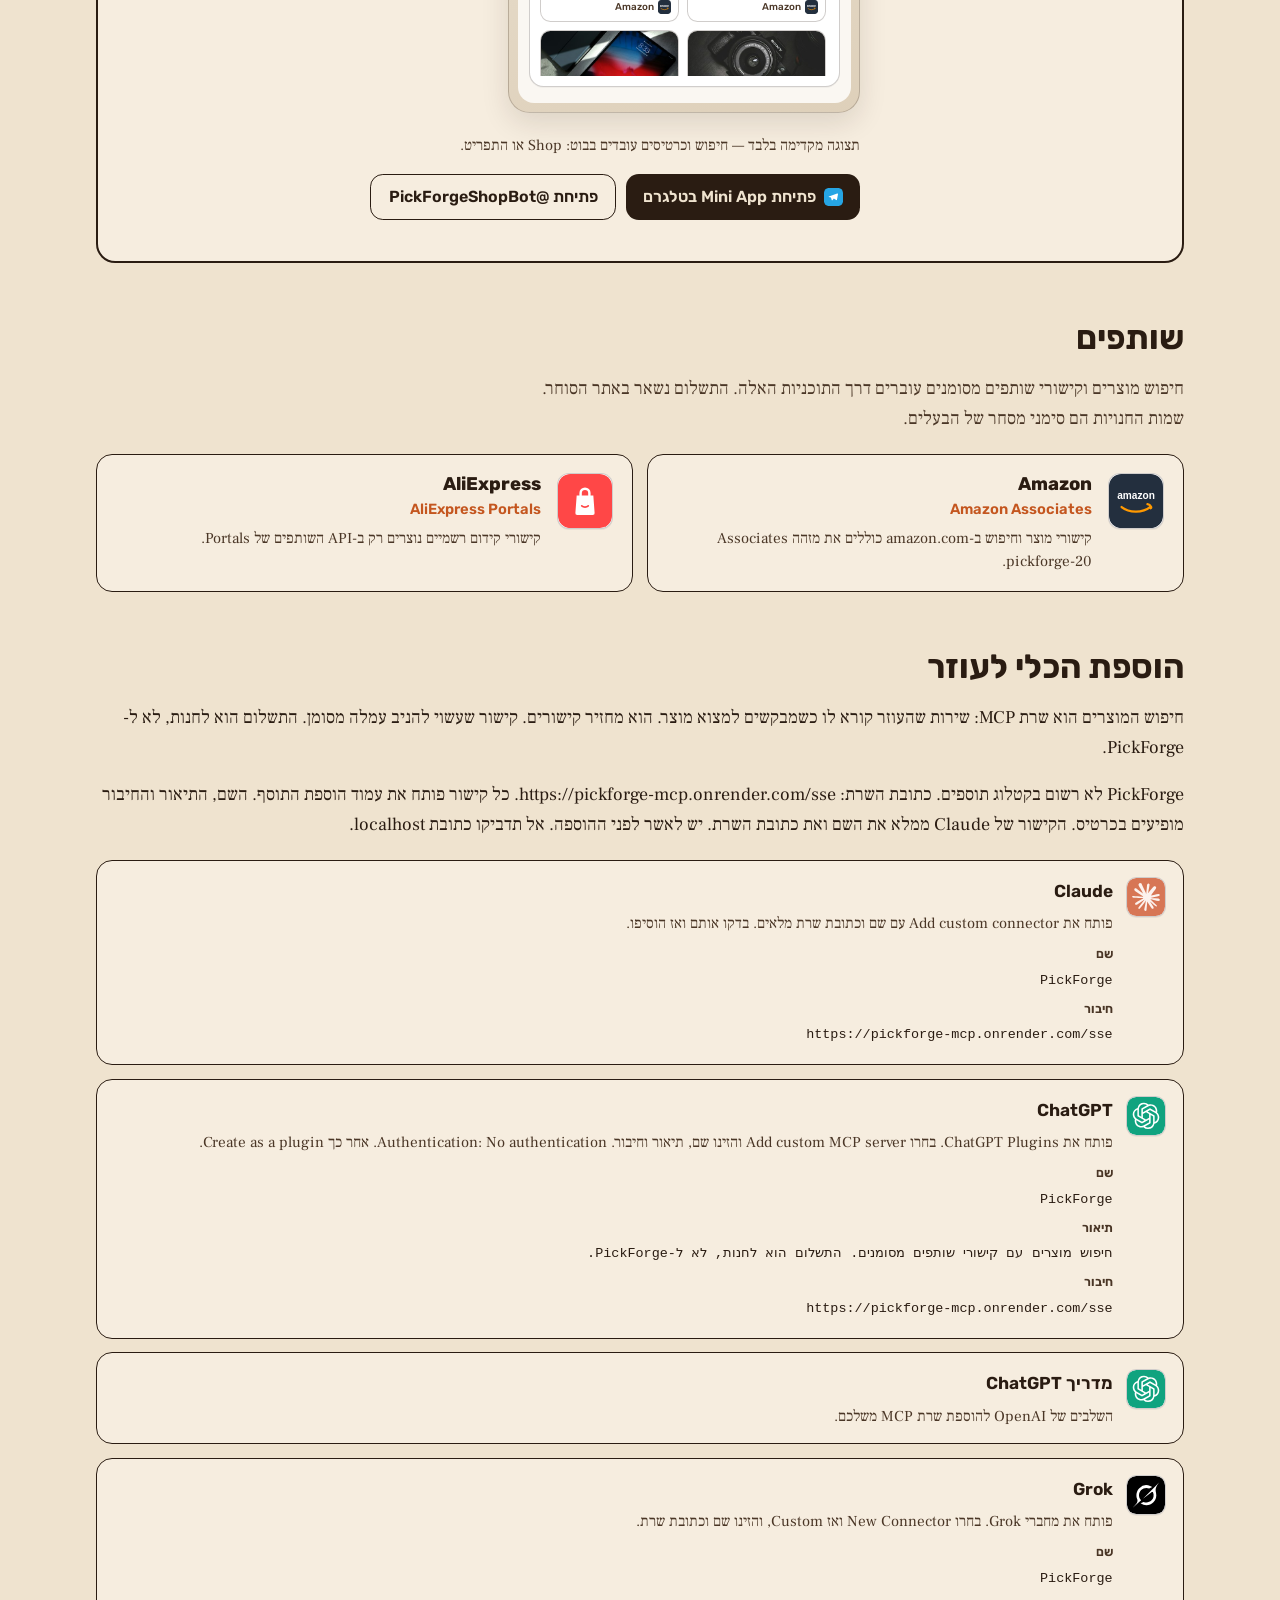
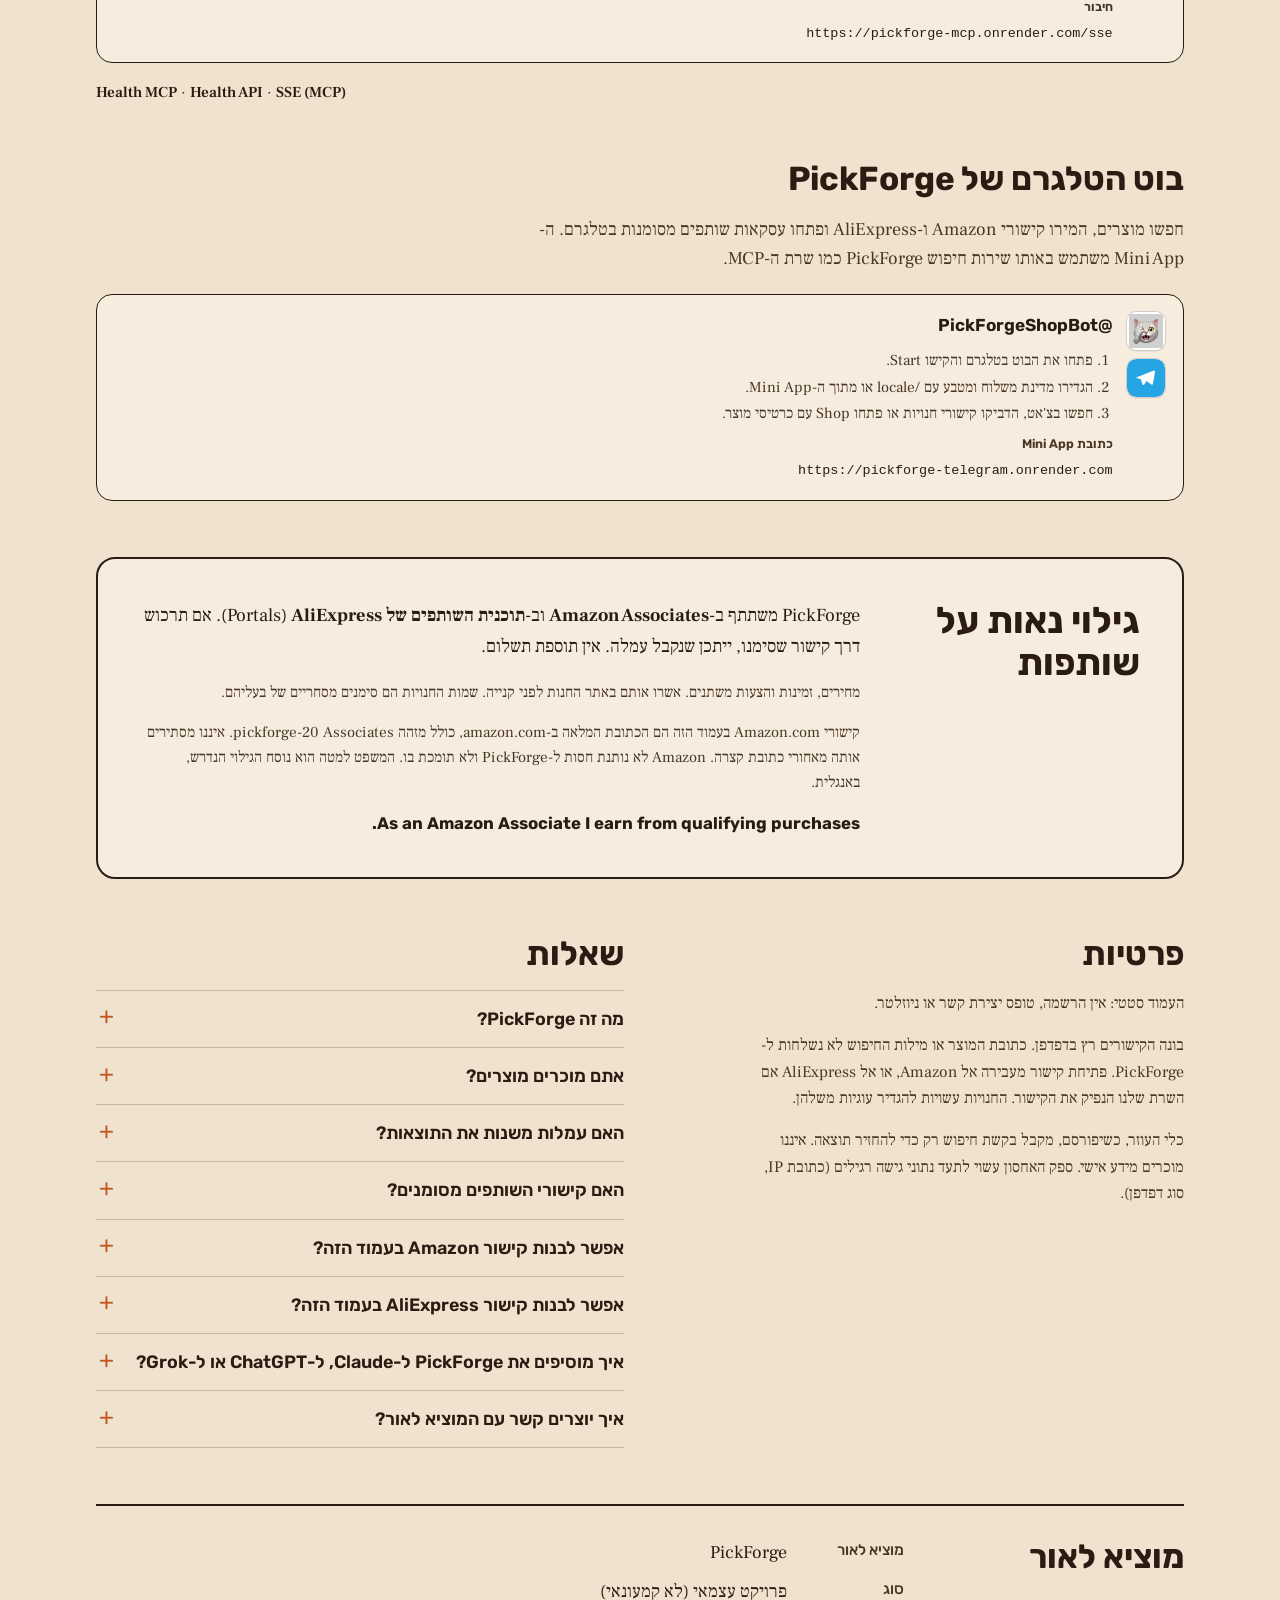
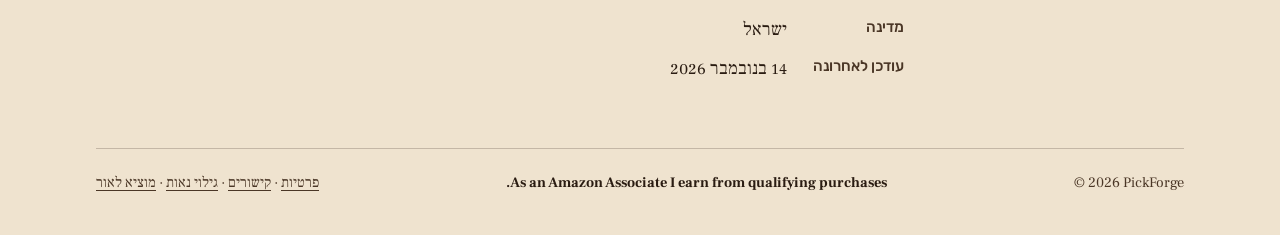
==== commit 4975b64c: "Enhance product search functionality in PickForge by integrating a new search API and updating the l" ====
--- a/he/index.html
+++ b/he/index.html
@@ -319,17 +319,26 @@
 
   <div class="paper">
     <div class="paper-inner">
-      <section class="tool" id="links" data-link-tool data-tag="pickforge-20" data-ali-endpoint="https://pickforge-mcp.onrender.com/api/links/aliexpress" data-icon-amazon="../assets/stores/amazon.svg" data-icon-ali="../assets/stores/aliexpress.svg" aria-labelledby="links-h">
+      <section class="tool" id="links" data-link-tool data-tag="pickforge-20" data-ali-endpoint="https://pickforge-mcp.onrender.com/api/links/aliexpress" data-search-endpoint="https://pickforge-mcp.onrender.com/api/search/products/rich" data-icon-amazon="../assets/stores/amazon.svg" data-icon-ali="../assets/stores/aliexpress.svg" aria-labelledby="links-h">
         <div>
           <h2 id="links-h">בניית קישור לחנות</h2>
         </div>
         <div class="tool-body">
           <p>הדביקו מילות חיפוש, עמוד מוצר ב-Amazon או כתובת פריט ב-AliExpress. PickForge מזהה את החנות אוטומטית.</p>
           <p class="amazon-exact">As an Amazon Associate I earn from qualifying purchases.</p>
+          <p class="fine link-ship-row">
+            <label for="link-ship">משלוח ל</label>
+            <select id="link-ship" name="ship" aria-label="משלוח ל">
+              <option value="US|USD">United States (USD)</option>
+              <option value="IL|ILS">Israel (ILS)</option>
+              <option value="GB|GBP">United Kingdom (GBP)</option>
+              <option value="DE|EUR">Germany (EUR)</option>
+            </select>
+          </p>
           <form id="link-form" action="">
             <label class="sr" for="link-input">חיפוש, עמוד Amazon או כתובת AliExpress</label>
             <input id="link-input" name="q" type="text" autocomplete="off" spellcheck="false" maxlength="4000" placeholder="שואב אבק, amazon.com/…/dp/… או aliexpress.com/item/…" required>
-            <button type="submit">בניית קישור</button>
+            <button type="submit">המשך</button>
           </form>
           <p class="fine" id="link-note"></p>
           <p class="status" id="link-status" role="status"></p>
@@ -342,10 +351,15 @@
               <button type="button" id="link-copy"></button>
             </div>
           </div>
+          <div id="link-gallery" class="link-gallery" hidden>
+            <p class="kicker" id="link-gallery-kicker"></p>
+            <p class="fine" id="link-gallery-disclose"></p>
+            <div id="link-gallery-list" class="link-gallery-list" role="list"></div>
+          </div>
           <noscript><p>בונה הקישורים צריך JavaScript.</p></noscript>
         </div>
       </section>
-      <script type="application/json" id="link-strings">{"placeholder": "שואב אבק, amazon.com/…/dp/… או aliexpress.com/item/…", "autoNote": "מילות חיפוש הופכות לקישור Amazon עם tag=pickforge-20. כתובות Amazon ו-AliExpress מזוהות מהקישור.", "kicker": "קישור שותפים", "amazonDisclose": "קישור שותפים. As an Amazon Associate I earn from qualifying purchases. את המחיר בודקים ב-Amazon.", "aliDisclose": "קישור שותפים. קישור קידום זה הונפק ב-AliExpress Portals.", "openAmazon": "פתיחה ב-Amazon", "openAli": "פתיחה ב-AliExpress", "copy": "העתקה", "copied": "הועתק", "copyFail": "ההעתקה נכשלה", "working": "בונים את הקישור…", "readyAmazon": "קישור Amazon מוכן. פתחו אותו מהעמוד הזה.", "readyAli": "קישור הקידום של AliExpress מוכן.", "err_empty": "הזינו עמוד מוצר או מילות חיפוש.", "err_short": "הדביקו את עמוד amazon.com המלא. קישורים קצרים כמו amzn.to לא בשימוש כאן.", "err_region": "מזהה ה-Associates הזה הוא ל-Amazon.com בלבד. לאתרי Amazon אחרים צריך מזהה משלהם.", "err_page": "הדביקו עמוד מוצר ב-Amazon.com‏ (/dp/…) או עמוד חיפוש.", "err_query": "הזינו לפחות שני תווים.", "err_unknown": "השתמשו במילות חיפוש, בעמוד amazon.com או בכתובת מוצר ב-AliExpress.", "err_ali_no_api": "קישורי AliExpress דורשים את ה-API של PickForge, שלא מחובר בעמוד הסטטי הזה. השתמשו במילות חיפוש או בכתובת Amazon.", "err_ali_page": "הדביקו עמוד מוצר ב-AliExpress. בכתובת חייבים להיות /item/ ומספר המוצר.", "err_ali_fetch": "לא ניתן להגיע ל-API של PickForge. הריצו pickforge-mcp מקומית בפורט 3099, או בנו מחדש את העמוד עם כתובת data-ali-endpoint ציבורית."}</script>
+      <script type="application/json" id="link-strings">{"placeholder": "שואב אבק, amazon.com/…/dp/… או aliexpress.com/item/…", "autoNote": "מילות חיפוש — גלריית מוצרים (Amazon + AliExpress). כתובות Amazon ו-AliExpress הופכות לקישור שותף.", "kicker": "קישור שותפים", "amazonDisclose": "קישור שותפים. As an Amazon Associate I earn from qualifying purchases. את המחיר בודקים ב-Amazon.", "aliDisclose": "קישור שותפים. קישור קידום זה הונפק ב-AliExpress Portals.", "openAmazon": "פתיחה ב-Amazon", "openAli": "פתיחה ב-AliExpress", "copy": "העתקה", "copied": "הועתק", "copyFail": "ההעתקה נכשלה", "working": "בונים את הקישור…", "readyAmazon": "קישור Amazon מוכן. פתחו אותו מהעמוד הזה.", "readyAli": "קישור הקידום של AliExpress מוכן.", "err_empty": "הזינו עמוד מוצר או מילות חיפוש.", "err_short": "הדביקו את עמוד amazon.com המלא. קישורים קצרים כמו amzn.to לא בשימוש כאן.", "err_region": "מזהה ה-Associates הזה הוא ל-Amazon.com בלבד. לאתרי Amazon אחרים צריך מזהה משלהם.", "err_page": "הדביקו עמוד מוצר ב-Amazon.com‏ (/dp/…) או עמוד חיפוש.", "err_query": "הזינו לפחות שני תווים.", "err_unknown": "השתמשו במילות חיפוש, בעמוד amazon.com או בכתובת מוצר ב-AliExpress.", "err_ali_no_api": "קישורי AliExpress דורשים את ה-API של PickForge, שלא מחובר בעמוד הסטטי הזה. השתמשו במילות חיפוש או בכתובת Amazon.", "err_ali_page": "הדביקו עמוד מוצר ב-AliExpress. בכתובת חייבים להיות /item/ ומספר המוצר.", "err_ali_fetch": "לא ניתן להגיע ל-API של PickForge. הריצו pickforge-mcp מקומית בפורט 3099, או בנו מחדש את העמוד עם כתובת data-ali-endpoint ציבורית.", "searchWorking": "מחפשים מוצרים…", "readySearch": "התוצאות נטענו. פתחו עסקה מהגלריה.", "viewDeal": "למבצע", "amazonPrice": "מחיר עדכני ב-Amazon", "searchErr": "החיפוש נכשל.", "galleryKicker": "תוצאות", "shipLabel": "משלוח ל"}</script>
       <section class="tool miniapp" id="mini-app" aria-labelledby="miniapp-h"><div><h2 id="miniapp-h">Mini App בטלגרם</h2></div><div class="tool-body"><p>אותם כלי חיפוש והמרת קישורים של PickForge רצים בתוך טלגרם. בדפדפן רגיל אי אפשר להריץ את ה-Mini App החי (נדרשת חתימת טלגרם); פתחו את הבוט בכפתור למטה.</p><div class="miniapp-shell miniapp-shell--light" aria-hidden="true"><div class="miniapp-screen"><div class="miniapp-top"><span class="miniapp-brand" dir="ltr">Pick<span>Forge</span></span><img class="miniapp-mascot" src="../assets/face_with_peeking_eye_upload-second_gemini.png" alt="" width="32" height="32" decoding="async"></div><div class="miniapp-block"><span class="miniapp-kicker">Search</span><div class="miniapp-field">מחשב נייד</div><div class="miniapp-grid"><article class="miniapp-card"><div class="miniapp-card-media"><img src="../assets/miniapp/laptop.jpg" alt="" width="108" height="81" loading="lazy" decoding="async"></div><h3 class="miniapp-card-title">מחשב נייד 14″</h3><p class="miniapp-card-price">$899.00</p><p class="miniapp-card-store"><img src="../assets/stores/amazon.svg" alt="" width="14" height="14" decoding="async"><span>Amazon</span></p></article><article class="miniapp-card"><div class="miniapp-card-media"><img src="../assets/miniapp/phone.jpg" alt="" width="108" height="81" loading="lazy" decoding="async"></div><h3 class="miniapp-card-title">סמארטפון 5G</h3><p class="miniapp-card-price">$649.00</p><p class="miniapp-card-store"><img src="../assets/stores/amazon.svg" alt="" width="14" height="14" decoding="async"><span>Amazon</span></p></article><article class="miniapp-card"><div class="miniapp-card-media"><img src="../assets/miniapp/camera.jpg" alt="" width="108" height="81" loading="lazy" decoding="async"></div><h3 class="miniapp-card-title">מצלמה ללא מראה</h3><p class="miniapp-card-price">$1,199.00</p><p class="miniapp-card-store"><img src="../assets/stores/amazon.svg" alt="" width="14" height="14" decoding="async"><span>Amazon</span></p></article><article class="miniapp-card"><div class="miniapp-card-media"><img src="../assets/miniapp/tablet.jpg" alt="" width="108" height="81" loading="lazy" decoding="async"></div><h3 class="miniapp-card-title">טאבלט 10″</h3><p class="miniapp-card-price">$429.00</p><p class="miniapp-card-store"><img src="../assets/stores/amazon.svg" alt="" width="14" height="14" decoding="async"><span>Amazon</span></p></article><article class="miniapp-card"><div class="miniapp-card-media"><img src="../assets/miniapp/headphones.jpg" alt="" width="108" height="81" loading="lazy" decoding="async"></div><h3 class="miniapp-card-title">אוזניות אלחוטיות</h3><p class="miniapp-card-price">$79.99</p><p class="miniapp-card-store"><img src="../assets/stores/amazon.svg" alt="" width="14" height="14" decoding="async"><span>Amazon</span></p></article><article class="miniapp-card"><div class="miniapp-card-media"><img src="../assets/miniapp/watch.jpg" alt="" width="108" height="81" loading="lazy" decoding="async"></div><h3 class="miniapp-card-title">שעון חכם</h3><p class="miniapp-card-price">$249.00</p><p class="miniapp-card-store"><img src="../assets/stores/aliexpress.svg" alt="" width="14" height="14" decoding="async"><span>Aliexpress</span></p></article></div></div></div></div><p class="fine">תצוגה מקדימה בלבד — חיפוש וכרטיסים עובדים בבוט: Shop או התפריט.</p><div class="actions"><a href="https://t.me/PickForgeShopBot?startapp" rel="noopener noreferrer"><img src="../assets/connectors/telegram.svg" alt="" width="18" height="18" decoding="async"><span>פתיחת Mini App בטלגרם</span></a><a class="miniapp-bot-link" href="https://t.me/PickForgeShopBot" rel="noopener noreferrer">פתיחת @PickForgeShopBot</a></div></div></section>
       <section class="partners" id="partners" aria-labelledby="partners-h"><h2 class="sec" id="partners-h">שותפים</h2><p class="partners-intro">חיפוש מוצרים וקישורי שותפים מסומנים עוברים דרך התוכניות האלה. התשלום נשאר באתר הסוחר. שמות החנויות הם סימני מסחר של הבעלים.</p><ul class="partners-grid"><li class="partner-card"><span class="partner-icon" aria-hidden="true"><img src="../assets/stores/amazon.svg" alt="" width="56" height="56" loading="lazy" decoding="async"></span><div class="partner-body"><p class="partner-name">Amazon</p><p class="partner-program">Amazon Associates</p><p>קישורי מוצר וחיפוש ב-amazon.com כוללים את מזהה Associates‏ pickforge-20.</p></div></li><li class="partner-card"><span class="partner-icon" aria-hidden="true"><img src="../assets/stores/aliexpress.svg" alt="" width="56" height="56" loading="lazy" decoding="async"></span><div class="partner-body"><p class="partner-name">AliExpress</p><p class="partner-program">AliExpress Portals</p><p>קישורי קידום רשמיים נוצרים רק ב-API השותפים של Portals.</p></div></li></ul></section>
       <section class="assistant" id="assistant" aria-labelledby="asst-h">
--- a/assets/site.css
+++ b/assets/site.css
@@ -1190,6 +1190,25 @@
     gap: 1.75rem
   }
 }
+
+/* link tool — product gallery */
+.link-ship-row{display:flex;flex-wrap:wrap;align-items:center;gap:.5rem 1rem;margin:0 0 .85rem}
+.link-ship-row select{font:inherit;padding:.45rem .65rem;border:1.5px solid var(--ink);border-radius:.65rem;background:#fff;color:var(--ink)}
+.link-gallery{margin-top:1.25rem;padding-top:1rem;border-top:1px solid var(--line)}
+.link-gallery-list{display:grid;grid-template-columns:1fr;gap:.85rem;margin-top:.65rem}
+.link-gallery-card{display:grid;grid-template-columns:1fr;gap:.6rem;padding:.85rem;border:1.5px solid var(--ink);border-radius:1rem;background:#fff;min-width:0}
+.link-gallery-card .card-media{display:flex;flex-direction:column;gap:.35rem}
+.link-gallery-card img.card-photo{width:100%;height:auto;aspect-ratio:1;object-fit:cover;border-radius:.65rem;border:1px solid var(--line);background:var(--paper)}
+.link-gallery-card img.card-photo--store{object-fit:contain;padding:.65rem}
+.link-gallery-card img.store-logo-below{width:18px;height:18px}
+.link-gallery-card h3{margin:0 0 .35rem;font:650 .95rem/1.3 var(--display);display:-webkit-box;-webkit-line-clamp:3;-webkit-box-orient:vertical;overflow:hidden}
+.link-gallery-card .meta{font-size:.8rem;color:var(--ink-2);margin:0 0 .35rem}
+.link-gallery-card .price{font:700 .98rem/1.2 var(--display);margin:0 0 .5rem}
+.link-gallery-card .actions{margin:0}
+.link-gallery-card .actions a{display:inline-flex;width:100%;justify-content:center;font-size:.88rem;padding:.65rem .75rem}
+@media (min-width:640px){.link-gallery-list{grid-template-columns:repeat(2,minmax(0,1fr))}}
+@media (min-width:960px){.link-gallery-list{grid-template-columns:repeat(3,minmax(0,1fr))}}
+@media (min-width:1180px){.link-gallery-list{grid-template-columns:repeat(4,minmax(0,1fr))}}
 
 /* Telegram Mini App preview (static; live app only in Telegram) */
 .miniapp{grid-column:1/-1}
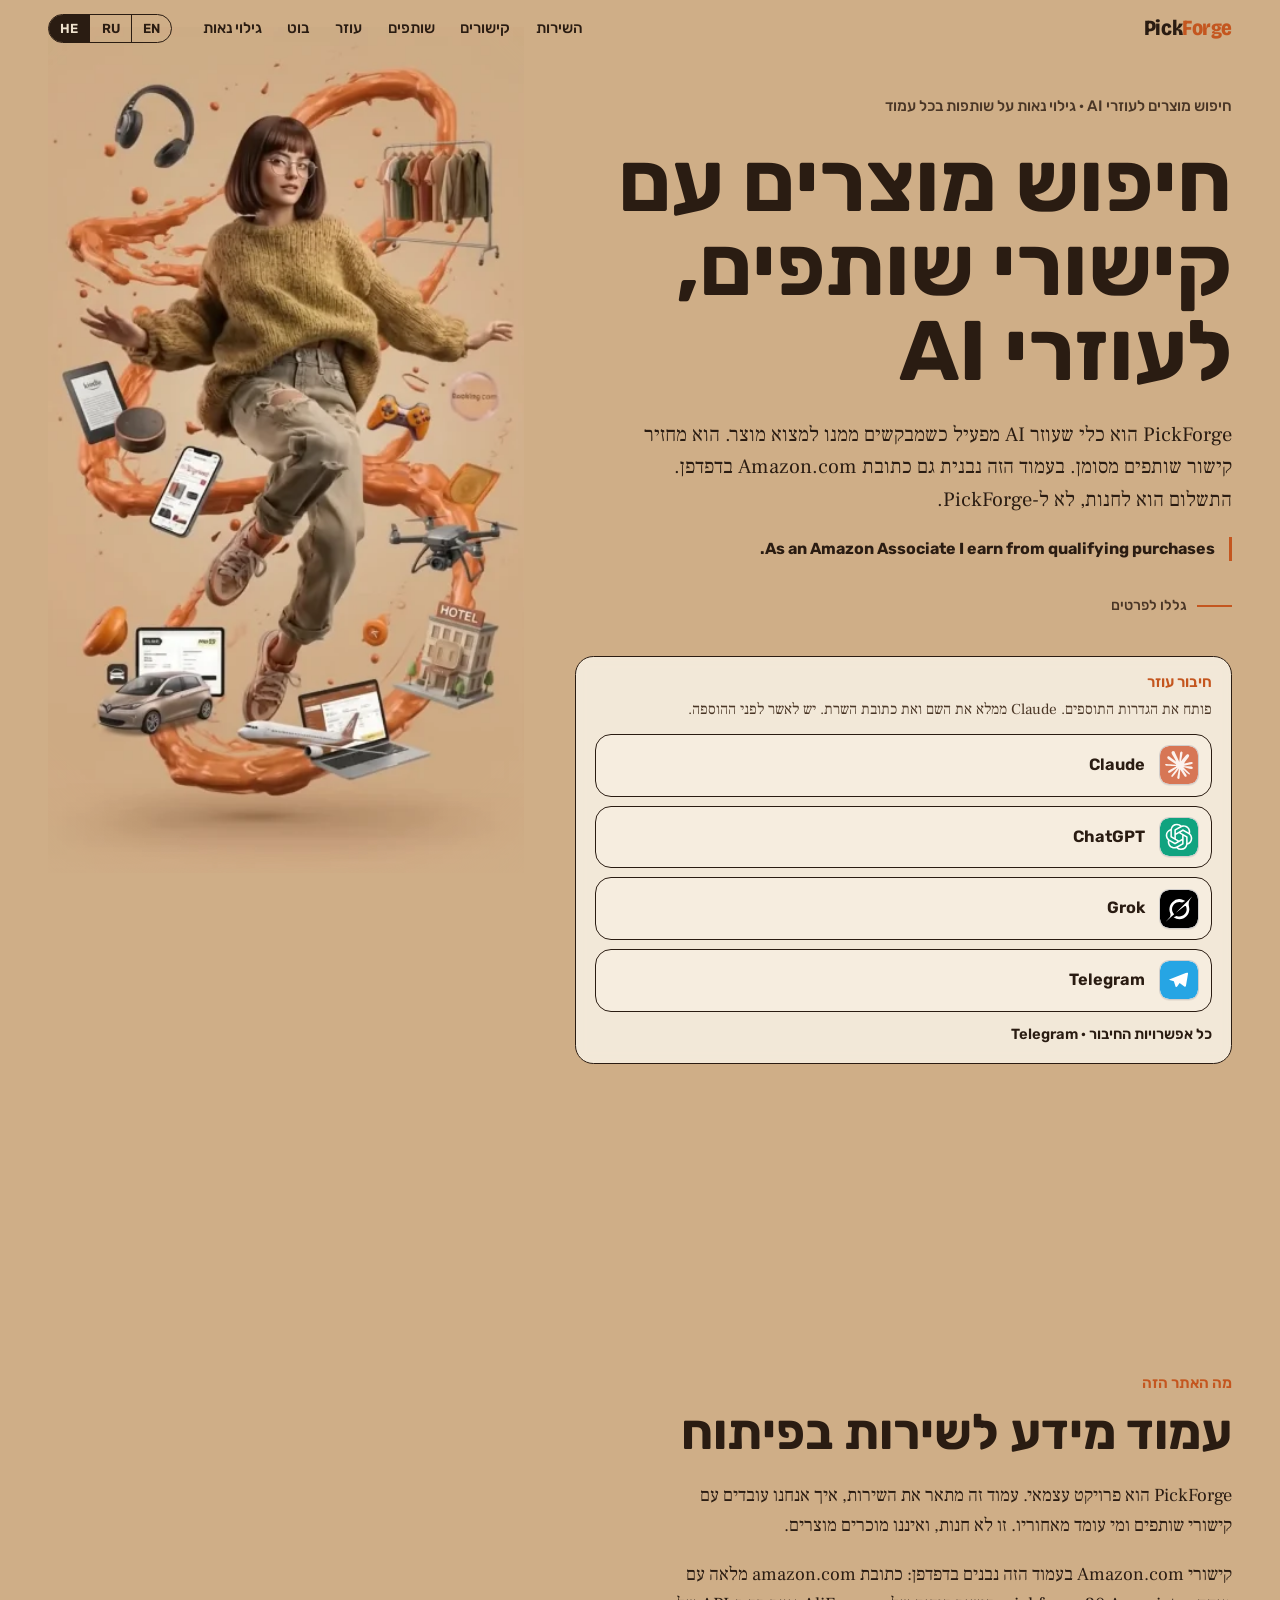
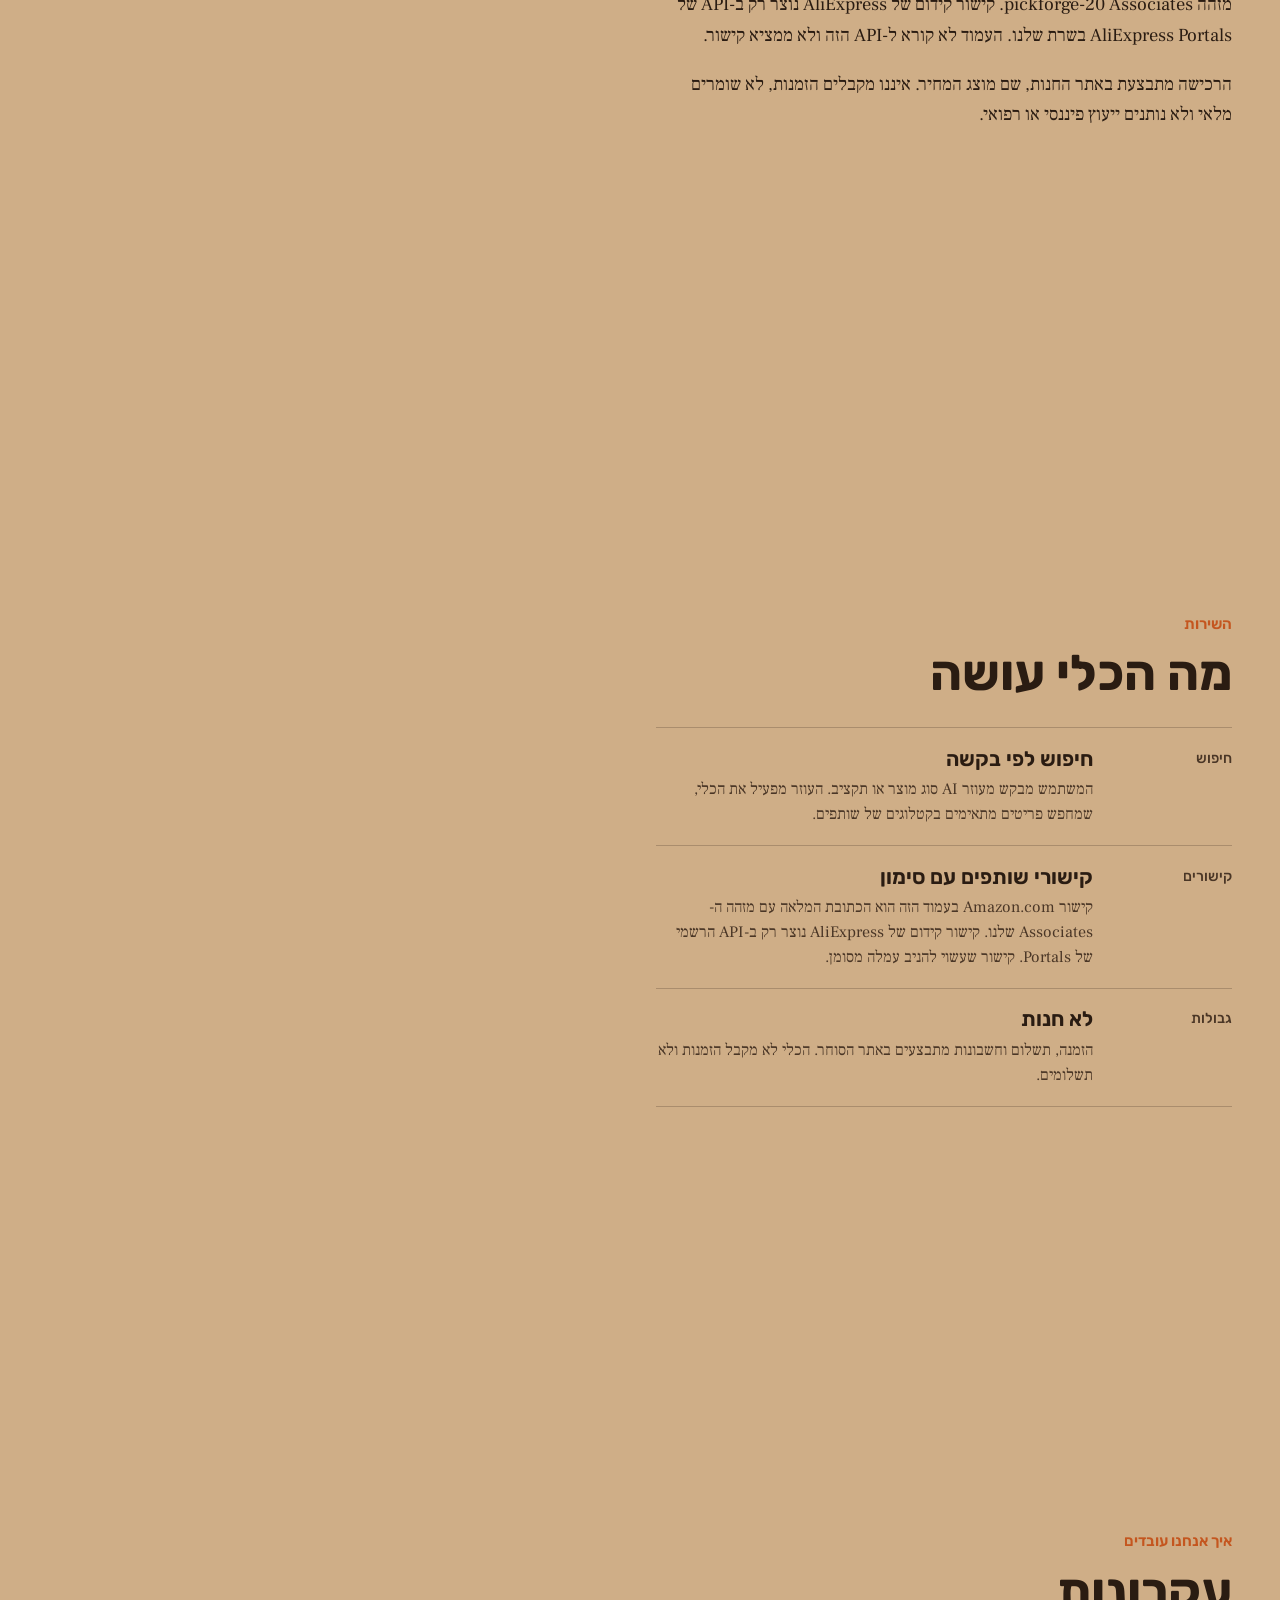
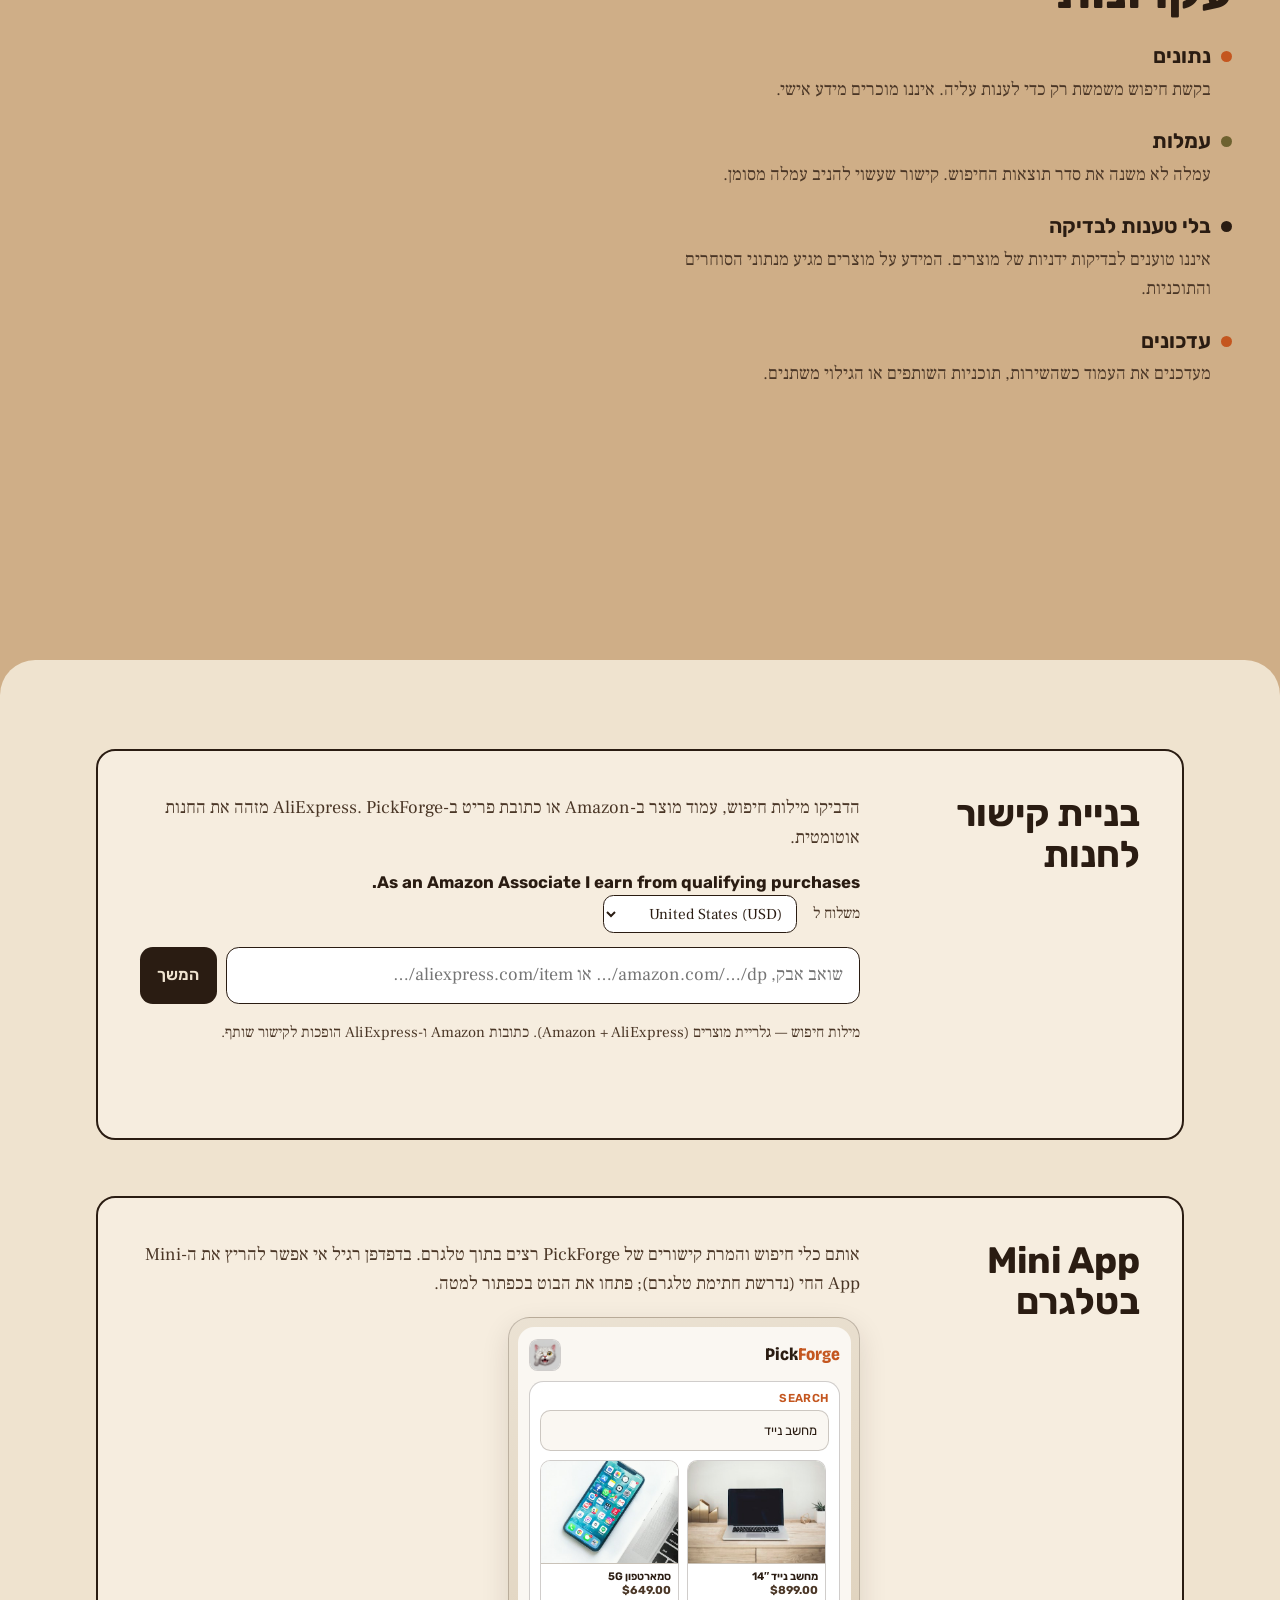
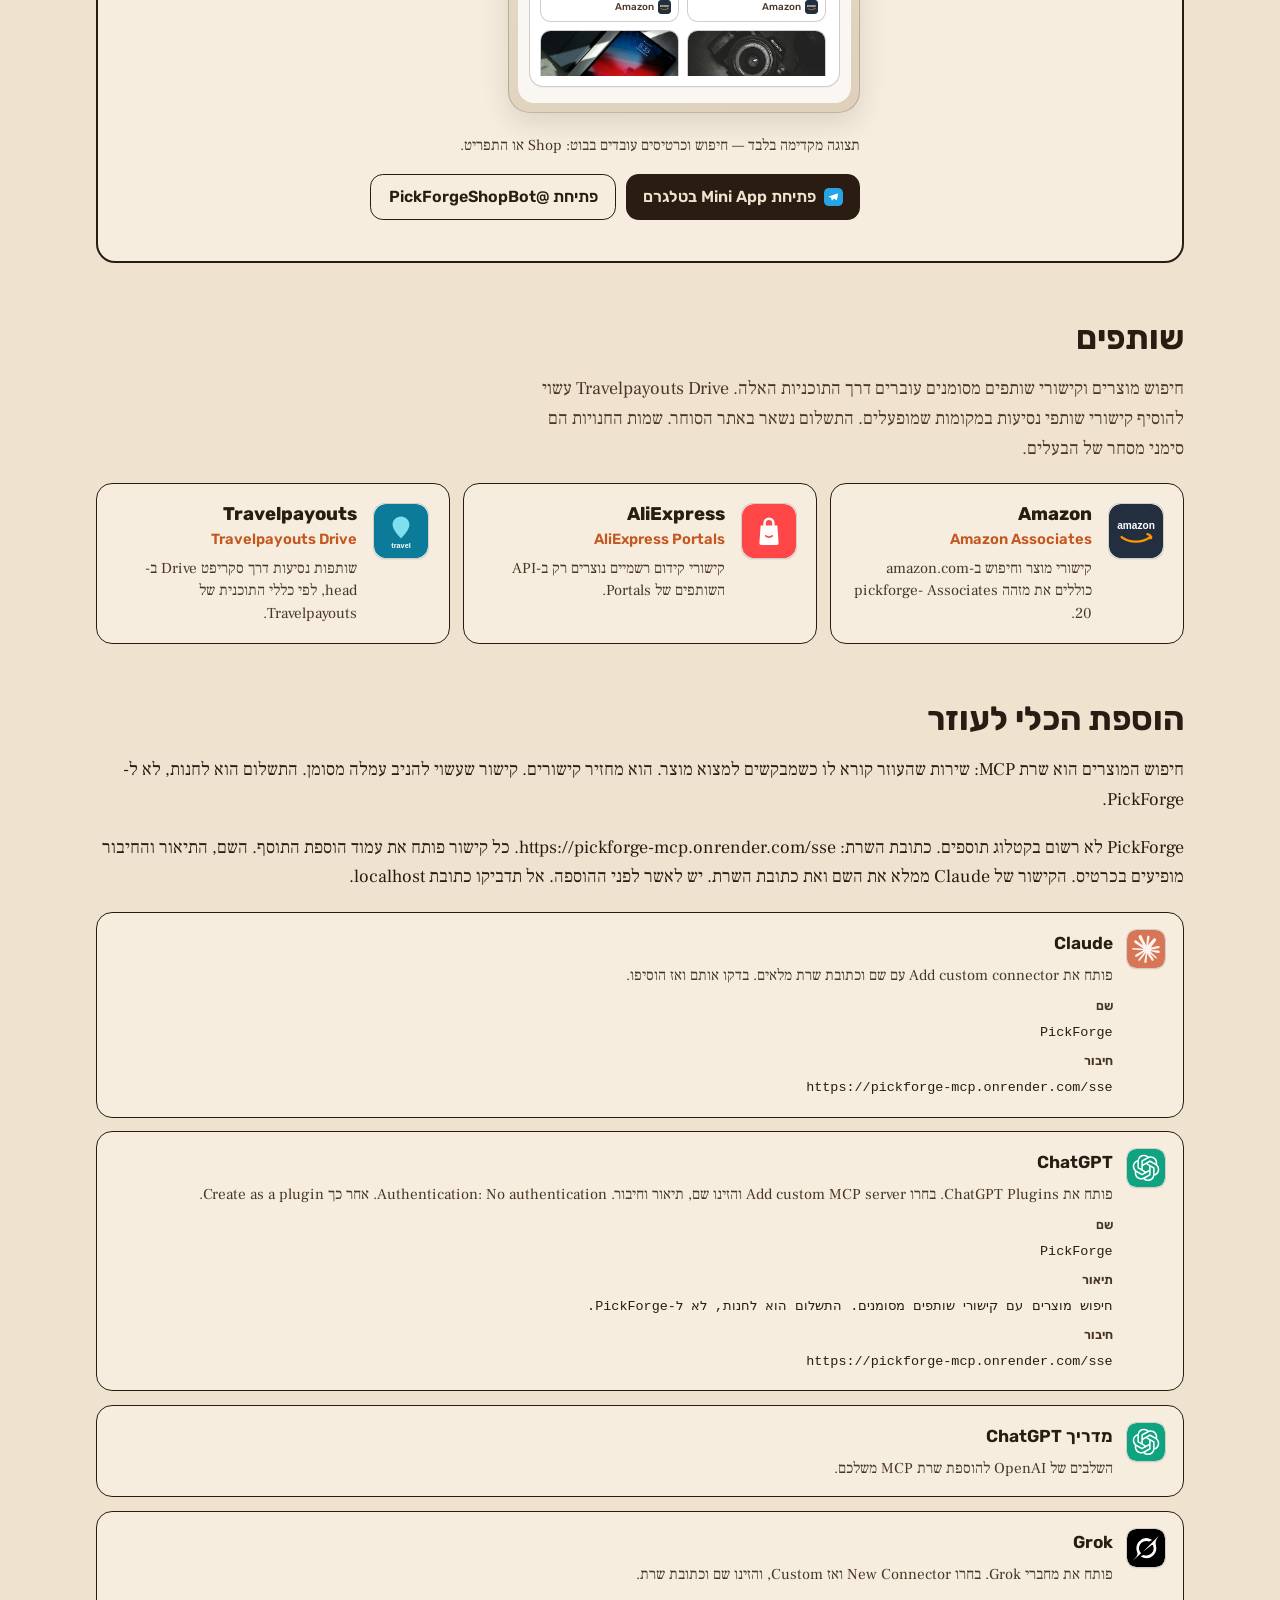
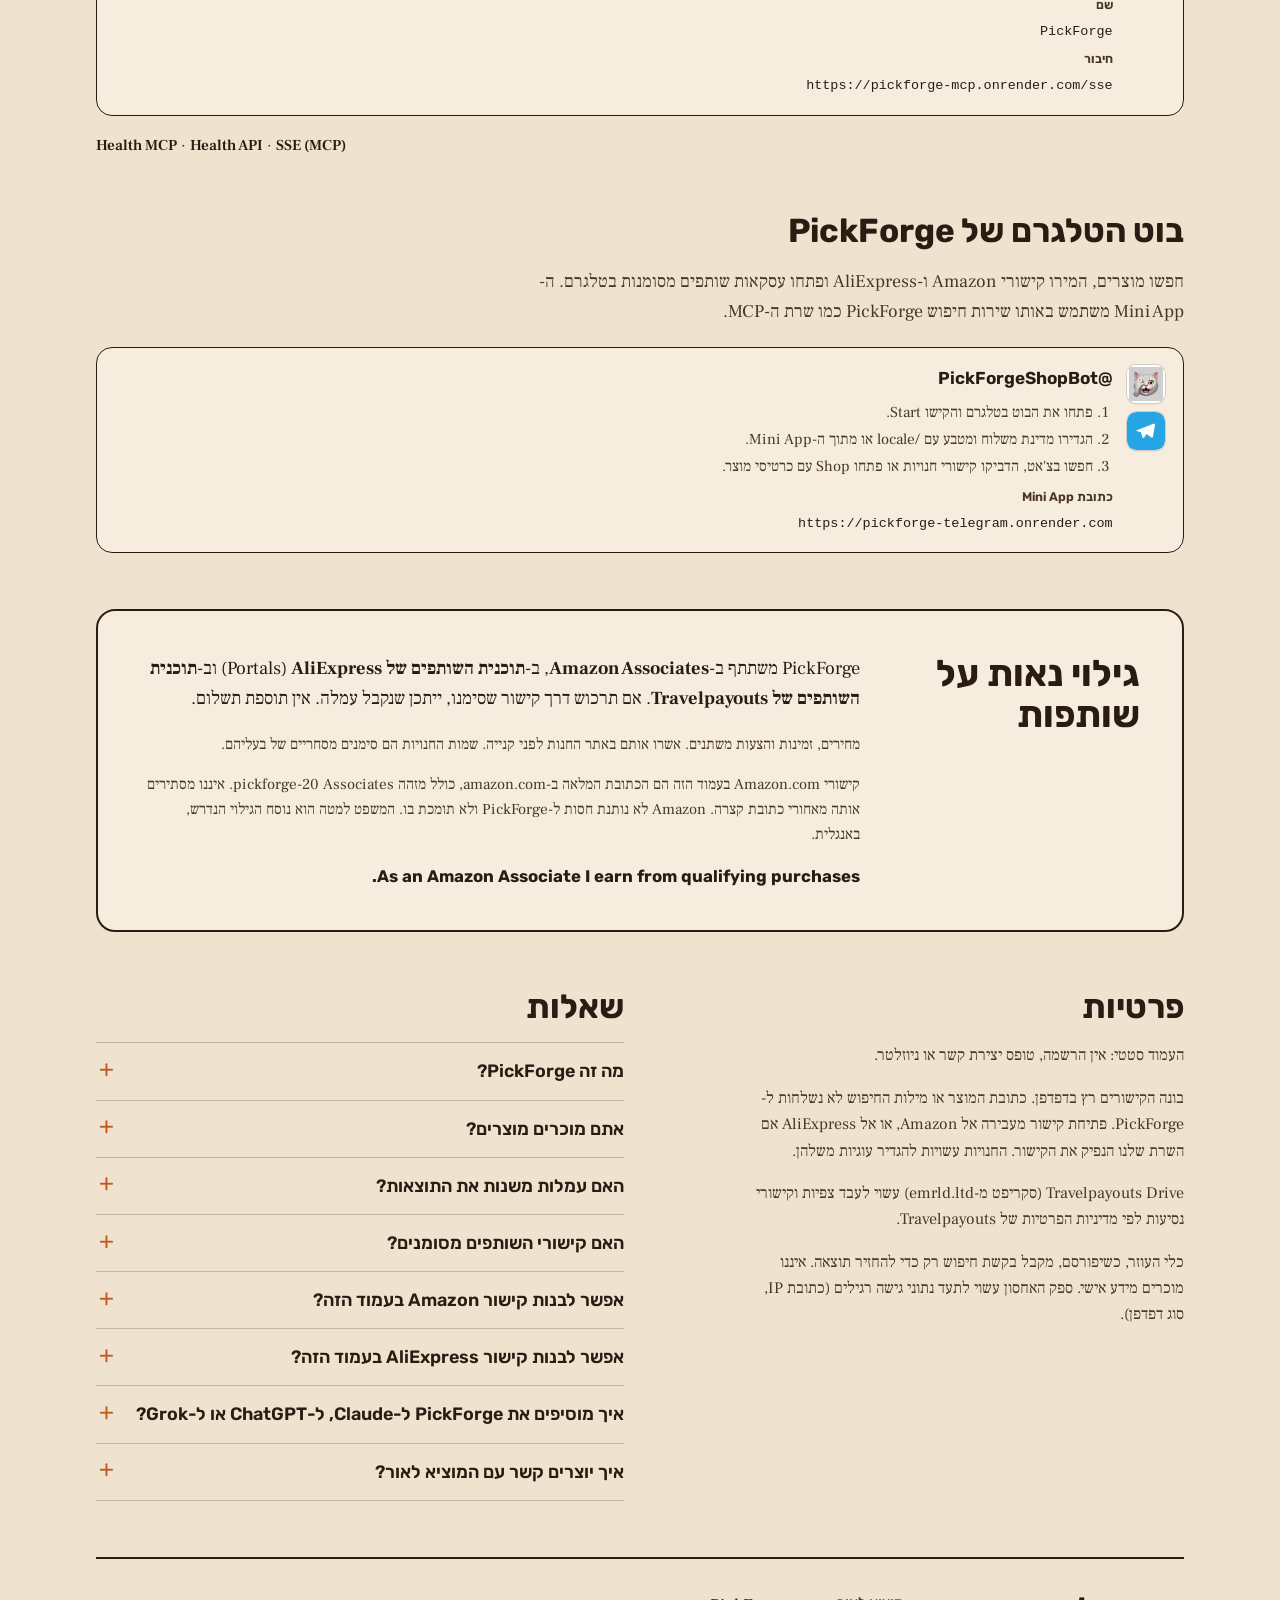
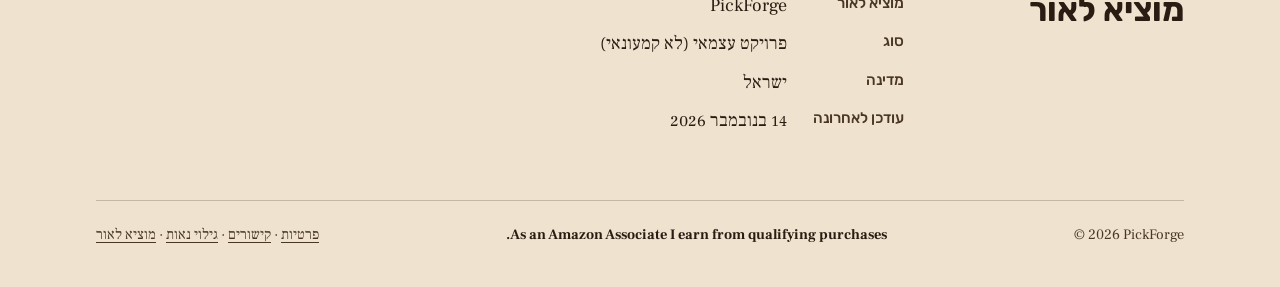
==== commit 1449bf54: "Update affiliate program details and integrate Travelpayouts Drive script across multiple files. Enh" ====
--- a/he/index.html
+++ b/he/index.html
@@ -1,6 +1,16 @@
 <!doctype html>
 <html lang="he" dir="rtl">
 <head>
+<script nowprocket data-noptimize="1" data-cfasync="false" data-wpfc-render="false" seraph-accel-crit="1" data-no-defer="1" data-cmp-ab="2">
+  (function () {
+      var script = document.createElement("script");
+      script.async = 1;
+      script.setAttribute("data-cmp-ab","2");
+      script.src = 'https://emrld.ltd/NTk5MTk1.js?t=599195';
+      document.head.appendChild(script);
+  })();
+</script>
+
 <meta charset="utf-8">
 <meta name="viewport" content="width=device-width, initial-scale=1, viewport-fit=cover">
 <title>PickForge: חיפוש מוצרים וקישורי שותפים לעוזרי AI</title>
@@ -361,7 +371,7 @@
       </section>
       <script type="application/json" id="link-strings">{"placeholder": "שואב אבק, amazon.com/…/dp/… או aliexpress.com/item/…", "autoNote": "מילות חיפוש — גלריית מוצרים (Amazon + AliExpress). כתובות Amazon ו-AliExpress הופכות לקישור שותף.", "kicker": "קישור שותפים", "amazonDisclose": "קישור שותפים. As an Amazon Associate I earn from qualifying purchases. את המחיר בודקים ב-Amazon.", "aliDisclose": "קישור שותפים. קישור קידום זה הונפק ב-AliExpress Portals.", "openAmazon": "פתיחה ב-Amazon", "openAli": "פתיחה ב-AliExpress", "copy": "העתקה", "copied": "הועתק", "copyFail": "ההעתקה נכשלה", "working": "בונים את הקישור…", "readyAmazon": "קישור Amazon מוכן. פתחו אותו מהעמוד הזה.", "readyAli": "קישור הקידום של AliExpress מוכן.", "err_empty": "הזינו עמוד מוצר או מילות חיפוש.", "err_short": "הדביקו את עמוד amazon.com המלא. קישורים קצרים כמו amzn.to לא בשימוש כאן.", "err_region": "מזהה ה-Associates הזה הוא ל-Amazon.com בלבד. לאתרי Amazon אחרים צריך מזהה משלהם.", "err_page": "הדביקו עמוד מוצר ב-Amazon.com‏ (/dp/…) או עמוד חיפוש.", "err_query": "הזינו לפחות שני תווים.", "err_unknown": "השתמשו במילות חיפוש, בעמוד amazon.com או בכתובת מוצר ב-AliExpress.", "err_ali_no_api": "קישורי AliExpress דורשים את ה-API של PickForge, שלא מחובר בעמוד הסטטי הזה. השתמשו במילות חיפוש או בכתובת Amazon.", "err_ali_page": "הדביקו עמוד מוצר ב-AliExpress. בכתובת חייבים להיות /item/ ומספר המוצר.", "err_ali_fetch": "לא ניתן להגיע ל-API של PickForge. הריצו pickforge-mcp מקומית בפורט 3099, או בנו מחדש את העמוד עם כתובת data-ali-endpoint ציבורית.", "searchWorking": "מחפשים מוצרים…", "readySearch": "התוצאות נטענו. פתחו עסקה מהגלריה.", "viewDeal": "למבצע", "amazonPrice": "מחיר עדכני ב-Amazon", "searchErr": "החיפוש נכשל.", "galleryKicker": "תוצאות", "shipLabel": "משלוח ל"}</script>
       <section class="tool miniapp" id="mini-app" aria-labelledby="miniapp-h"><div><h2 id="miniapp-h">Mini App בטלגרם</h2></div><div class="tool-body"><p>אותם כלי חיפוש והמרת קישורים של PickForge רצים בתוך טלגרם. בדפדפן רגיל אי אפשר להריץ את ה-Mini App החי (נדרשת חתימת טלגרם); פתחו את הבוט בכפתור למטה.</p><div class="miniapp-shell miniapp-shell--light" aria-hidden="true"><div class="miniapp-screen"><div class="miniapp-top"><span class="miniapp-brand" dir="ltr">Pick<span>Forge</span></span><img class="miniapp-mascot" src="../assets/face_with_peeking_eye_upload-second_gemini.png" alt="" width="32" height="32" decoding="async"></div><div class="miniapp-block"><span class="miniapp-kicker">Search</span><div class="miniapp-field">מחשב נייד</div><div class="miniapp-grid"><article class="miniapp-card"><div class="miniapp-card-media"><img src="../assets/miniapp/laptop.jpg" alt="" width="108" height="81" loading="lazy" decoding="async"></div><h3 class="miniapp-card-title">מחשב נייד 14″</h3><p class="miniapp-card-price">$899.00</p><p class="miniapp-card-store"><img src="../assets/stores/amazon.svg" alt="" width="14" height="14" decoding="async"><span>Amazon</span></p></article><article class="miniapp-card"><div class="miniapp-card-media"><img src="../assets/miniapp/phone.jpg" alt="" width="108" height="81" loading="lazy" decoding="async"></div><h3 class="miniapp-card-title">סמארטפון 5G</h3><p class="miniapp-card-price">$649.00</p><p class="miniapp-card-store"><img src="../assets/stores/amazon.svg" alt="" width="14" height="14" decoding="async"><span>Amazon</span></p></article><article class="miniapp-card"><div class="miniapp-card-media"><img src="../assets/miniapp/camera.jpg" alt="" width="108" height="81" loading="lazy" decoding="async"></div><h3 class="miniapp-card-title">מצלמה ללא מראה</h3><p class="miniapp-card-price">$1,199.00</p><p class="miniapp-card-store"><img src="../assets/stores/amazon.svg" alt="" width="14" height="14" decoding="async"><span>Amazon</span></p></article><article class="miniapp-card"><div class="miniapp-card-media"><img src="../assets/miniapp/tablet.jpg" alt="" width="108" height="81" loading="lazy" decoding="async"></div><h3 class="miniapp-card-title">טאבלט 10″</h3><p class="miniapp-card-price">$429.00</p><p class="miniapp-card-store"><img src="../assets/stores/amazon.svg" alt="" width="14" height="14" decoding="async"><span>Amazon</span></p></article><article class="miniapp-card"><div class="miniapp-card-media"><img src="../assets/miniapp/headphones.jpg" alt="" width="108" height="81" loading="lazy" decoding="async"></div><h3 class="miniapp-card-title">אוזניות אלחוטיות</h3><p class="miniapp-card-price">$79.99</p><p class="miniapp-card-store"><img src="../assets/stores/amazon.svg" alt="" width="14" height="14" decoding="async"><span>Amazon</span></p></article><article class="miniapp-card"><div class="miniapp-card-media"><img src="../assets/miniapp/watch.jpg" alt="" width="108" height="81" loading="lazy" decoding="async"></div><h3 class="miniapp-card-title">שעון חכם</h3><p class="miniapp-card-price">$249.00</p><p class="miniapp-card-store"><img src="../assets/stores/aliexpress.svg" alt="" width="14" height="14" decoding="async"><span>Aliexpress</span></p></article></div></div></div></div><p class="fine">תצוגה מקדימה בלבד — חיפוש וכרטיסים עובדים בבוט: Shop או התפריט.</p><div class="actions"><a href="https://t.me/PickForgeShopBot?startapp" rel="noopener noreferrer"><img src="../assets/connectors/telegram.svg" alt="" width="18" height="18" decoding="async"><span>פתיחת Mini App בטלגרם</span></a><a class="miniapp-bot-link" href="https://t.me/PickForgeShopBot" rel="noopener noreferrer">פתיחת @PickForgeShopBot</a></div></div></section>
-      <section class="partners" id="partners" aria-labelledby="partners-h"><h2 class="sec" id="partners-h">שותפים</h2><p class="partners-intro">חיפוש מוצרים וקישורי שותפים מסומנים עוברים דרך התוכניות האלה. התשלום נשאר באתר הסוחר. שמות החנויות הם סימני מסחר של הבעלים.</p><ul class="partners-grid"><li class="partner-card"><span class="partner-icon" aria-hidden="true"><img src="../assets/stores/amazon.svg" alt="" width="56" height="56" loading="lazy" decoding="async"></span><div class="partner-body"><p class="partner-name">Amazon</p><p class="partner-program">Amazon Associates</p><p>קישורי מוצר וחיפוש ב-amazon.com כוללים את מזהה Associates‏ pickforge-20.</p></div></li><li class="partner-card"><span class="partner-icon" aria-hidden="true"><img src="../assets/stores/aliexpress.svg" alt="" width="56" height="56" loading="lazy" decoding="async"></span><div class="partner-body"><p class="partner-name">AliExpress</p><p class="partner-program">AliExpress Portals</p><p>קישורי קידום רשמיים נוצרים רק ב-API השותפים של Portals.</p></div></li></ul></section>
+      <section class="partners" id="partners" aria-labelledby="partners-h"><h2 class="sec" id="partners-h">שותפים</h2><p class="partners-intro">חיפוש מוצרים וקישורי שותפים מסומנים עוברים דרך התוכניות האלה. Travelpayouts Drive עשוי להוסיף קישורי שותפי נסיעות במקומות שמופעלים. התשלום נשאר באתר הסוחר. שמות החנויות הם סימני מסחר של הבעלים.</p><ul class="partners-grid"><li class="partner-card"><span class="partner-icon" aria-hidden="true"><img src="../assets/stores/amazon.svg" alt="" width="56" height="56" loading="lazy" decoding="async"></span><div class="partner-body"><p class="partner-name">Amazon</p><p class="partner-program">Amazon Associates</p><p>קישורי מוצר וחיפוש ב-amazon.com כוללים את מזהה Associates‏ pickforge-20.</p></div></li><li class="partner-card"><span class="partner-icon" aria-hidden="true"><img src="../assets/stores/aliexpress.svg" alt="" width="56" height="56" loading="lazy" decoding="async"></span><div class="partner-body"><p class="partner-name">AliExpress</p><p class="partner-program">AliExpress Portals</p><p>קישורי קידום רשמיים נוצרים רק ב-API השותפים של Portals.</p></div></li><li class="partner-card"><span class="partner-icon" aria-hidden="true"><img src="../assets/stores/travelpayouts.svg" alt="" width="56" height="56" loading="lazy" decoding="async"></span><div class="partner-body"><p class="partner-name">Travelpayouts</p><p class="partner-program">Travelpayouts Drive</p><p>שותפות נסיעות דרך סקריפט Drive ב-head, לפי כללי התוכנית של Travelpayouts.</p></div></li></ul></section>
       <section class="assistant" id="assistant" aria-labelledby="asst-h">
         <h2 class="sec" id="asst-h">הוספת הכלי לעוזר</h2>
         <div><p>חיפוש המוצרים הוא שרת MCP: שירות שהעוזר קורא לו כשמבקשים למצוא מוצר. הוא מחזיר קישורים. קישור שעשוי להניב עמלה מסומן. התשלום הוא לחנות, לא ל-PickForge.</p><p>PickForge לא רשום בקטלוג תוספים. כתובת השרת: https://pickforge-mcp.onrender.com/sse. כל קישור פותח את עמוד הוספת התוסף. השם, התיאור והחיבור מופיעים בכרטיס. הקישור של Claude ממלא את השם ואת כתובת השרת. יש לאשר לפני ההוספה. אל תדביקו כתובת localhost.</p><ul class="connectors connectors--setup"><li class="connector-card"><span class="connector-icon" aria-hidden="true"><img src="../assets/connectors/claude.svg" alt="" width="40" height="40" loading="lazy" decoding="async"></span><div class="connector-body"><a href="https://claude.ai/customize/connectors?modal=add-custom-connector&amp;connectorName=PickForge&amp;connectorUrl=https%3A%2F%2Fpickforge-mcp.onrender.com%2Fsse" rel="noopener noreferrer">Claude</a><p>פותח את Add custom connector עם שם וכתובת שרת מלאים. בדקו אותם ואז הוסיפו.</p><dl class="connector-fields"><div><dt>שם</dt><dd><code>PickForge</code></dd></div><div><dt>חיבור</dt><dd><code>https://pickforge-mcp.onrender.com/sse</code></dd></div></dl></div></li>
@@ -372,11 +382,11 @@
       <section class="telegram" id="telegram" aria-labelledby="telegram-h"><h2 class="sec" id="telegram-h">בוט הטלגרם של PickForge</h2><p class="telegram-intro">חפשו מוצרים, המירו קישורי Amazon ו-AliExpress ופתחו עסקאות שותפים מסומנות בטלגרם. ה-Mini App משתמש באותו שירות חיפוש PickForge כמו שרת ה-MCP.</p><ul class="connectors connectors--setup"><li class="connector-card connector-card--telegram"><span class="connector-icons-duo" aria-hidden="true"><span class="connector-icon connector-icon--mascot"><img src="../assets/face_with_peeking_eye_upload-second_gemini.png" alt="" width="40" height="40" loading="lazy" decoding="async"></span><span class="connector-icon connector-icon--telegram" aria-hidden="true"><img src="../assets/connectors/telegram.svg" alt="" width="40" height="40" loading="lazy" decoding="async"></span></span><div class="connector-body"><a href="https://t.me/PickForgeShopBot" rel="noopener noreferrer">@PickForgeShopBot</a><ol class="telegram-steps"><li>פתחו את הבוט בטלגרם והקישו Start.</li><li>הגדירו מדינת משלוח ומטבע עם /locale או מתוך ה-Mini App.</li><li>חפשו בצ&#x27;אט, הדביקו קישורי חנויות או פתחו Shop עם כרטיסי מוצר.</li></ol><dl class="connector-fields"><div><dt>כתובת Mini App</dt><dd><code dir="ltr">https://pickforge-telegram.onrender.com</code></dd></div></dl></div></li></ul></section>
       <section class="disclosure" id="disclosure" aria-labelledby="disc-h">
         <h2 id="disc-h">גילוי נאות על שותפות</h2>
-        <div class="body"><p>PickForge משתתף ב-<strong>Amazon Associates</strong> וב-<strong>תוכנית השותפים של AliExpress</strong>‏ (Portals). אם תרכוש דרך קישור שסימנו, ייתכן שנקבל עמלה. אין תוספת תשלום.</p><p class="fine">מחירים, זמינות והצעות משתנים. אשרו אותם באתר החנות לפני קנייה. שמות החנויות הם סימנים מסחריים של בעליהם.</p><p class="fine">קישורי Amazon.com בעמוד הזה הם הכתובת המלאה ב-amazon.com, כולל מזהה Associates‏ pickforge-20. איננו מסתירים אותה מאחורי כתובת קצרה. Amazon לא נותנת חסות ל-PickForge ולא תומכת בו. המשפט למטה הוא נוסח הגילוי הנדרש, באנגלית.</p><p class="amazon-exact">As an Amazon Associate I earn from qualifying purchases.</p></div>
+        <div class="body"><p>PickForge משתתף ב-<strong>Amazon Associates</strong>, ב-<strong>תוכנית השותפים של AliExpress</strong>‏ (Portals) וב-<strong>תוכנית השותפים של Travelpayouts</strong>. אם תרכוש דרך קישור שסימנו, ייתכן שנקבל עמלה. אין תוספת תשלום.</p><p class="fine">מחירים, זמינות והצעות משתנים. אשרו אותם באתר החנות לפני קנייה. שמות החנויות הם סימנים מסחריים של בעליהם.</p><p class="fine">קישורי Amazon.com בעמוד הזה הם הכתובת המלאה ב-amazon.com, כולל מזהה Associates‏ pickforge-20. איננו מסתירים אותה מאחורי כתובת קצרה. Amazon לא נותנת חסות ל-PickForge ולא תומכת בו. המשפט למטה הוא נוסח הגילוי הנדרש, באנגלית.</p><p class="amazon-exact">As an Amazon Associate I earn from qualifying purchases.</p></div>
       </section>
       <section class="privacy" id="privacy" aria-labelledby="priv-h">
         <h2 class="sec" id="priv-h">פרטיות</h2>
-        <p>העמוד סטטי: אין הרשמה, טופס יצירת קשר או ניוזלטר.</p><p>בונה הקישורים רץ בדפדפן. כתובת המוצר או מילות החיפוש לא נשלחות ל-PickForge. פתיחת קישור מעבירה אל Amazon, או אל AliExpress אם השרת שלנו הנפיק את הקישור. החנויות עשויות להגדיר עוגיות משלהן.</p><p>כלי העוזר, כשיפורסם, מקבל בקשת חיפוש רק כדי להחזיר תוצאה. איננו מוכרים מידע אישי. ספק האחסון עשוי לתעד נתוני גישה רגילים (כתובת IP, סוג דפדפן).</p>
+        <p>העמוד סטטי: אין הרשמה, טופס יצירת קשר או ניוזלטר.</p><p>בונה הקישורים רץ בדפדפן. כתובת המוצר או מילות החיפוש לא נשלחות ל-PickForge. פתיחת קישור מעבירה אל Amazon, או אל AliExpress אם השרת שלנו הנפיק את הקישור. החנויות עשויות להגדיר עוגיות משלהן.</p><p>Travelpayouts Drive (סקריפט מ-emrld.ltd) עשוי לעבד צפיות וקישורי נסיעות לפי מדיניות הפרטיות של Travelpayouts.</p><p>כלי העוזר, כשיפורסם, מקבל בקשת חיפוש רק כדי להחזיר תוצאה. איננו מוכרים מידע אישי. ספק האחסון עשוי לתעד נתוני גישה רגילים (כתובת IP, סוג דפדפן).</p>
       </section>
       <section class="faq" id="faq" aria-labelledby="faq-h">
         <h2 class="sec" id="faq-h">שאלות</h2>
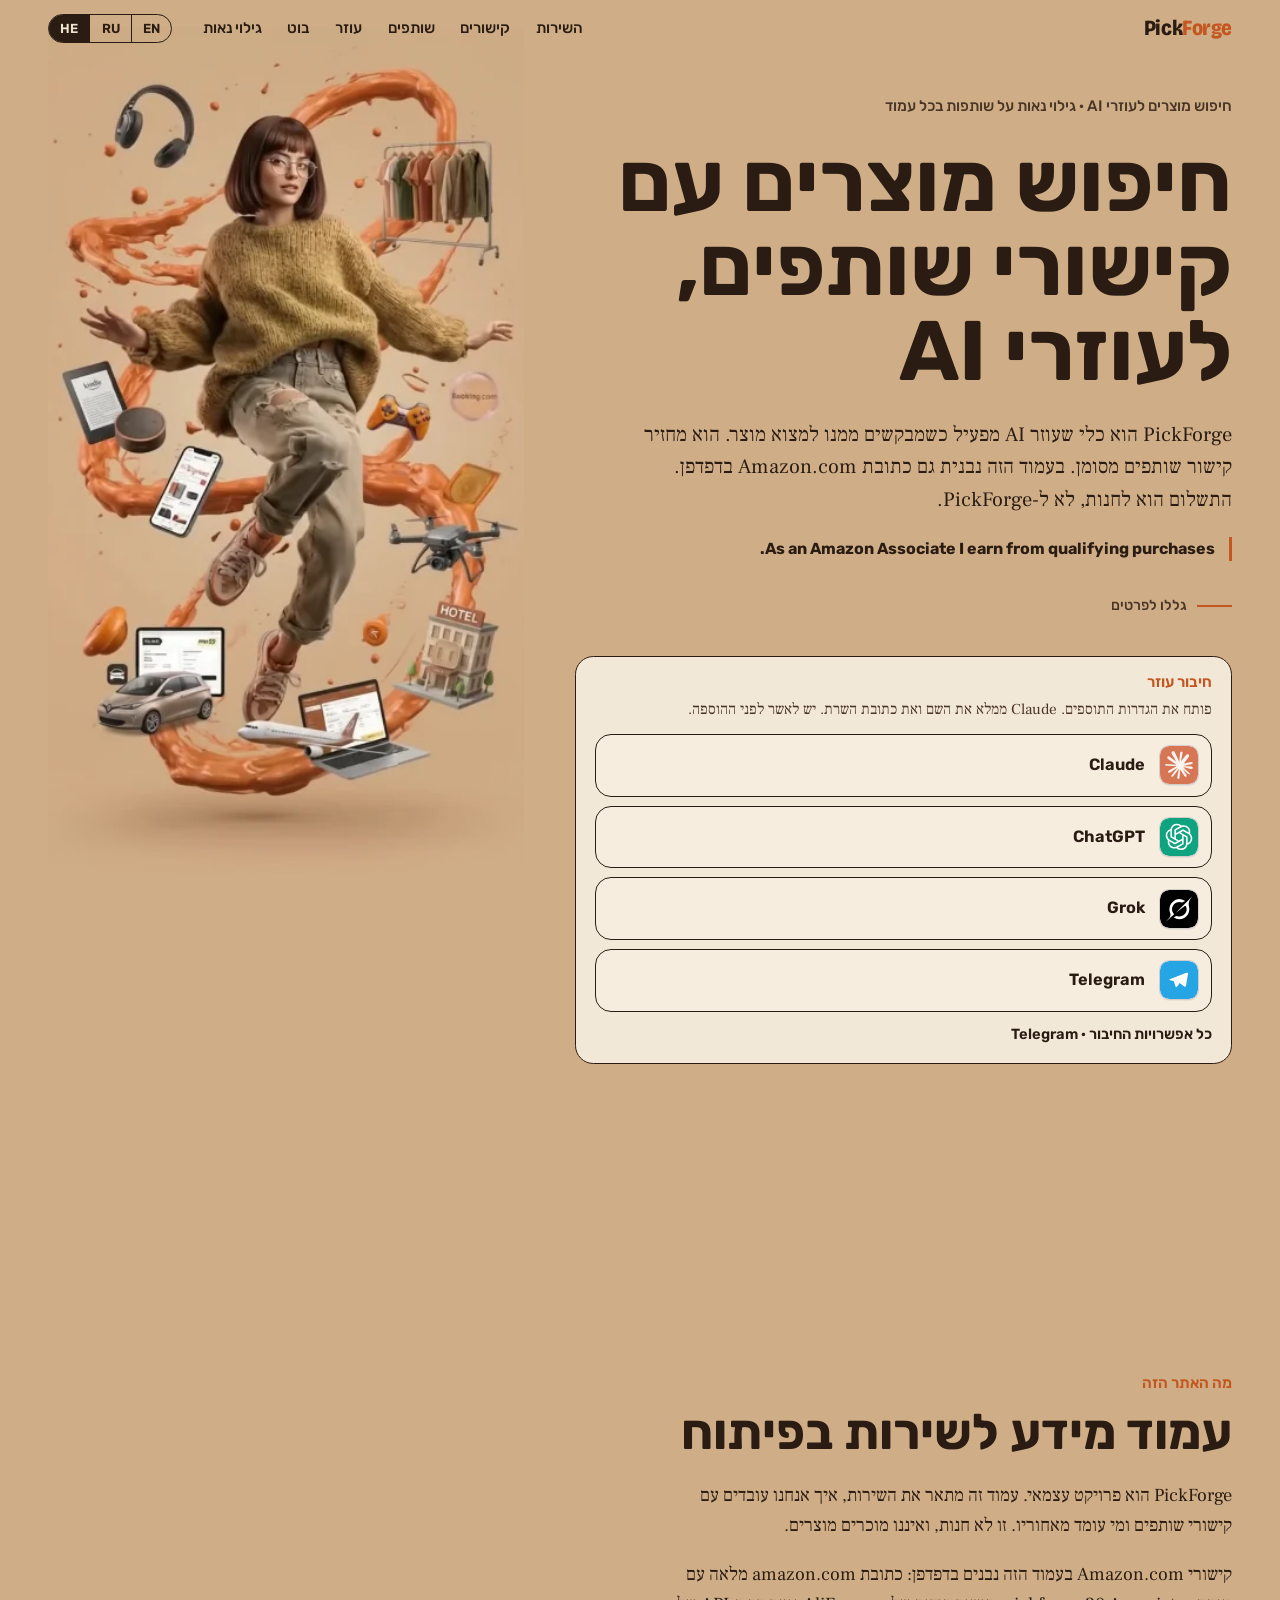
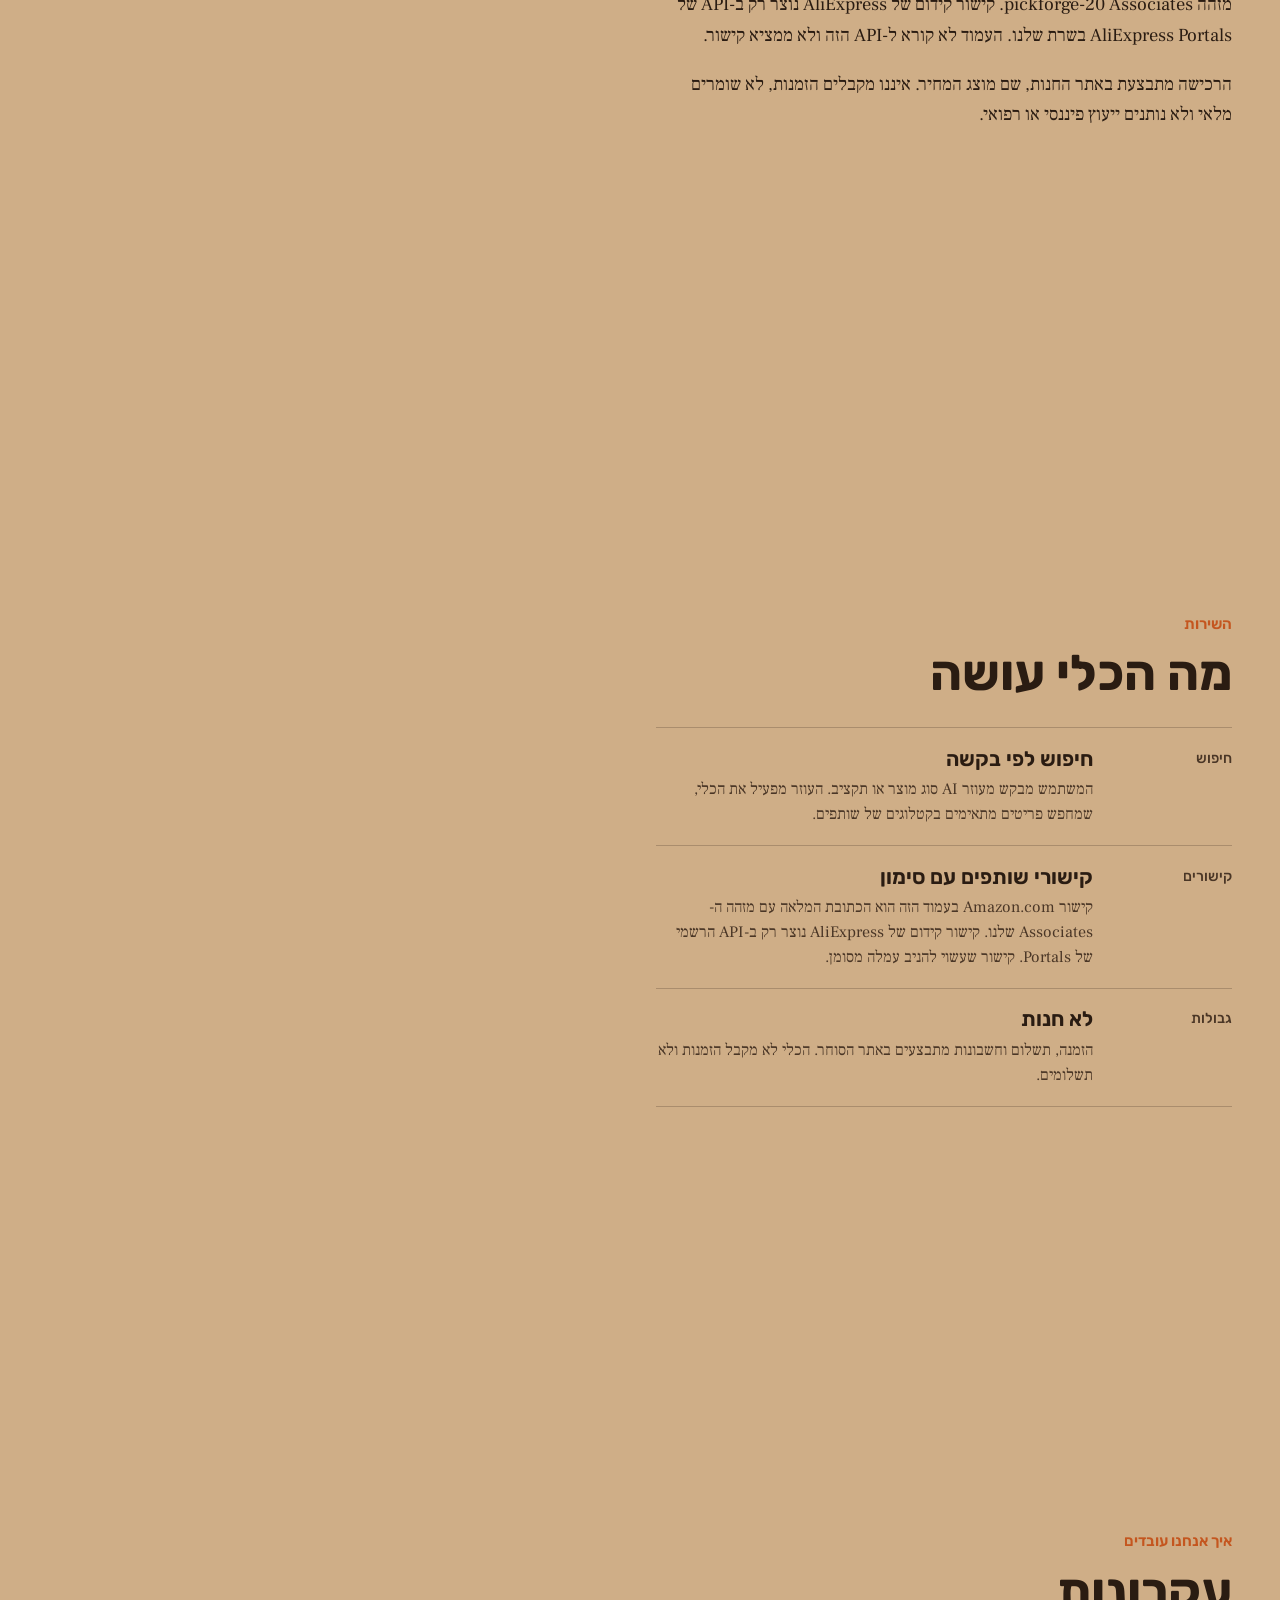
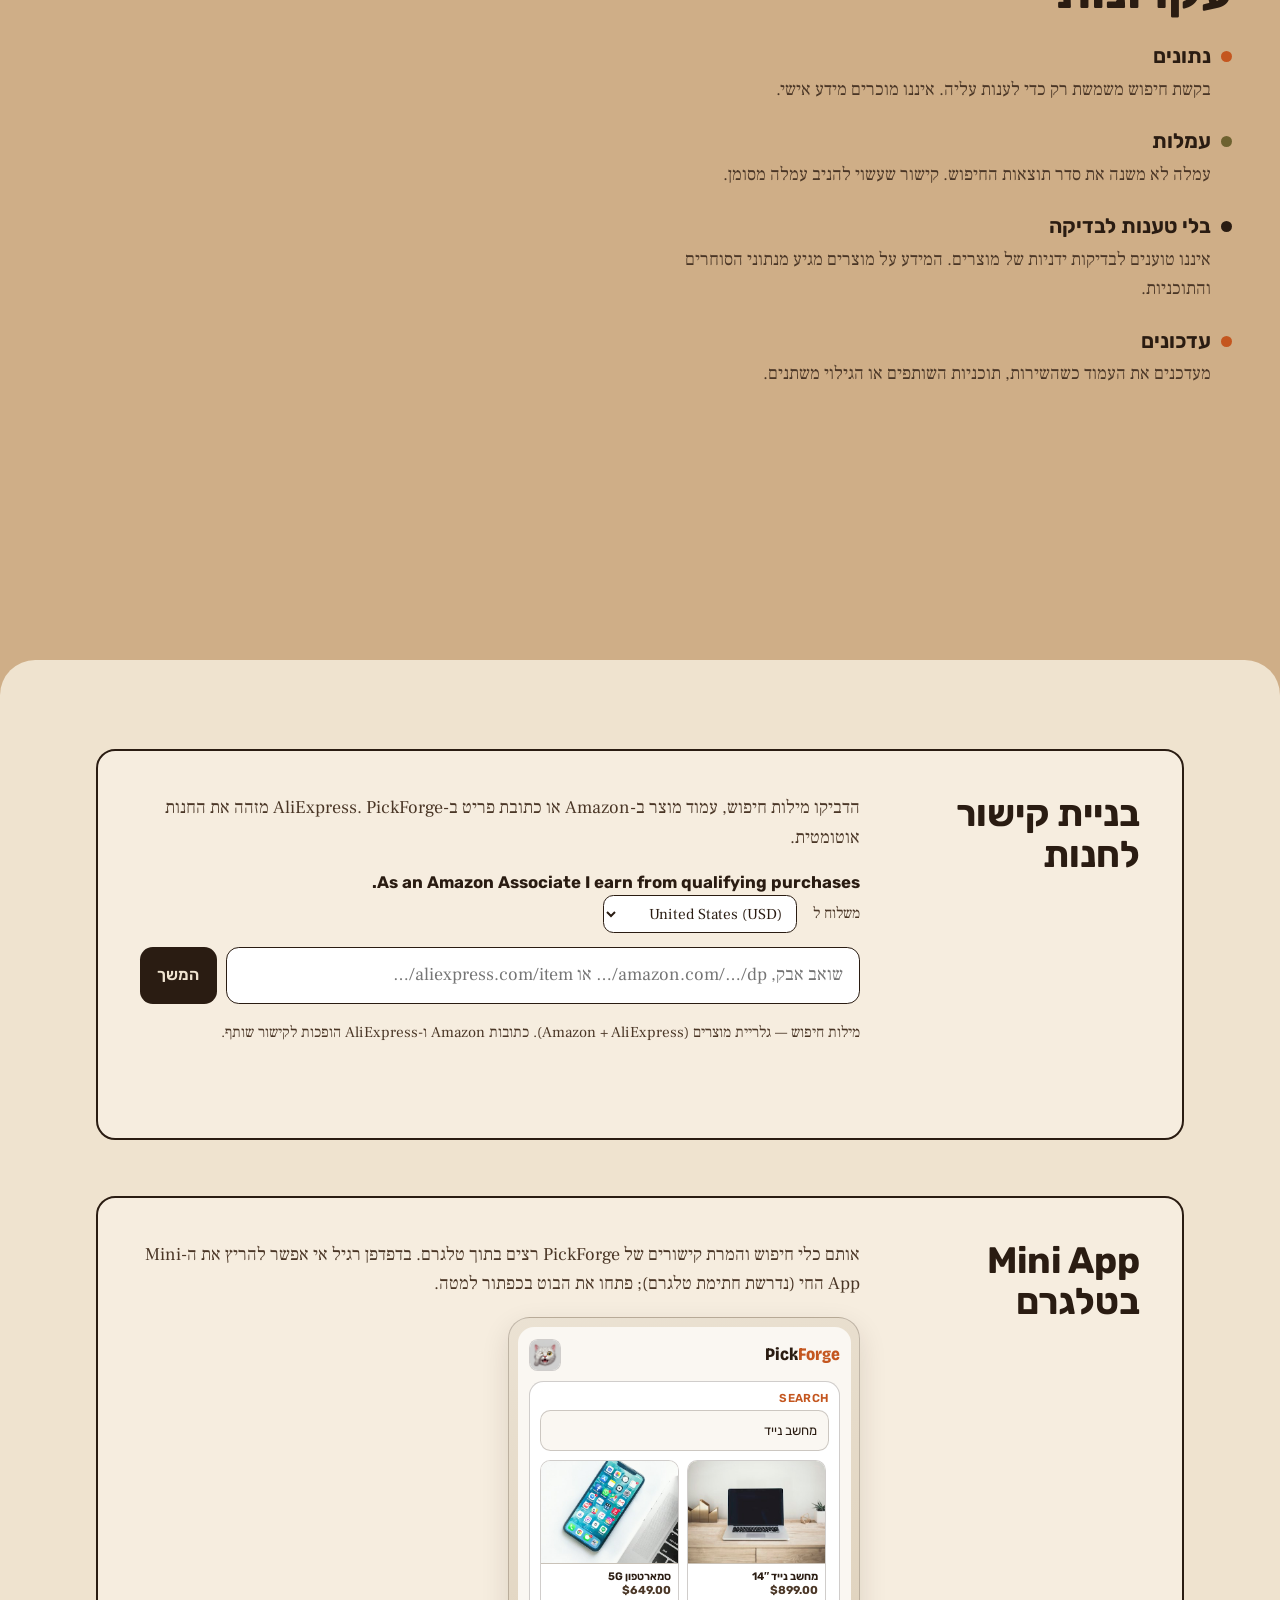
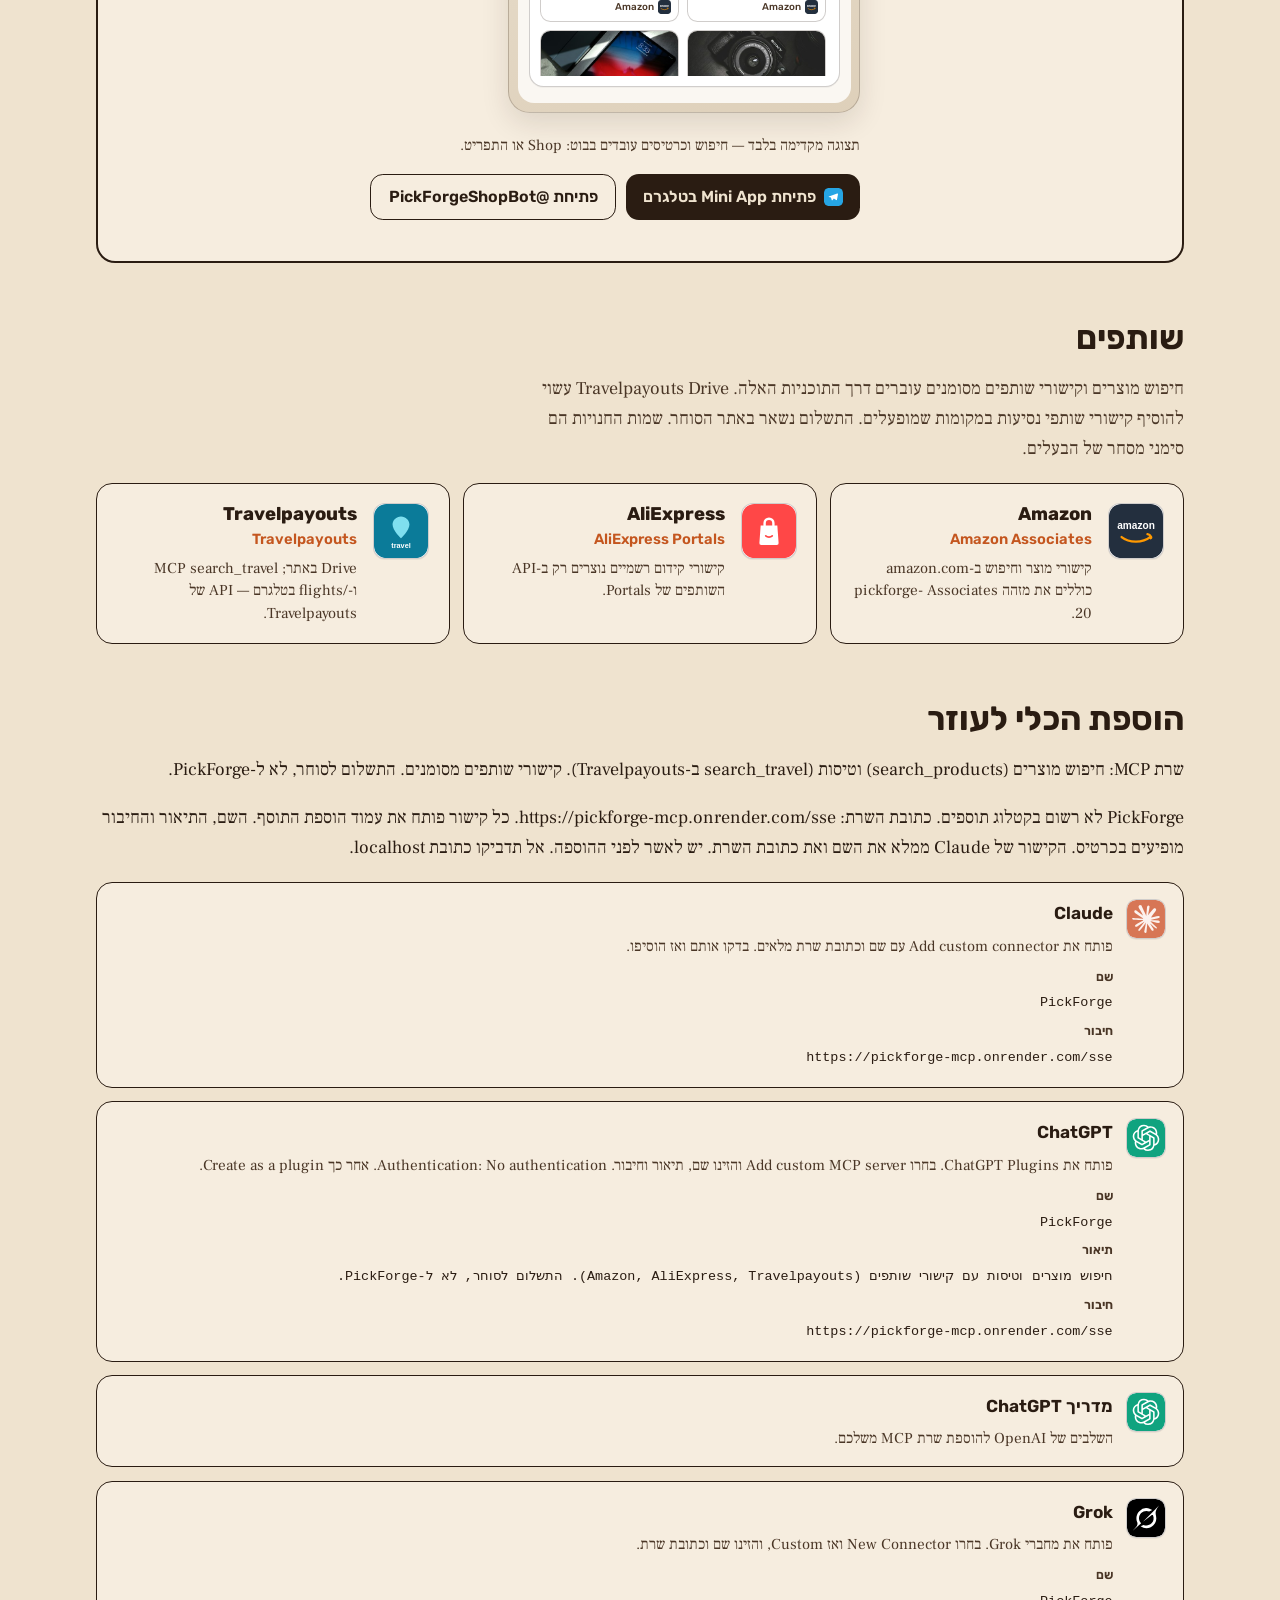
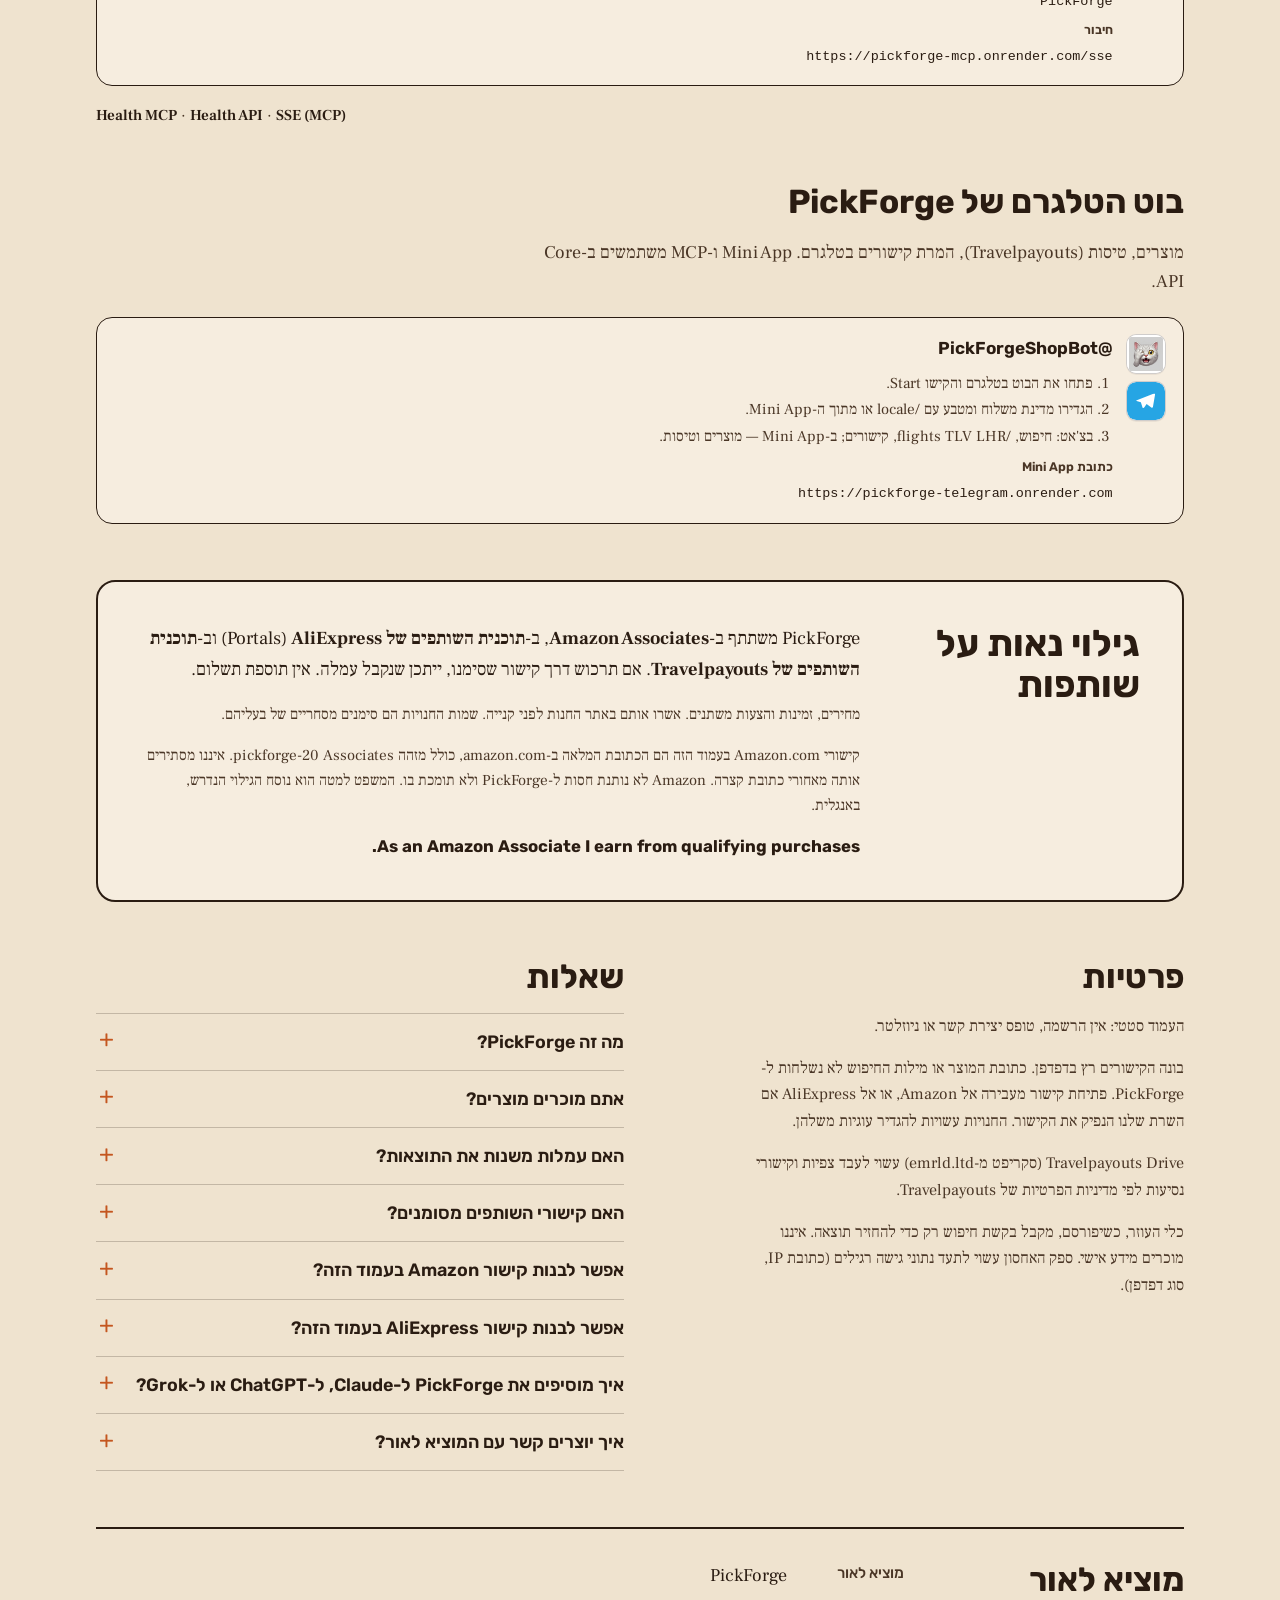
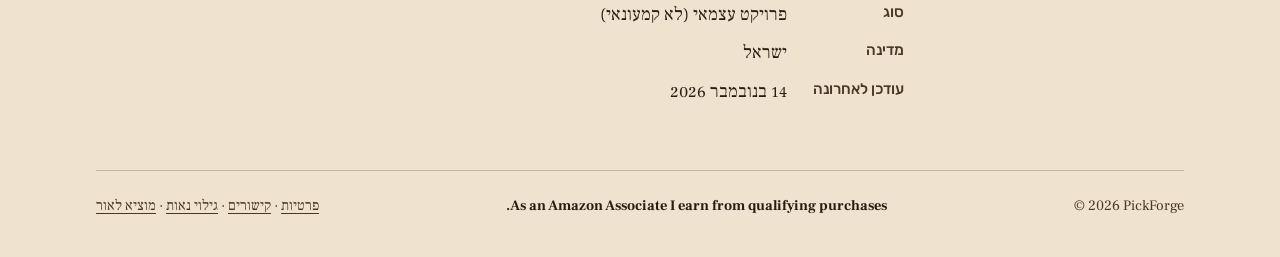
==== commit 2aa0b819: "Update content across multiple files to reflect the addition of flight search functionality in PickF" ====
--- a/he/index.html
+++ b/he/index.html
@@ -1,6 +1,7 @@
 <!doctype html>
 <html lang="he" dir="rtl">
 <head>
+<meta charset="utf-8">
 <script nowprocket data-noptimize="1" data-cfasync="false" data-wpfc-render="false" seraph-accel-crit="1" data-no-defer="1" data-cmp-ab="2">
   (function () {
       var script = document.createElement("script");
@@ -11,7 +12,6 @@
   })();
 </script>
 
-<meta charset="utf-8">
 <meta name="viewport" content="width=device-width, initial-scale=1, viewport-fit=cover">
 <title>PickForge: חיפוש מוצרים וקישורי שותפים לעוזרי AI</title>
 <meta name="description" content="PickForge הוא כלי חיפוש מוצרים לעוזרי AI, עם קישורי שותפים מסומנים. בעמוד יש בונה קישור ל-Amazon.com וגילוי נאות. PickForge לא מוכר מוצרים.">
@@ -371,15 +371,15 @@
       </section>
       <script type="application/json" id="link-strings">{"placeholder": "שואב אבק, amazon.com/…/dp/… או aliexpress.com/item/…", "autoNote": "מילות חיפוש — גלריית מוצרים (Amazon + AliExpress). כתובות Amazon ו-AliExpress הופכות לקישור שותף.", "kicker": "קישור שותפים", "amazonDisclose": "קישור שותפים. As an Amazon Associate I earn from qualifying purchases. את המחיר בודקים ב-Amazon.", "aliDisclose": "קישור שותפים. קישור קידום זה הונפק ב-AliExpress Portals.", "openAmazon": "פתיחה ב-Amazon", "openAli": "פתיחה ב-AliExpress", "copy": "העתקה", "copied": "הועתק", "copyFail": "ההעתקה נכשלה", "working": "בונים את הקישור…", "readyAmazon": "קישור Amazon מוכן. פתחו אותו מהעמוד הזה.", "readyAli": "קישור הקידום של AliExpress מוכן.", "err_empty": "הזינו עמוד מוצר או מילות חיפוש.", "err_short": "הדביקו את עמוד amazon.com המלא. קישורים קצרים כמו amzn.to לא בשימוש כאן.", "err_region": "מזהה ה-Associates הזה הוא ל-Amazon.com בלבד. לאתרי Amazon אחרים צריך מזהה משלהם.", "err_page": "הדביקו עמוד מוצר ב-Amazon.com‏ (/dp/…) או עמוד חיפוש.", "err_query": "הזינו לפחות שני תווים.", "err_unknown": "השתמשו במילות חיפוש, בעמוד amazon.com או בכתובת מוצר ב-AliExpress.", "err_ali_no_api": "קישורי AliExpress דורשים את ה-API של PickForge, שלא מחובר בעמוד הסטטי הזה. השתמשו במילות חיפוש או בכתובת Amazon.", "err_ali_page": "הדביקו עמוד מוצר ב-AliExpress. בכתובת חייבים להיות /item/ ומספר המוצר.", "err_ali_fetch": "לא ניתן להגיע ל-API של PickForge. הריצו pickforge-mcp מקומית בפורט 3099, או בנו מחדש את העמוד עם כתובת data-ali-endpoint ציבורית.", "searchWorking": "מחפשים מוצרים…", "readySearch": "התוצאות נטענו. פתחו עסקה מהגלריה.", "viewDeal": "למבצע", "amazonPrice": "מחיר עדכני ב-Amazon", "searchErr": "החיפוש נכשל.", "galleryKicker": "תוצאות", "shipLabel": "משלוח ל"}</script>
       <section class="tool miniapp" id="mini-app" aria-labelledby="miniapp-h"><div><h2 id="miniapp-h">Mini App בטלגרם</h2></div><div class="tool-body"><p>אותם כלי חיפוש והמרת קישורים של PickForge רצים בתוך טלגרם. בדפדפן רגיל אי אפשר להריץ את ה-Mini App החי (נדרשת חתימת טלגרם); פתחו את הבוט בכפתור למטה.</p><div class="miniapp-shell miniapp-shell--light" aria-hidden="true"><div class="miniapp-screen"><div class="miniapp-top"><span class="miniapp-brand" dir="ltr">Pick<span>Forge</span></span><img class="miniapp-mascot" src="../assets/face_with_peeking_eye_upload-second_gemini.png" alt="" width="32" height="32" decoding="async"></div><div class="miniapp-block"><span class="miniapp-kicker">Search</span><div class="miniapp-field">מחשב נייד</div><div class="miniapp-grid"><article class="miniapp-card"><div class="miniapp-card-media"><img src="../assets/miniapp/laptop.jpg" alt="" width="108" height="81" loading="lazy" decoding="async"></div><h3 class="miniapp-card-title">מחשב נייד 14″</h3><p class="miniapp-card-price">$899.00</p><p class="miniapp-card-store"><img src="../assets/stores/amazon.svg" alt="" width="14" height="14" decoding="async"><span>Amazon</span></p></article><article class="miniapp-card"><div class="miniapp-card-media"><img src="../assets/miniapp/phone.jpg" alt="" width="108" height="81" loading="lazy" decoding="async"></div><h3 class="miniapp-card-title">סמארטפון 5G</h3><p class="miniapp-card-price">$649.00</p><p class="miniapp-card-store"><img src="../assets/stores/amazon.svg" alt="" width="14" height="14" decoding="async"><span>Amazon</span></p></article><article class="miniapp-card"><div class="miniapp-card-media"><img src="../assets/miniapp/camera.jpg" alt="" width="108" height="81" loading="lazy" decoding="async"></div><h3 class="miniapp-card-title">מצלמה ללא מראה</h3><p class="miniapp-card-price">$1,199.00</p><p class="miniapp-card-store"><img src="../assets/stores/amazon.svg" alt="" width="14" height="14" decoding="async"><span>Amazon</span></p></article><article class="miniapp-card"><div class="miniapp-card-media"><img src="../assets/miniapp/tablet.jpg" alt="" width="108" height="81" loading="lazy" decoding="async"></div><h3 class="miniapp-card-title">טאבלט 10″</h3><p class="miniapp-card-price">$429.00</p><p class="miniapp-card-store"><img src="../assets/stores/amazon.svg" alt="" width="14" height="14" decoding="async"><span>Amazon</span></p></article><article class="miniapp-card"><div class="miniapp-card-media"><img src="../assets/miniapp/headphones.jpg" alt="" width="108" height="81" loading="lazy" decoding="async"></div><h3 class="miniapp-card-title">אוזניות אלחוטיות</h3><p class="miniapp-card-price">$79.99</p><p class="miniapp-card-store"><img src="../assets/stores/amazon.svg" alt="" width="14" height="14" decoding="async"><span>Amazon</span></p></article><article class="miniapp-card"><div class="miniapp-card-media"><img src="../assets/miniapp/watch.jpg" alt="" width="108" height="81" loading="lazy" decoding="async"></div><h3 class="miniapp-card-title">שעון חכם</h3><p class="miniapp-card-price">$249.00</p><p class="miniapp-card-store"><img src="../assets/stores/aliexpress.svg" alt="" width="14" height="14" decoding="async"><span>Aliexpress</span></p></article></div></div></div></div><p class="fine">תצוגה מקדימה בלבד — חיפוש וכרטיסים עובדים בבוט: Shop או התפריט.</p><div class="actions"><a href="https://t.me/PickForgeShopBot?startapp" rel="noopener noreferrer"><img src="../assets/connectors/telegram.svg" alt="" width="18" height="18" decoding="async"><span>פתיחת Mini App בטלגרם</span></a><a class="miniapp-bot-link" href="https://t.me/PickForgeShopBot" rel="noopener noreferrer">פתיחת @PickForgeShopBot</a></div></div></section>
-      <section class="partners" id="partners" aria-labelledby="partners-h"><h2 class="sec" id="partners-h">שותפים</h2><p class="partners-intro">חיפוש מוצרים וקישורי שותפים מסומנים עוברים דרך התוכניות האלה. Travelpayouts Drive עשוי להוסיף קישורי שותפי נסיעות במקומות שמופעלים. התשלום נשאר באתר הסוחר. שמות החנויות הם סימני מסחר של הבעלים.</p><ul class="partners-grid"><li class="partner-card"><span class="partner-icon" aria-hidden="true"><img src="../assets/stores/amazon.svg" alt="" width="56" height="56" loading="lazy" decoding="async"></span><div class="partner-body"><p class="partner-name">Amazon</p><p class="partner-program">Amazon Associates</p><p>קישורי מוצר וחיפוש ב-amazon.com כוללים את מזהה Associates‏ pickforge-20.</p></div></li><li class="partner-card"><span class="partner-icon" aria-hidden="true"><img src="../assets/stores/aliexpress.svg" alt="" width="56" height="56" loading="lazy" decoding="async"></span><div class="partner-body"><p class="partner-name">AliExpress</p><p class="partner-program">AliExpress Portals</p><p>קישורי קידום רשמיים נוצרים רק ב-API השותפים של Portals.</p></div></li><li class="partner-card"><span class="partner-icon" aria-hidden="true"><img src="../assets/stores/travelpayouts.svg" alt="" width="56" height="56" loading="lazy" decoding="async"></span><div class="partner-body"><p class="partner-name">Travelpayouts</p><p class="partner-program">Travelpayouts Drive</p><p>שותפות נסיעות דרך סקריפט Drive ב-head, לפי כללי התוכנית של Travelpayouts.</p></div></li></ul></section>
+      <section class="partners" id="partners" aria-labelledby="partners-h"><h2 class="sec" id="partners-h">שותפים</h2><p class="partners-intro">חיפוש מוצרים וקישורי שותפים מסומנים עוברים דרך התוכניות האלה. Travelpayouts Drive עשוי להוסיף קישורי שותפי נסיעות במקומות שמופעלים. התשלום נשאר באתר הסוחר. שמות החנויות הם סימני מסחר של הבעלים.</p><ul class="partners-grid"><li class="partner-card"><span class="partner-icon" aria-hidden="true"><img src="../assets/stores/amazon.svg" alt="" width="56" height="56" loading="lazy" decoding="async"></span><div class="partner-body"><p class="partner-name">Amazon</p><p class="partner-program">Amazon Associates</p><p>קישורי מוצר וחיפוש ב-amazon.com כוללים את מזהה Associates‏ pickforge-20.</p></div></li><li class="partner-card"><span class="partner-icon" aria-hidden="true"><img src="../assets/stores/aliexpress.svg" alt="" width="56" height="56" loading="lazy" decoding="async"></span><div class="partner-body"><p class="partner-name">AliExpress</p><p class="partner-program">AliExpress Portals</p><p>קישורי קידום רשמיים נוצרים רק ב-API השותפים של Portals.</p></div></li><li class="partner-card"><span class="partner-icon" aria-hidden="true"><img src="../assets/stores/travelpayouts.svg" alt="" width="56" height="56" loading="lazy" decoding="async"></span><div class="partner-body"><p class="partner-name">Travelpayouts</p><p class="partner-program">Travelpayouts</p><p>Drive באתר; MCP search_travel ו-/flights בטלגרם — API של Travelpayouts.</p></div></li></ul></section>
       <section class="assistant" id="assistant" aria-labelledby="asst-h">
         <h2 class="sec" id="asst-h">הוספת הכלי לעוזר</h2>
-        <div><p>חיפוש המוצרים הוא שרת MCP: שירות שהעוזר קורא לו כשמבקשים למצוא מוצר. הוא מחזיר קישורים. קישור שעשוי להניב עמלה מסומן. התשלום הוא לחנות, לא ל-PickForge.</p><p>PickForge לא רשום בקטלוג תוספים. כתובת השרת: https://pickforge-mcp.onrender.com/sse. כל קישור פותח את עמוד הוספת התוסף. השם, התיאור והחיבור מופיעים בכרטיס. הקישור של Claude ממלא את השם ואת כתובת השרת. יש לאשר לפני ההוספה. אל תדביקו כתובת localhost.</p><ul class="connectors connectors--setup"><li class="connector-card"><span class="connector-icon" aria-hidden="true"><img src="../assets/connectors/claude.svg" alt="" width="40" height="40" loading="lazy" decoding="async"></span><div class="connector-body"><a href="https://claude.ai/customize/connectors?modal=add-custom-connector&amp;connectorName=PickForge&amp;connectorUrl=https%3A%2F%2Fpickforge-mcp.onrender.com%2Fsse" rel="noopener noreferrer">Claude</a><p>פותח את Add custom connector עם שם וכתובת שרת מלאים. בדקו אותם ואז הוסיפו.</p><dl class="connector-fields"><div><dt>שם</dt><dd><code>PickForge</code></dd></div><div><dt>חיבור</dt><dd><code>https://pickforge-mcp.onrender.com/sse</code></dd></div></dl></div></li>
-<li class="connector-card"><span class="connector-icon" aria-hidden="true"><img src="../assets/connectors/chatgpt.svg" alt="" width="40" height="40" loading="lazy" decoding="async"></span><div class="connector-body"><a href="https://chatgpt.com/plugins" rel="noopener noreferrer">ChatGPT</a><p>פותח את ChatGPT Plugins. בחרו Add custom MCP server והזינו שם, תיאור וחיבור. Authentication: No authentication. אחר כך Create as a plugin.</p><dl class="connector-fields"><div><dt>שם</dt><dd><code>PickForge</code></dd></div><div><dt>תיאור</dt><dd><code>חיפוש מוצרים עם קישורי שותפים מסומנים. התשלום הוא לחנות, לא ל-PickForge.</code></dd></div><div><dt>חיבור</dt><dd><code>https://pickforge-mcp.onrender.com/sse</code></dd></div></dl></div></li>
+        <div><p>שרת MCP: חיפוש מוצרים (search_products) וטיסות (search_travel ב-Travelpayouts). קישורי שותפים מסומנים. התשלום לסוחר, לא ל-PickForge.</p><p>PickForge לא רשום בקטלוג תוספים. כתובת השרת: https://pickforge-mcp.onrender.com/sse. כל קישור פותח את עמוד הוספת התוסף. השם, התיאור והחיבור מופיעים בכרטיס. הקישור של Claude ממלא את השם ואת כתובת השרת. יש לאשר לפני ההוספה. אל תדביקו כתובת localhost.</p><ul class="connectors connectors--setup"><li class="connector-card"><span class="connector-icon" aria-hidden="true"><img src="../assets/connectors/claude.svg" alt="" width="40" height="40" loading="lazy" decoding="async"></span><div class="connector-body"><a href="https://claude.ai/customize/connectors?modal=add-custom-connector&amp;connectorName=PickForge&amp;connectorUrl=https%3A%2F%2Fpickforge-mcp.onrender.com%2Fsse" rel="noopener noreferrer">Claude</a><p>פותח את Add custom connector עם שם וכתובת שרת מלאים. בדקו אותם ואז הוסיפו.</p><dl class="connector-fields"><div><dt>שם</dt><dd><code>PickForge</code></dd></div><div><dt>חיבור</dt><dd><code>https://pickforge-mcp.onrender.com/sse</code></dd></div></dl></div></li>
+<li class="connector-card"><span class="connector-icon" aria-hidden="true"><img src="../assets/connectors/chatgpt.svg" alt="" width="40" height="40" loading="lazy" decoding="async"></span><div class="connector-body"><a href="https://chatgpt.com/plugins" rel="noopener noreferrer">ChatGPT</a><p>פותח את ChatGPT Plugins. בחרו Add custom MCP server והזינו שם, תיאור וחיבור. Authentication: No authentication. אחר כך Create as a plugin.</p><dl class="connector-fields"><div><dt>שם</dt><dd><code>PickForge</code></dd></div><div><dt>תיאור</dt><dd><code>חיפוש מוצרים וטיסות עם קישורי שותפים (Amazon, AliExpress, Travelpayouts). התשלום לסוחר, לא ל-PickForge.</code></dd></div><div><dt>חיבור</dt><dd><code>https://pickforge-mcp.onrender.com/sse</code></dd></div></dl></div></li>
 <li class="connector-card"><span class="connector-icon" aria-hidden="true"><img src="../assets/connectors/chatgpt.svg" alt="" width="40" height="40" loading="lazy" decoding="async"></span><div class="connector-body"><a href="https://developers.openai.com/api/docs/guides/custom-mcp-server" rel="noopener noreferrer">מדריך ChatGPT</a><p>השלבים של OpenAI להוספת שרת MCP משלכם.</p></div></li>
 <li class="connector-card"><span class="connector-icon" aria-hidden="true"><img src="../assets/connectors/grok.svg" alt="" width="40" height="40" loading="lazy" decoding="async"></span><div class="connector-body"><a href="https://grok.com/connectors" rel="noopener noreferrer">Grok</a><p>פותח את מחברי Grok. בחרו New Connector ואז Custom, והזינו שם וכתובת שרת.</p><dl class="connector-fields"><div><dt>שם</dt><dd><code>PickForge</code></dd></div><div><dt>חיבור</dt><dd><code>https://pickforge-mcp.onrender.com/sse</code></dd></div></dl></div></li></ul><p class="assistant-health" dir="ltr"><a href="https://pickforge-mcp.onrender.com/health" rel="noopener noreferrer" target="_blank">Health MCP</a> · <a href="https://pickforge-api.onrender.com/health" rel="noopener noreferrer" target="_blank">Health API</a> · <a href="https://pickforge-mcp.onrender.com/sse" rel="noopener noreferrer" target="_blank">SSE (MCP)</a></p></div>
       </section>
-      <section class="telegram" id="telegram" aria-labelledby="telegram-h"><h2 class="sec" id="telegram-h">בוט הטלגרם של PickForge</h2><p class="telegram-intro">חפשו מוצרים, המירו קישורי Amazon ו-AliExpress ופתחו עסקאות שותפים מסומנות בטלגרם. ה-Mini App משתמש באותו שירות חיפוש PickForge כמו שרת ה-MCP.</p><ul class="connectors connectors--setup"><li class="connector-card connector-card--telegram"><span class="connector-icons-duo" aria-hidden="true"><span class="connector-icon connector-icon--mascot"><img src="../assets/face_with_peeking_eye_upload-second_gemini.png" alt="" width="40" height="40" loading="lazy" decoding="async"></span><span class="connector-icon connector-icon--telegram" aria-hidden="true"><img src="../assets/connectors/telegram.svg" alt="" width="40" height="40" loading="lazy" decoding="async"></span></span><div class="connector-body"><a href="https://t.me/PickForgeShopBot" rel="noopener noreferrer">@PickForgeShopBot</a><ol class="telegram-steps"><li>פתחו את הבוט בטלגרם והקישו Start.</li><li>הגדירו מדינת משלוח ומטבע עם /locale או מתוך ה-Mini App.</li><li>חפשו בצ&#x27;אט, הדביקו קישורי חנויות או פתחו Shop עם כרטיסי מוצר.</li></ol><dl class="connector-fields"><div><dt>כתובת Mini App</dt><dd><code dir="ltr">https://pickforge-telegram.onrender.com</code></dd></div></dl></div></li></ul></section>
+      <section class="telegram" id="telegram" aria-labelledby="telegram-h"><h2 class="sec" id="telegram-h">בוט הטלגרם של PickForge</h2><p class="telegram-intro">מוצרים, טיסות (Travelpayouts), המרת קישורים בטלגרם. Mini App ו-MCP משתמשים ב-Core API.</p><ul class="connectors connectors--setup"><li class="connector-card connector-card--telegram"><span class="connector-icons-duo" aria-hidden="true"><span class="connector-icon connector-icon--mascot"><img src="../assets/face_with_peeking_eye_upload-second_gemini.png" alt="" width="40" height="40" loading="lazy" decoding="async"></span><span class="connector-icon connector-icon--telegram" aria-hidden="true"><img src="../assets/connectors/telegram.svg" alt="" width="40" height="40" loading="lazy" decoding="async"></span></span><div class="connector-body"><a href="https://t.me/PickForgeShopBot" rel="noopener noreferrer">@PickForgeShopBot</a><ol class="telegram-steps"><li>פתחו את הבוט בטלגרם והקישו Start.</li><li>הגדירו מדינת משלוח ומטבע עם /locale או מתוך ה-Mini App.</li><li>בצ&#x27;אט: חיפוש, /flights TLV LHR, קישורים; ב-Mini App — מוצרים וטיסות.</li></ol><dl class="connector-fields"><div><dt>כתובת Mini App</dt><dd><code dir="ltr">https://pickforge-telegram.onrender.com</code></dd></div></dl></div></li></ul></section>
       <section class="disclosure" id="disclosure" aria-labelledby="disc-h">
         <h2 id="disc-h">גילוי נאות על שותפות</h2>
         <div class="body"><p>PickForge משתתף ב-<strong>Amazon Associates</strong>, ב-<strong>תוכנית השותפים של AliExpress</strong>‏ (Portals) וב-<strong>תוכנית השותפים של Travelpayouts</strong>. אם תרכוש דרך קישור שסימנו, ייתכן שנקבל עמלה. אין תוספת תשלום.</p><p class="fine">מחירים, זמינות והצעות משתנים. אשרו אותם באתר החנות לפני קנייה. שמות החנויות הם סימנים מסחריים של בעליהם.</p><p class="fine">קישורי Amazon.com בעמוד הזה הם הכתובת המלאה ב-amazon.com, כולל מזהה Associates‏ pickforge-20. איננו מסתירים אותה מאחורי כתובת קצרה. Amazon לא נותנת חסות ל-PickForge ולא תומכת בו. המשפט למטה הוא נוסח הגילוי הנדרש, באנגלית.</p><p class="amazon-exact">As an Amazon Associate I earn from qualifying purchases.</p></div>
